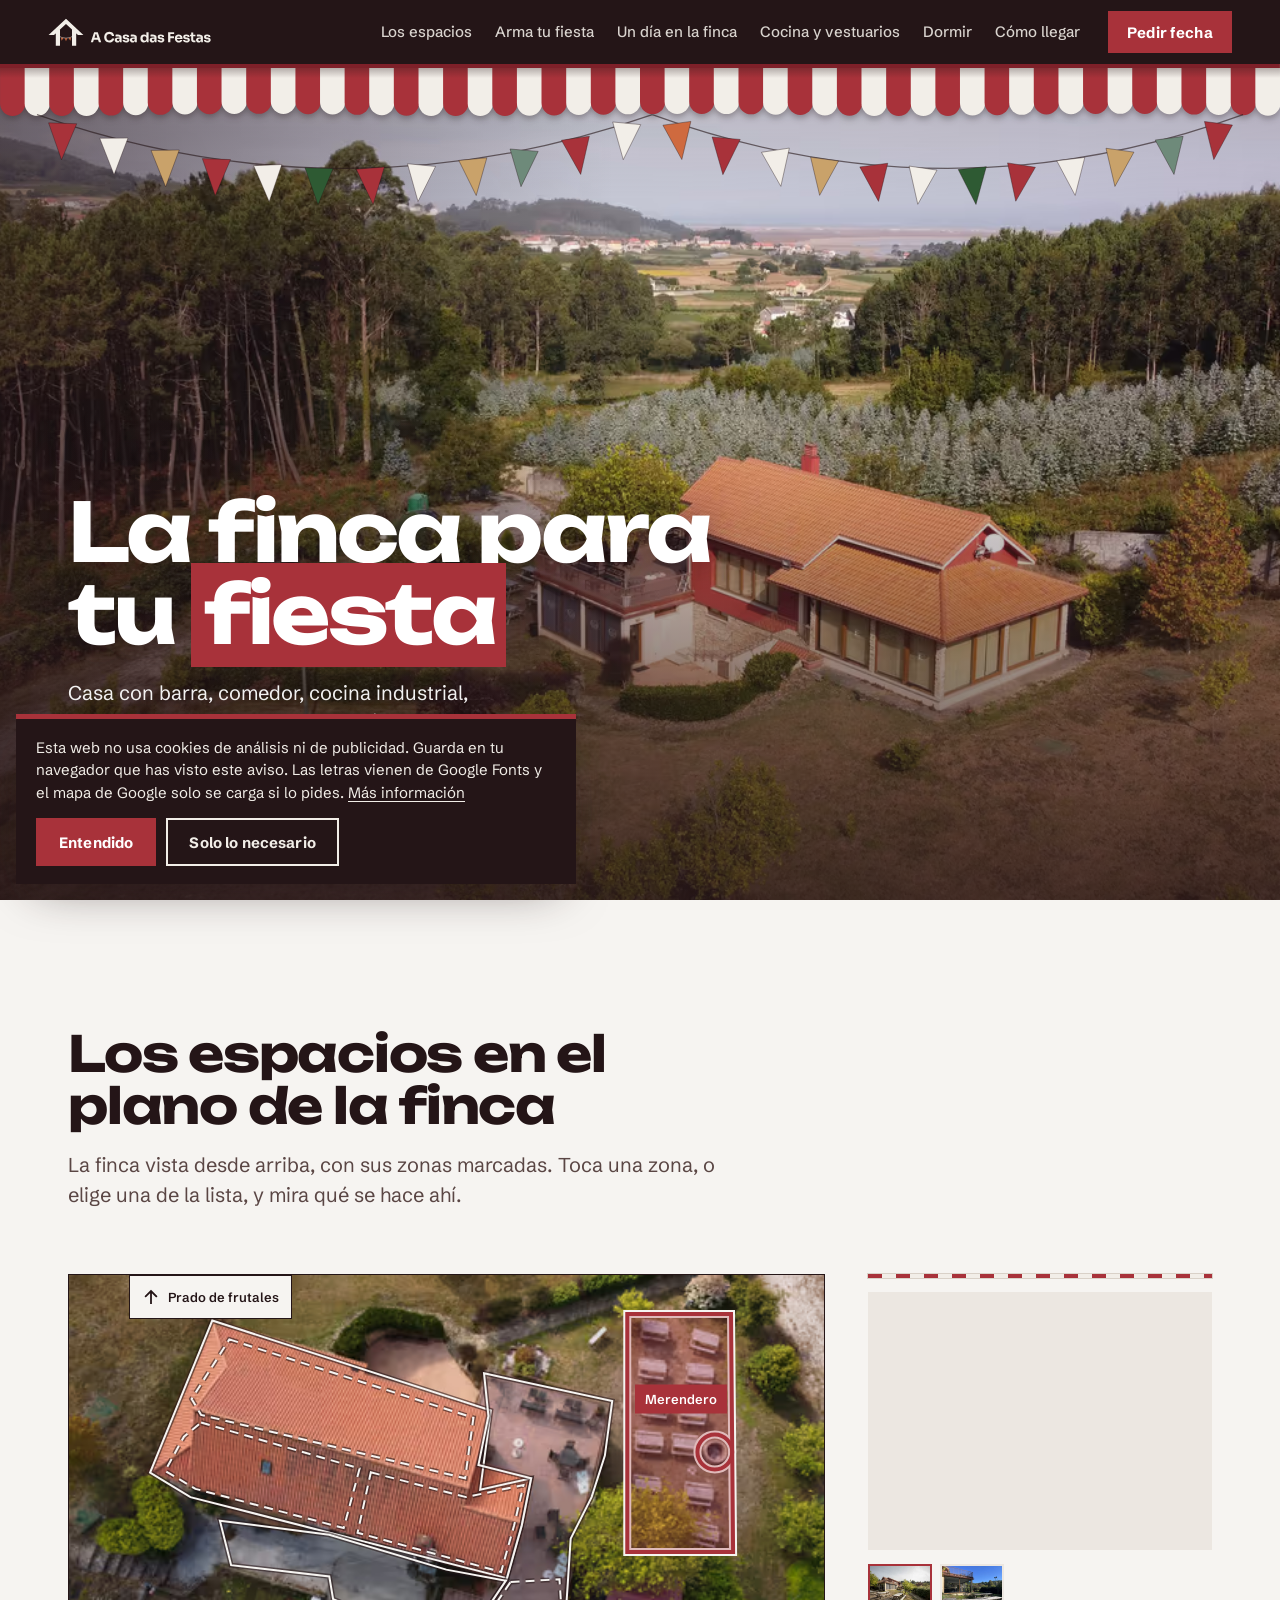
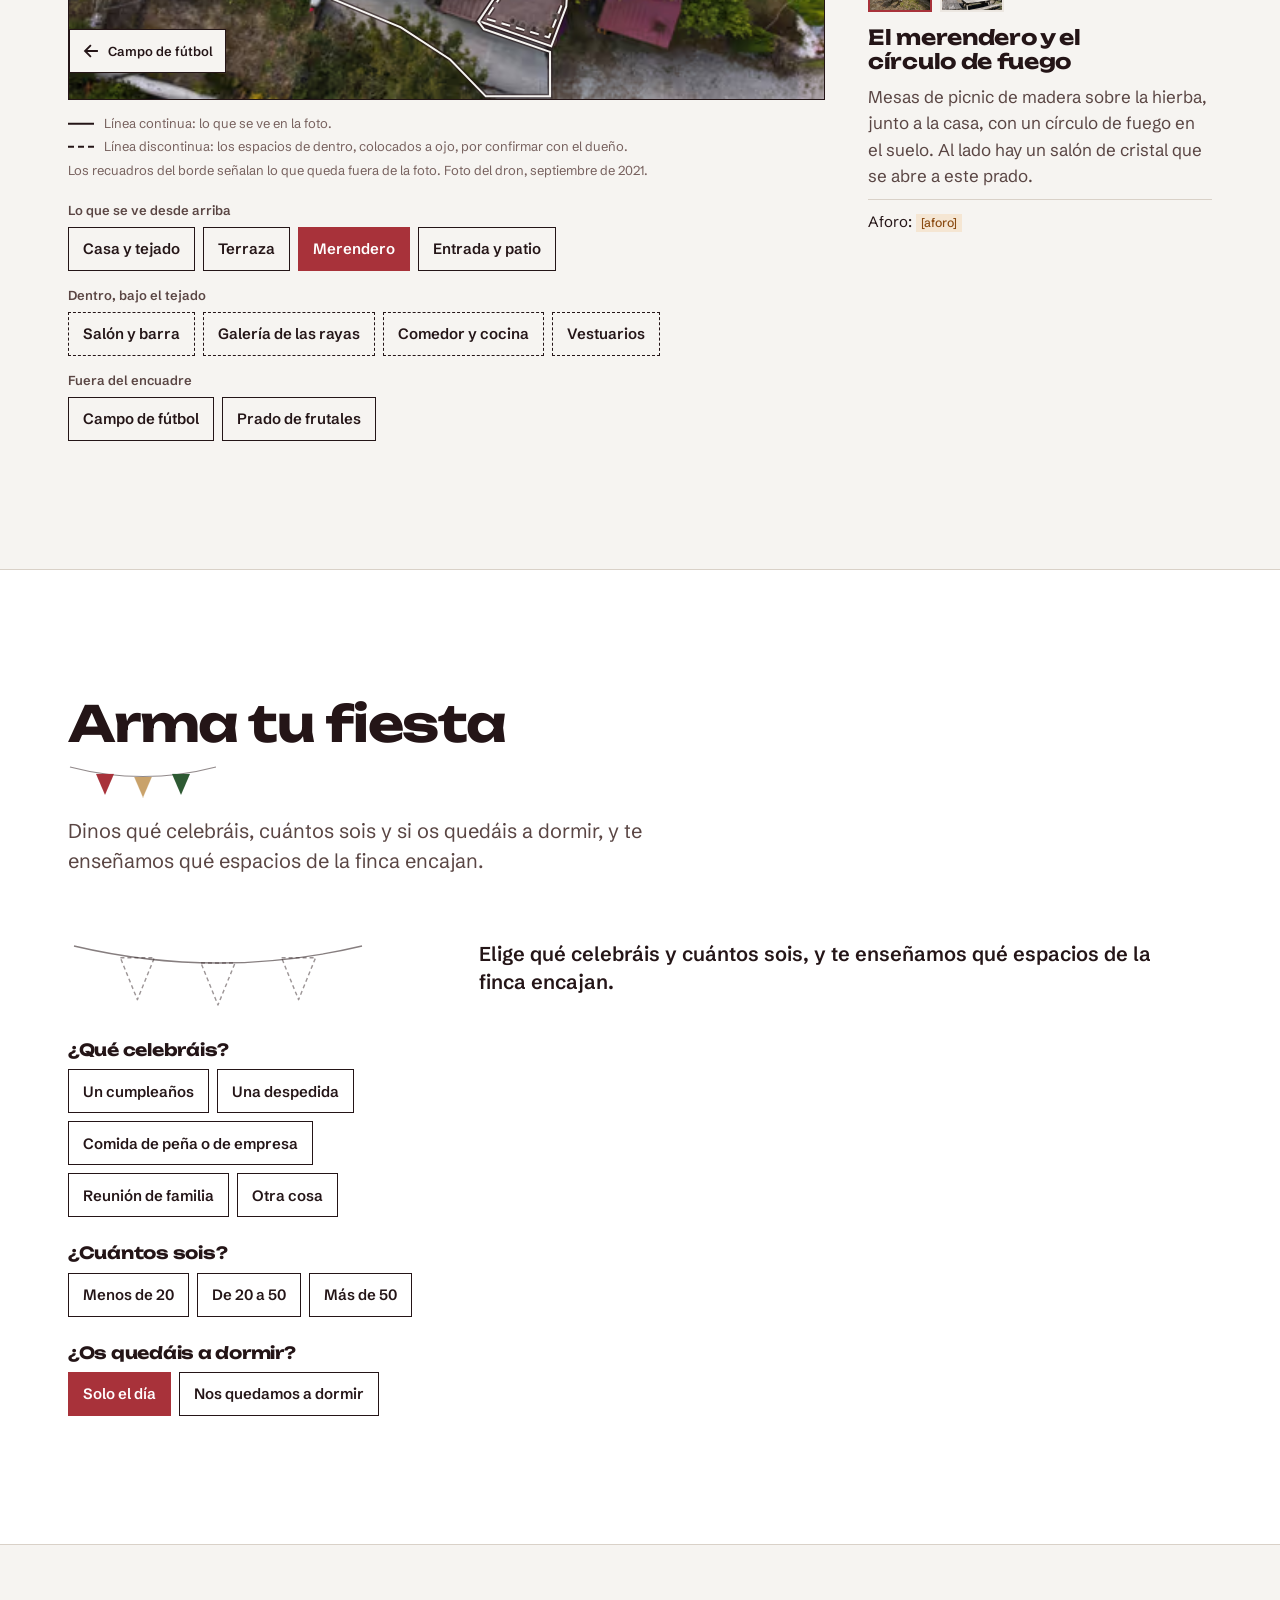
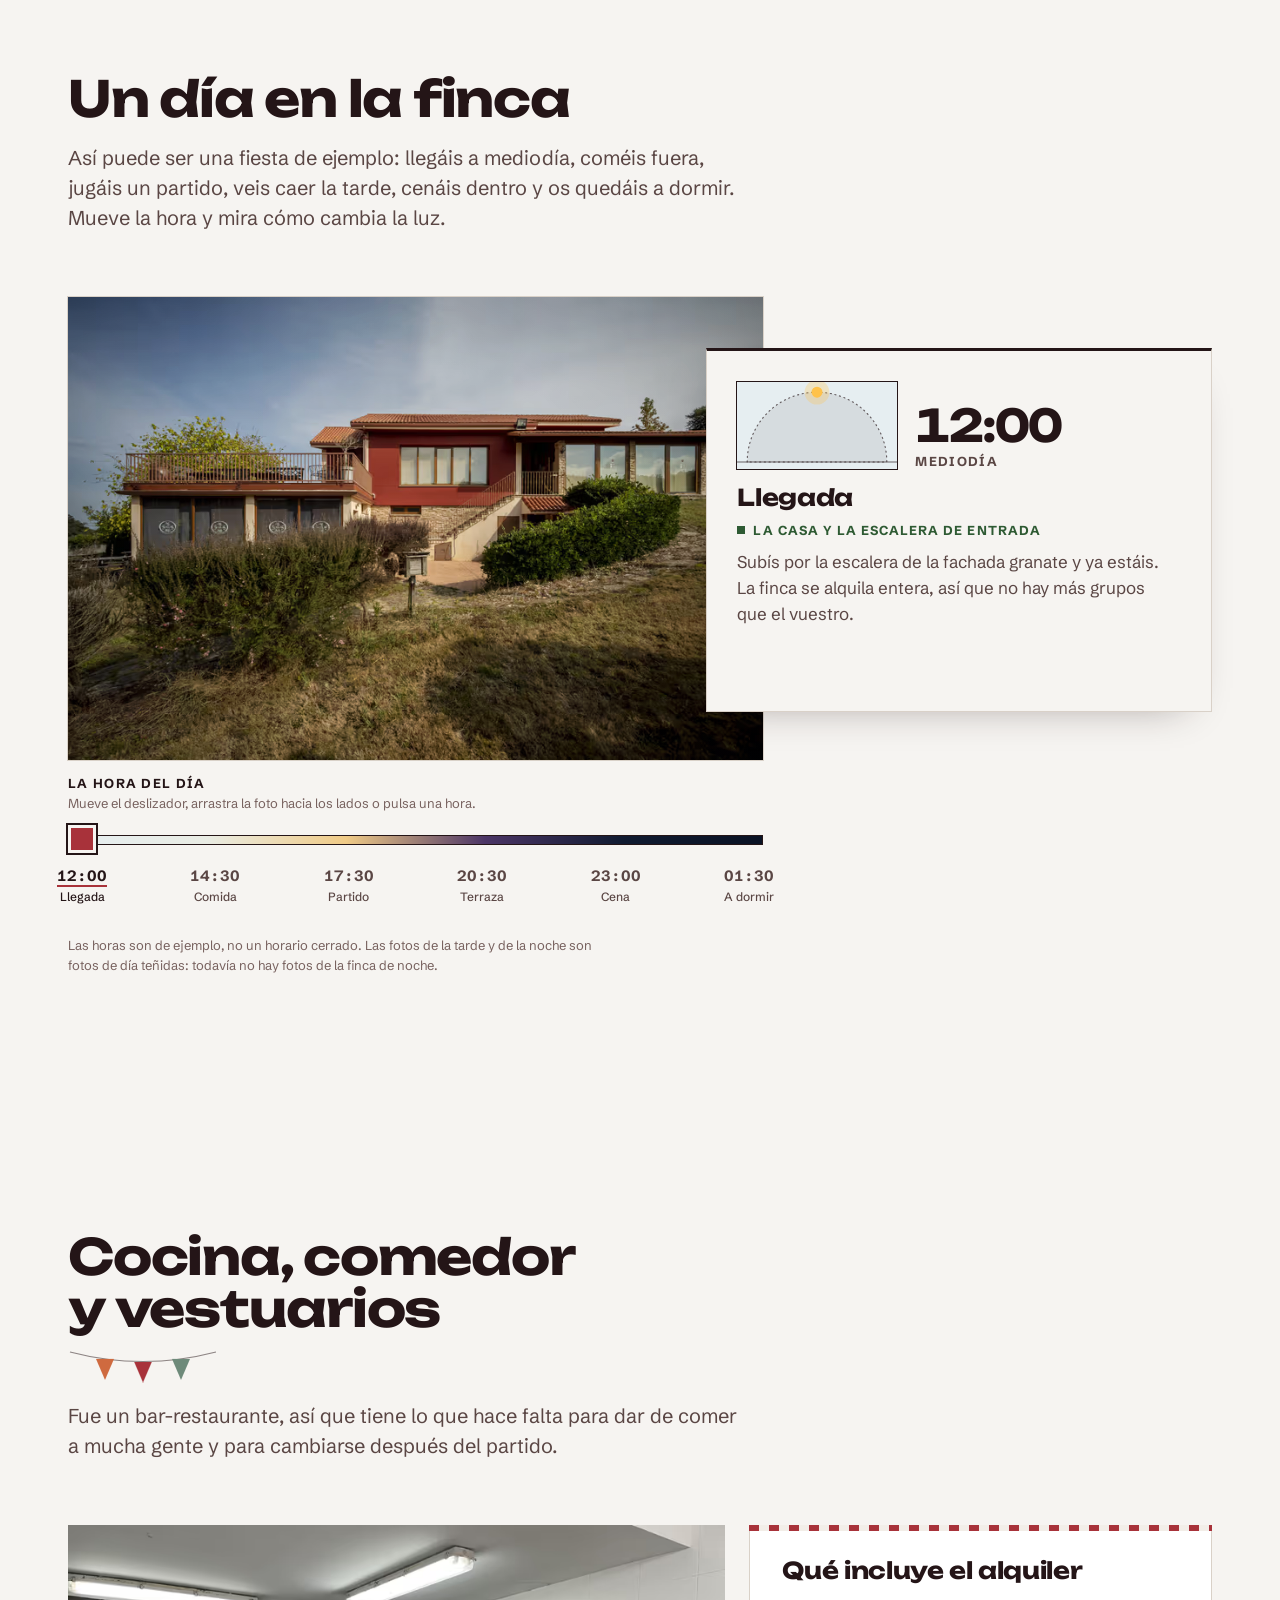
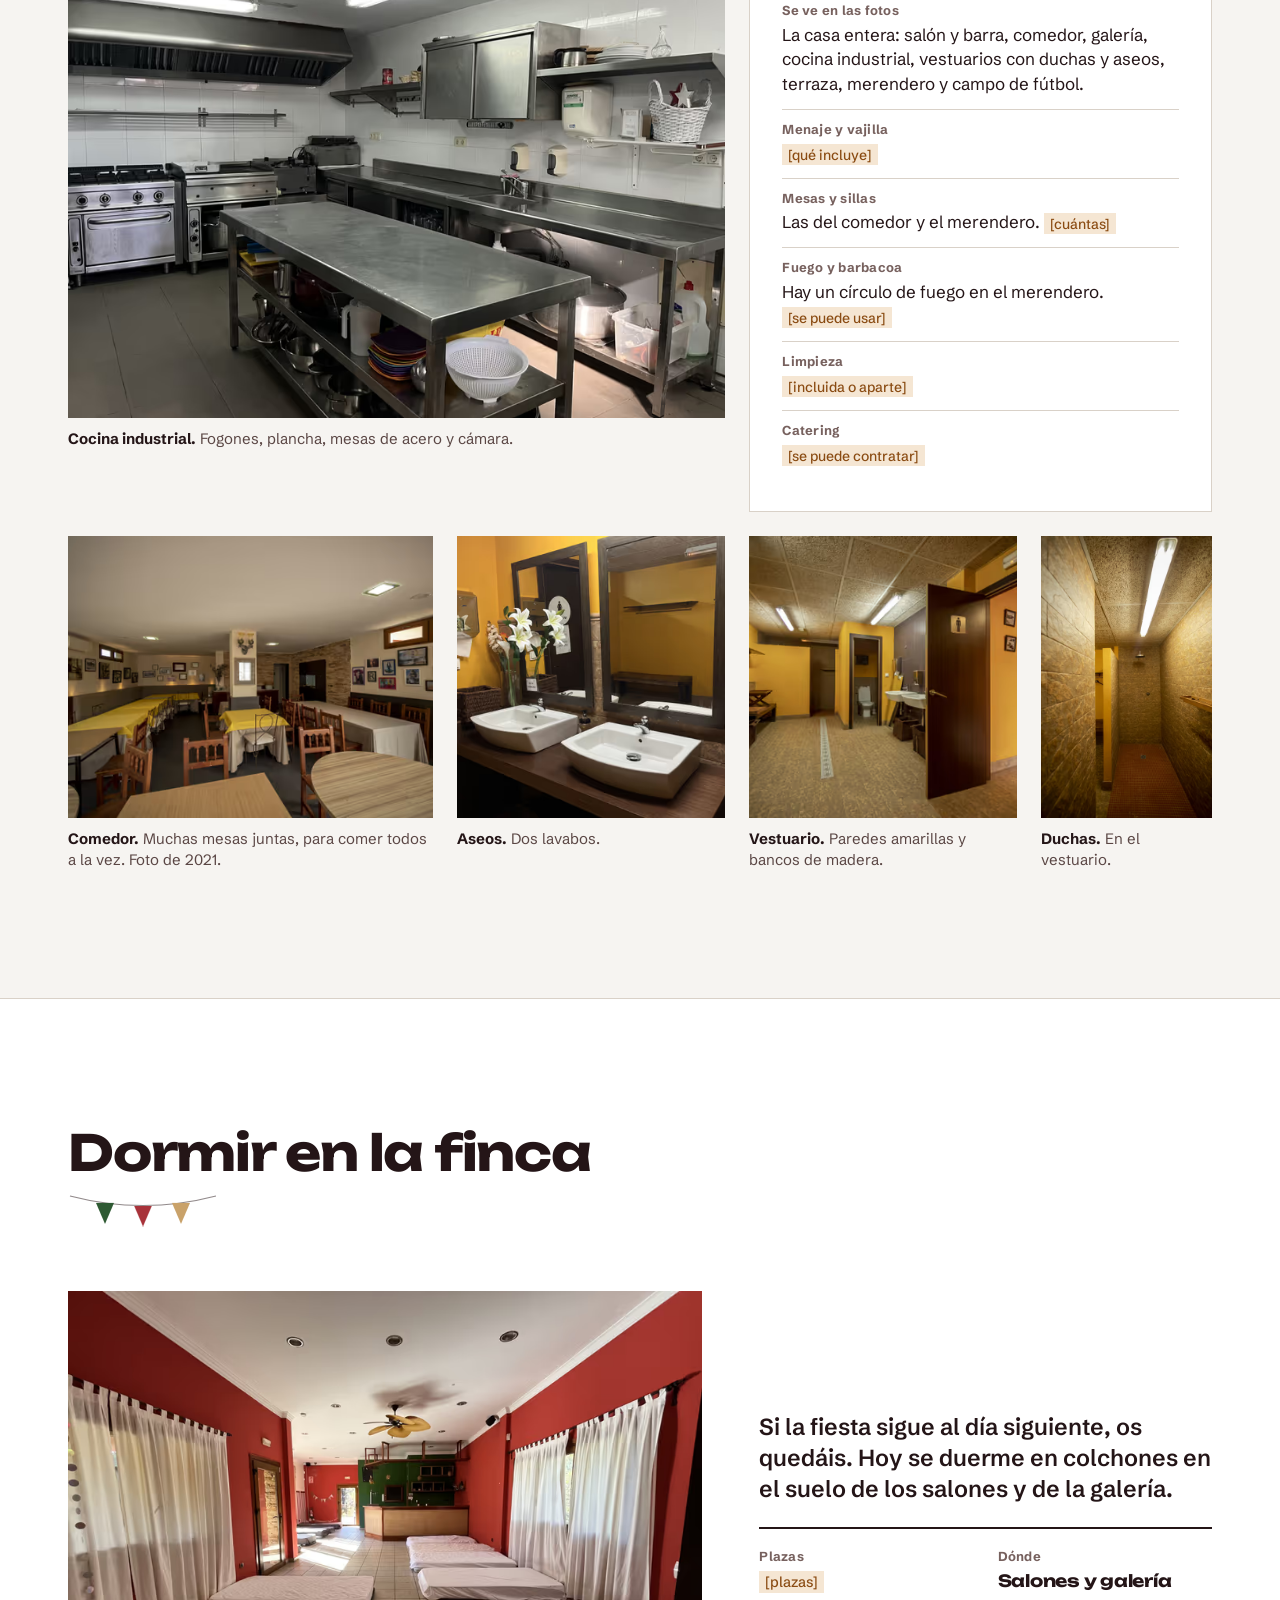
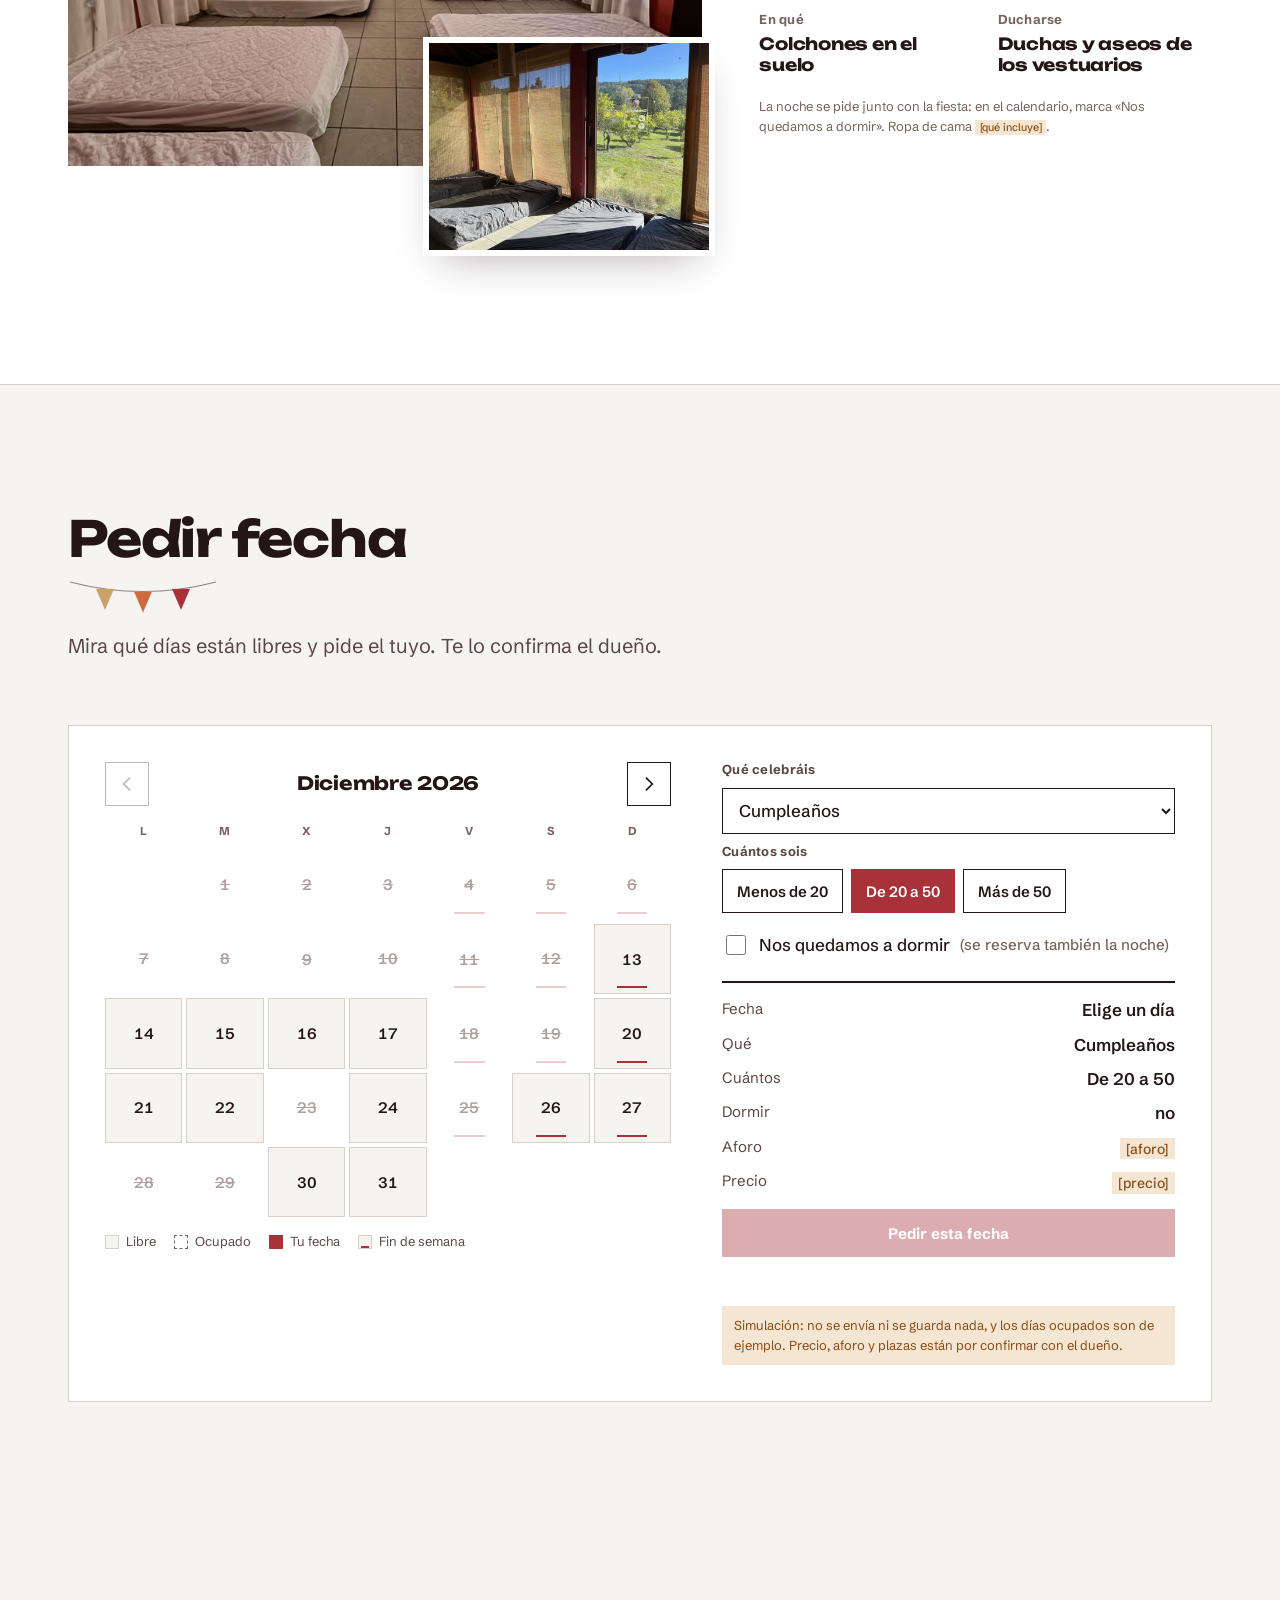
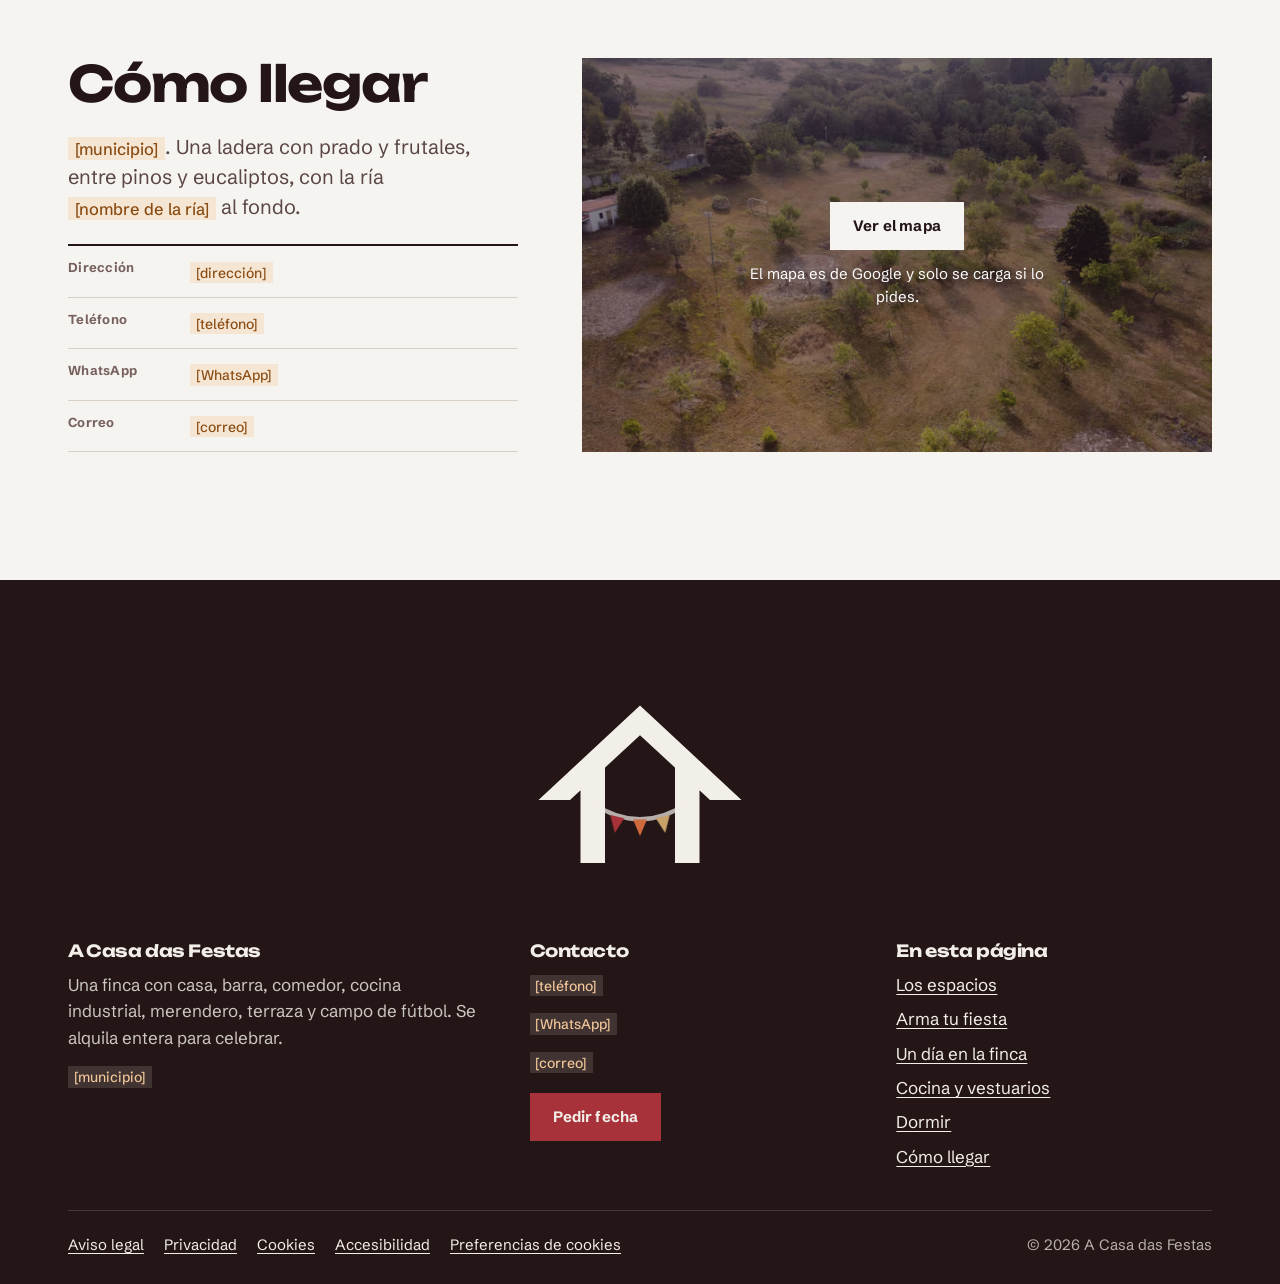
==== index.html @ 5563f31f "A Casa das Festas: web «El toldo» (B) con el plano (A) y el recorrido por horas (C) Portada con el t" ====
<!DOCTYPE html>
<html lang="es">
<head>
<meta charset="utf-8">
<meta name="viewport" content="width=device-width, initial-scale=1, viewport-fit=cover">
<meta name="robots" content="noindex, nofollow">
<title>A Casa das Festas · La finca para tu fiesta</title>
<meta name="description" content="Una finca con casa, barra, comedor, cocina industrial, merendero, terraza y campo de fútbol. Se alquila entera para cumpleaños, despedidas, comidas de peña y reuniones de familia.">
<meta name="theme-color" content="#241517">
<meta property="og:type" content="website">
<meta property="og:locale" content="es_ES">
<meta property="og:title" content="A Casa das Festas · La finca para tu fiesta">
<meta property="og:description" content="La finca entera para tu fiesta: casa con barra, comedor y cocina, merendero, terraza y campo de fútbol.">
<meta property="og:image" content="img/fotos/p01-1280.jpg">
<meta name="twitter:card" content="summary_large_image">
<script>
/* bloqueante: clases antes del primer pintado */
(function (d) {
  var h = d.documentElement;
  h.classList.add('js');
  // MANDO DE MAQUETA (no viaja al cliente): solo con ?revision
  try {
    var q = new URLSearchParams(location.search);
    if (q.has('revision')) {
      h.classList.add('revision');
      if (q.get('densidad') === 'sobria') h.classList.add('densidad-sobria');
    }
  } catch (e) {}
  // fin del MANDO DE MAQUETA
  if ('scrollRestoration' in history && !location.hash) history.scrollRestoration = 'manual';
})(document);
</script>
<link rel="preconnect" href="https://fonts.googleapis.com">
<link rel="preconnect" href="https://fonts.gstatic.com" crossorigin>
<link rel="stylesheet" href="https://fonts.googleapis.com/css2?family=Schibsted+Grotesk:wght@400..700&family=Unbounded:wght@500..800&display=swap">
<link rel="preload" as="image" type="image/avif" imagesrcset="img/fotos/p01-800.avif 800w, img/fotos/p01-1280.avif 1280w, img/fotos/p01-1920.avif 1920w, img/fotos/p01-2560.avif 2560w" imagesizes="100vw" fetchpriority="high">
<link rel="stylesheet" href="css/sistema.css">
<link rel="stylesheet" href="css/web.css">
<link rel="stylesheet" href="css/plano.css">
<link rel="stylesheet" href="css/dia.css">
<link rel="icon" href="assets/favicon.svg" type="image/svg+xml">
<link rel="apple-touch-icon" href="assets/apple-touch-icon.png">
</head>
<body>
<a class="saltar" href="#principal">Saltar al contenido</a>

<!-- SIMBOLOS:inicio (scripts/simbolos.mjs los rellena desde assets/palabra.json) -->
<svg width="0" height="0" style="position:absolute" aria-hidden="true" focusable="false">
  <defs>
    <g id="marca-claro">
      <path fill="#F2EEE8" d="M2 60L60 6L118 60H100L60 23L20 60ZM26 48L40 35.5V96H26ZM80 35.5L94 48V96H80Z"/>
      <path fill="none" stroke="#F2EEE8" stroke-opacity=".7" stroke-width="2.4" stroke-linecap="round" d="M33 62Q60 80 87 62"/>
      <path fill="#CF6A3F" d="M43 68.6L51 70.4L45.6 78.8ZM56 71.2L64 71.2L60 80.5ZM69 70.4L77 68.6L74.4 78.8Z"/>
    </g>
    <path id="palabra-1" fill="currentColor" d="M142.6 84.1 153.7 50.52H165.89L177.35 84.1H169.57L160.26 55.74L162.64 56.71H156.73L159.18 55.74L150.14 84.1ZM150.99 75.76 153.3 69.51H166.48L168.79 75.76ZM204.51 85Q199.95 85 196.69 83.4Q193.43 81.81 191.35 79.22Q189.26 76.62 188.28 73.59Q187.29 70.56 187.29 67.72V66.71Q187.29 63.57 188.3 60.52Q189.31 57.47 191.41 54.98Q193.51 52.5 196.72 51.01Q199.93 49.53 204.27 49.53Q208.85 49.53 212.33 51.22Q215.81 52.9 217.9 55.93Q219.99 58.96 220.37 62.99H212.81Q212.47 60.96 211.31 59.53Q210.15 58.1 208.35 57.33Q206.55 56.57 204.27 56.57Q202.04 56.57 200.29 57.35Q198.53 58.12 197.35 59.54Q196.16 60.95 195.54 62.91Q194.92 64.86 194.92 67.26Q194.92 69.63 195.54 71.59Q196.16 73.54 197.4 74.98Q198.63 76.42 200.41 77.19Q202.19 77.96 204.51 77.96Q208.01 77.96 210.42 76.25Q212.83 74.53 213.33 71.54H220.9Q220.48 75.23 218.42 78.29Q216.37 81.35 212.86 83.17Q209.34 85 204.51 85ZM239.55 84.1V76.67H238.34V68.57Q238.34 66.63 237.4 65.67Q236.47 64.71 234.46 64.71Q233.45 64.71 231.79 64.76Q230.14 64.8 228.38 64.88Q226.62 64.96 225.19 65.06V58.85Q226.27 58.75 227.69 58.67Q229.11 58.58 230.64 58.54Q232.16 58.5 233.47 58.5Q237.35 58.5 240 59.59Q242.65 60.67 244.02 62.91Q245.4 65.14 245.4 68.66V84.1ZM231.5 84.74Q228.81 84.74 226.76 83.78Q224.71 82.82 223.56 81.01Q222.41 79.2 222.41 76.67Q222.41 73.88 223.84 72.11Q225.27 70.35 227.84 69.5Q230.4 68.66 233.78 68.66H239.14V72.73H233.74Q231.79 72.73 230.75 73.69Q229.7 74.65 229.7 76.22Q229.7 77.76 230.75 78.71Q231.79 79.66 233.74 79.66Q234.95 79.66 235.95 79.22Q236.94 78.79 237.59 77.72Q238.24 76.66 238.34 74.78L240.08 76.6Q239.85 79.22 238.82 81.03Q237.78 82.83 235.97 83.79Q234.15 84.74 231.5 84.74ZM260.06 84.91Q254.71 84.91 251.67 82.68Q248.63 80.45 248.43 76.45H254.99Q255.15 77.67 256.42 78.61Q257.69 79.55 260.2 79.55Q262.14 79.55 263.41 78.89Q264.68 78.23 264.68 76.98Q264.68 75.88 263.7 75.2Q262.73 74.52 260.25 74.28L258.28 74.07Q253.75 73.6 251.47 71.55Q249.19 69.49 249.19 66.26Q249.19 63.57 250.53 61.79Q251.86 60.01 254.22 59.09Q256.57 58.18 259.61 58.18Q264.48 58.18 267.47 60.31Q270.45 62.45 270.62 66.49H264.06Q263.91 65.26 262.79 64.4Q261.67 63.54 259.54 63.54Q257.83 63.54 256.82 64.18Q255.82 64.83 255.82 65.92Q255.82 66.99 256.69 67.54Q257.56 68.09 259.52 68.32L261.5 68.53Q266.14 69.01 268.72 71.09Q271.31 73.17 271.31 76.64Q271.31 79.18 269.93 81.04Q268.55 82.89 266.02 83.9Q263.5 84.91 260.06 84.91ZM290.15 84.1V76.67H288.94V68.57Q288.94 66.63 288 65.67Q287.07 64.71 285.06 64.71Q284.05 64.71 282.39 64.76Q280.74 64.8 278.98 64.88Q277.22 64.96 275.79 65.06V58.85Q276.87 58.75 278.29 58.67Q279.71 58.58 281.24 58.54Q282.76 58.5 284.07 58.5Q287.95 58.5 290.6 59.59Q293.25 60.67 294.62 62.91Q296 65.14 296 68.66V84.1ZM282.1 84.74Q279.41 84.74 277.36 83.78Q275.31 82.82 274.16 81.01Q273.01 79.2 273.01 76.67Q273.01 73.88 274.44 72.11Q275.87 70.35 278.44 69.5Q281 68.66 284.38 68.66H289.74V72.73H284.34Q282.39 72.73 281.35 73.69Q280.3 74.65 280.3 76.22Q280.3 77.76 281.35 78.71Q282.39 79.66 284.34 79.66Q285.55 79.66 286.55 79.22Q287.54 78.79 288.19 77.72Q288.84 76.66 288.94 74.78L290.68 76.6Q290.45 79.22 289.42 81.03Q288.38 82.83 286.57 83.79Q284.75 84.74 282.1 84.74ZM320 84.93Q317.34 84.93 315.15 83.96Q312.96 83 311.36 81.27Q309.76 79.53 308.9 77.2Q308.04 74.87 308.04 72.13V71.09Q308.04 68.37 308.86 66.02Q309.68 63.66 311.22 61.9Q312.75 60.13 314.92 59.14Q317.09 58.16 319.76 58.16Q322.77 58.16 324.98 59.47Q327.2 60.78 328.44 63.33Q329.69 65.88 329.81 69.63L327.9 67.83V50.52H335.28V84.1H329.44V73.65H330.45Q330.34 77.25 328.98 79.78Q327.62 82.31 325.32 83.62Q323.02 84.93 320 84.93ZM321.84 78.79Q323.54 78.79 324.95 78.02Q326.36 77.25 327.22 75.77Q328.08 74.29 328.08 72.23V70.53Q328.08 68.52 327.2 67.14Q326.31 65.77 324.9 65.03Q323.48 64.3 321.83 64.3Q319.97 64.3 318.52 65.22Q317.08 66.15 316.25 67.79Q315.42 69.43 315.42 71.61Q315.42 73.8 316.25 75.41Q317.09 77.02 318.54 77.9Q320 78.79 321.84 78.79ZM356.03 84.1V76.67H354.81V68.57Q354.81 66.63 353.88 65.67Q352.94 64.71 350.93 64.71Q349.92 64.71 348.26 64.76Q346.61 64.8 344.85 64.88Q343.09 64.96 341.66 65.06V58.85Q342.74 58.75 344.16 58.67Q345.58 58.58 347.11 58.54Q348.63 58.5 349.94 58.5Q353.82 58.5 356.47 59.59Q359.12 60.67 360.49 62.91Q361.87 65.14 361.87 68.66V84.1ZM347.98 84.74Q345.29 84.74 343.23 83.78Q341.18 82.82 340.03 81.01Q338.88 79.2 338.88 76.67Q338.88 73.88 340.31 72.11Q341.74 70.35 344.31 69.5Q346.87 68.66 350.25 68.66H355.61V72.73H350.21Q348.26 72.73 347.22 73.69Q346.17 74.65 346.17 76.22Q346.17 77.76 347.22 78.71Q348.26 79.66 350.21 79.66Q351.43 79.66 352.42 79.22Q353.42 78.79 354.07 77.72Q354.72 76.66 354.81 74.78L356.56 76.6Q356.33 79.22 355.29 81.03Q354.26 82.83 352.44 83.79Q350.62 84.74 347.98 84.74ZM376.53 84.91Q371.18 84.91 368.14 82.68Q365.1 80.45 364.9 76.45H371.46Q371.62 77.67 372.89 78.61Q374.16 79.55 376.67 79.55Q378.61 79.55 379.88 78.89Q381.15 78.23 381.15 76.98Q381.15 75.88 380.18 75.2Q379.2 74.52 376.73 74.28L374.75 74.07Q370.22 73.6 367.94 71.55Q365.66 69.49 365.66 66.26Q365.66 63.57 367 61.79Q368.33 60.01 370.69 59.09Q373.05 58.18 376.08 58.18Q380.95 58.18 383.94 60.31Q386.93 62.45 387.09 66.49H380.53Q380.38 65.26 379.26 64.4Q378.14 63.54 376.01 63.54Q374.3 63.54 373.29 64.18Q372.29 64.83 372.29 65.92Q372.29 66.99 373.16 67.54Q374.04 68.09 375.99 68.32L377.97 68.53Q382.61 69.01 385.2 71.09Q387.78 73.17 387.78 76.64Q387.78 79.18 386.4 81.04Q385.02 82.89 382.49 83.9Q379.97 84.91 376.53 84.91ZM400.34 84.1V50.52H407.88V84.1ZM406.96 70.6V64.34L419.91 64.33V70.59ZM406.96 56.78V50.52H420.48V56.78ZM436.05 85Q432.83 85 430.39 83.89Q427.94 82.79 426.29 80.92Q424.65 79.05 423.8 76.73Q422.94 74.41 422.94 71.96V71.06Q422.94 68.53 423.8 66.19Q424.65 63.85 426.27 62.01Q427.9 60.18 430.3 59.1Q432.7 58.02 435.78 58.02Q439.85 58.02 442.64 59.83Q445.43 61.64 446.88 64.58Q448.34 67.52 448.34 70.94V73.44H426.05V69.23H443.91L441.48 71.2Q441.48 68.92 440.84 67.32Q440.21 65.72 438.95 64.87Q437.69 64.02 435.78 64.02Q433.88 64.02 432.54 64.89Q431.19 65.76 430.49 67.43Q429.8 69.1 429.8 71.54Q429.8 73.78 430.46 75.46Q431.12 77.14 432.5 78.07Q433.88 78.99 436.05 78.99Q438.09 78.99 439.39 78.22Q440.69 77.45 441.13 76.27H447.89Q447.35 78.83 445.74 80.81Q444.14 82.79 441.68 83.89Q439.23 85 436.05 85ZM461.63 84.91Q456.28 84.91 453.24 82.68Q450.2 80.45 450 76.45H456.56Q456.72 77.67 457.99 78.61Q459.26 79.55 461.77 79.55Q463.71 79.55 464.98 78.89Q466.25 78.23 466.25 76.98Q466.25 75.88 465.28 75.2Q464.3 74.52 461.83 74.28L459.85 74.07Q455.32 73.6 453.04 71.55Q450.76 69.49 450.76 66.26Q450.76 63.57 452.1 61.79Q453.43 60.01 455.79 59.09Q458.15 58.18 461.18 58.18Q466.05 58.18 469.04 60.31Q472.03 62.45 472.19 66.49H465.63Q465.48 65.26 464.36 64.4Q463.24 63.54 461.11 63.54Q459.4 63.54 458.39 64.18Q457.39 64.83 457.39 65.92Q457.39 66.99 458.26 67.54Q459.14 68.09 461.09 68.32L463.07 68.53Q467.71 69.01 470.3 71.09Q472.88 73.17 472.88 76.64Q472.88 79.18 471.5 81.04Q470.12 82.89 467.59 83.9Q465.07 84.91 461.63 84.91ZM487.95 84.44Q484.16 84.44 481.81 83.49Q479.47 82.54 478.37 80.3Q477.27 78.06 477.27 74.24L477.31 52.08H484.16L484.12 74.55Q484.12 76.33 485.07 77.27Q486.01 78.21 487.78 78.21H491.49V84.44ZM473.45 64.3V58.91H491.49V64.3ZM510.54 84.1V76.67H509.32V68.57Q509.32 66.63 508.39 65.67Q507.46 64.71 505.45 64.71Q504.43 64.71 502.78 64.76Q501.12 64.8 499.36 64.88Q497.6 64.96 496.18 65.06V58.85Q497.26 58.75 498.68 58.67Q500.1 58.58 501.62 58.54Q503.15 58.5 504.46 58.5Q508.33 58.5 510.98 59.59Q513.63 60.67 515.01 62.91Q516.38 65.14 516.38 68.66V84.1ZM502.49 84.74Q499.8 84.74 497.75 83.78Q495.69 82.82 494.54 81.01Q493.39 79.2 493.39 76.67Q493.39 73.88 494.83 72.11Q496.26 70.35 498.82 69.5Q501.39 68.66 504.77 68.66H510.13V72.73H504.72Q502.78 72.73 501.73 73.69Q500.69 74.65 500.69 76.22Q500.69 77.76 501.73 78.71Q502.78 79.66 504.72 79.66Q505.94 79.66 506.94 79.22Q507.93 78.79 508.58 77.72Q509.23 76.66 509.32 74.78L511.07 76.6Q510.84 79.22 509.8 81.03Q508.77 82.83 506.95 83.79Q505.14 84.74 502.49 84.74ZM531.05 84.91Q525.7 84.91 522.66 82.68Q519.61 80.45 519.42 76.45H525.97Q526.13 77.67 527.41 78.61Q528.68 79.55 531.18 79.55Q533.13 79.55 534.4 78.89Q535.67 78.23 535.67 76.98Q535.67 75.88 534.69 75.2Q533.71 74.52 531.24 74.28L529.26 74.07Q524.73 73.6 522.45 71.55Q520.18 69.49 520.18 66.26Q520.18 63.57 521.51 61.79Q522.85 60.01 525.2 59.09Q527.56 58.18 530.6 58.18Q535.46 58.18 538.45 60.31Q541.44 62.45 541.6 66.49H535.05Q534.9 65.26 533.78 64.4Q532.66 63.54 530.53 63.54Q528.81 63.54 527.81 64.18Q526.8 64.83 526.8 65.92Q526.8 66.99 527.68 67.54Q528.55 68.09 530.5 68.32L532.48 68.53Q537.13 69.01 539.71 71.09Q542.29 73.17 542.29 76.64Q542.29 79.18 540.91 81.04Q539.53 82.89 537.01 83.9Q534.48 84.91 531.05 84.91Z"/>
  </defs>
</svg>
<!-- SIMBOLOS:fin -->

<header class="cab sobre-oscuro" id="cab">
  <div class="cab__fila">
    <a class="cab__logo" href="#inicio" aria-label="A Casa das Festas, ir al principio">
      <svg class="logo-h" viewBox="0 0 546 100" aria-hidden="true" focusable="false"><use href="#marca-claro"/><use href="#palabra-1"/></svg>
    </a>
    <nav class="cab__menu" id="menu" aria-label="Principal">
      <a href="#espacios">Los espacios</a>
      <a href="#arma">Arma tu fiesta</a>
      <a href="#dia" data-seccion="dia">Un día en la finca</a>
      <a href="#cocina">Cocina y vestuarios</a>
      <a href="#dormir">Dormir</a>
      <a href="#llegar">Cómo llegar</a>
    </nav>
    <a class="btn cab__cta" href="#cita">Pedir fecha</a>
    <button class="cab__abrir" type="button" id="abrir-menu" aria-expanded="false" aria-controls="menu"><span class="sr">Abrir el menú</span><i aria-hidden="true"></i></button>
  </div>
</header>

<main id="principal">

<!-- ============ 1. Portada: el toldo y la guirnalda ============ -->
<section class="portada" id="inicio" aria-labelledby="t-inicio">
  <picture class="portada__foto">
    <source type="image/avif" srcset="img/fotos/p01-800.avif 800w, img/fotos/p01-1280.avif 1280w, img/fotos/p01-1920.avif 1920w, img/fotos/p01-2560.avif 2560w" sizes="100vw">
    <source type="image/webp" srcset="img/fotos/p01-800.webp 800w, img/fotos/p01-1280.webp 1280w, img/fotos/p01-1920.webp 1920w, img/fotos/p01-2560.webp 2560w" sizes="100vw">
    <img src="img/fotos/p01-1280.jpg" srcset="img/fotos/p01-800.jpg 800w, img/fotos/p01-1280.jpg 1280w, img/fotos/p01-1920.jpg 1920w, img/fotos/p01-2560.jpg 2560w" sizes="100vw" width="2560" height="1440" fetchpriority="high" decoding="async" alt="La casa granate de tejado naranja vista desde el dron, con la terraza y las mesas del merendero, entre pinos y eucaliptos, y la ría al fondo">
  </picture>
  <div class="portada__deco" id="toldo" role="img" aria-label="Un toldo de rayas rojas y blancas con el borde festoneado, y una guirnalda de banderines colgada de él">
    <svg class="toldo" id="toldo-svg" aria-hidden="true" focusable="false"></svg>
    <svg class="guirnalda" id="guirnalda-svg" aria-hidden="true" focusable="false"></svg>
  </div>
  <div class="portada__texto env">
    <h1 id="t-inicio">La finca para tu <em>fiesta</em></h1>
    <p class="portada__sub">Casa con barra, comedor, cocina industrial, merendero, terraza y campo de fútbol. Se alquila entera.</p>
    <div class="portada__btns">
      <a class="btn" href="#cita">Pedir fecha</a>
      <a class="btn btn--claro" href="#arma">Arma tu fiesta</a>
    </div>
  </div>
</section>

<!-- ============ 2. Los espacios en el plano de la finca (módulo: js/plano.js, css/plano.css) ============ -->
<section class="sec sec-espacios" id="espacios" aria-labelledby="t-espacios">
<!-- PLANO:inicio (partes/plano.html) -->
<div class="env pl-env">
  <header class="sec-cab pl-cab">
    <h2 id="t-espacios">Los espacios en el plano de la finca</h2>
    <p class="entradilla">La finca vista desde arriba, con sus zonas marcadas. Toca una zona, o elige una de la lista, y mira qué se hace ahí.</p>
  </header>

  <div class="pl-cuerpo">
    <div class="pl-mapa">
      <picture>
        <source type="image/avif" srcset="img/fotos/p03-480.avif 480w, img/fotos/p03-800.avif 800w, img/fotos/p03-1280.avif 1280w, img/fotos/p03-1920.avif 1920w, img/fotos/p03-2560.avif 2560w" sizes="(min-width:1240px) 760px, (min-width:900px) 66vw, calc(100vw - 32px)">
        <source type="image/webp" srcset="img/fotos/p03-480.webp 480w, img/fotos/p03-800.webp 800w, img/fotos/p03-1280.webp 1280w, img/fotos/p03-1920.webp 1920w, img/fotos/p03-2560.webp 2560w" sizes="(min-width:1240px) 760px, (min-width:900px) 66vw, calc(100vw - 32px)">
        <img src="img/fotos/p03-1280.jpg" srcset="img/fotos/p03-480.jpg 480w, img/fotos/p03-800.jpg 800w, img/fotos/p03-1280.jpg 1280w, img/fotos/p03-1920.jpg 1920w, img/fotos/p03-2560.jpg 2560w" sizes="(min-width:1240px) 760px, (min-width:900px) 66vw, calc(100vw - 32px)" width="2560" height="1440" loading="lazy" decoding="async" alt="Foto cenital de la finca hecha con dron: el tejado naranja de la casa, la terraza con barandilla a su derecha y las mesas de picnic de madera del merendero en el prado, con un círculo de fuego">
      </picture>
    </div>

    <div class="pl-lista" id="plLista"></div>

    <div class="pl-clave">
      <p class="nota pl-clave-i"><i class="pl-clave-sol" aria-hidden="true"></i>Línea continua: lo que se ve en la foto.</p>
      <p class="nota pl-clave-i"><i class="pl-clave-disc" aria-hidden="true"></i>Línea discontinua: los espacios de dentro, colocados a ojo, por confirmar con el dueño.</p>
      <p class="nota pl-clave-i">Los recuadros del borde señalan lo que queda fuera de la foto. Foto del dron, septiembre de 2021.</p>
    </div>

    <div class="pl-ficha" id="plFicha"></div>
  </div>

  <!-- Sin JavaScript: la misma información, sin interacción. El script la quita al montar el plano. -->
  <ol class="pl-todas" id="plTodas">
    <li class="pl-todas-i">
      <div class="pl-todas-foto"><img src="img/fotos/p07-800.jpg" srcset="img/fotos/p07-480.jpg 480w, img/fotos/p07-800.jpg 800w, img/fotos/p07-1280.jpg 1280w" sizes="(min-width:900px) 33vw, 100vw" loading="lazy" decoding="async" alt="La casa vista desde el prado, con el tejado de teja, los ventanales y árboles alrededor"></div>
      <div>
        <h3>La casa y el tejado</h3>
        <p>La casa es granate, con tejado de teja naranja y zócalo de piedra, en una ladera de prado y frutales. Desde arriba solo se ve el tejado; lo que hay debajo está en las zonas de dentro.</p>
        <p class="pl-aforo">Aforo: <span class="pend">[aforo]</span></p>
      </div>
    </li>
    <li class="pl-todas-i">
      <div class="pl-todas-foto"><img src="img/fotos/p15-800.jpg" srcset="img/fotos/p15-480.jpg 480w, img/fotos/p15-800.jpg 800w, img/fotos/p15-1280.jpg 1280w" sizes="(min-width:900px) 33vw, 100vw" loading="lazy" decoding="async" alt="La terraza con barandilla, sillas de madera y mesas, frente a un valle verde con eucaliptos bajo un cielo azul"></div>
      <div>
        <h3>La terraza</h3>
        <p>Una terraza elevada, de baldosa, con barandilla por todo el borde y vistas al valle. Hay sillas de madera, bancos y mesas, y da al lado del merendero.</p>
        <p class="pl-aforo">Aforo: <span class="pend">[aforo]</span></p>
      </div>
    </li>
    <li class="pl-todas-i">
      <div class="pl-todas-foto"><img src="img/fotos/p08-800.jpg" srcset="img/fotos/p08-480.jpg 480w, img/fotos/p08-800.jpg 800w, img/fotos/p08-1280.jpg 1280w" sizes="(min-width:900px) 33vw, 100vw" loading="lazy" decoding="async" alt="Mesas de picnic de madera sobre la hierba, con la casa y su salón acristalado detrás"></div>
      <div>
        <h3>El merendero y el círculo de fuego</h3>
        <p>Mesas de picnic de madera sobre la hierba, junto a la casa, con un círculo de fuego en el suelo. Al lado hay un salón de cristal que se abre a este prado.</p>
        <p class="pl-aforo">Aforo: <span class="pend">[aforo]</span></p>
      </div>
    </li>
    <li class="pl-todas-i">
      <div class="pl-todas-foto"><img src="img/fotos/p05-800.jpg" srcset="img/fotos/p05-480.jpg 480w, img/fotos/p05-800.jpg 800w, img/fotos/p05-1280.jpg 1280w" sizes="(min-width:900px) 33vw, 100vw" loading="lazy" decoding="async" alt="La fachada granate de la casa vista desde abajo, con la escalera que sube al porche, un patio de losa al pie y un seto"></div>
      <div>
        <h3>La entrada y el patio</h3>
        <p>Delante de la casa hay un suelo de hormigón y, al pie de la escalera que sube al porche, un patio pequeño de losa con un seto al lado.</p>
        <p class="pl-aforo">Aforo: <span class="pend">[aforo]</span></p>
        <p class="nota">Por dónde se entra y dónde se aparca: <span class="pend">[por confirmar]</span>.</p>
      </div>
    </li>
    <li class="pl-todas-i">
      <div class="pl-todas-foto"><img src="img/fotos/p18-800.jpg" srcset="img/fotos/p18-480.jpg 480w, img/fotos/p18-800.jpg 800w, img/fotos/p18-1280.jpg 1280w" sizes="(min-width:900px) 33vw, 100vw" loading="lazy" decoding="async" alt="El salón de paredes rojas con ventilador de techo, sofá, mesa baja y vitrinas, y las mesas al fondo"></div>
      <div>
        <h3>El salón y la barra</h3>
        <p>El salón principal, de paredes rojas, con ventilador de techo, sofá y vitrinas, y la barra, con pared verde, focos colgantes y botellero. Era la cafetería.</p>
        <p class="pl-aforo">Aforo: <span class="pend">[aforo]</span></p>
        <p class="nota">Las fotos amuebladas son de septiembre de 2021. Hoy el salón está vacío. Esta zona está colocada a ojo en el plano, por confirmar con el dueño.</p>
      </div>
    </li>
    <li class="pl-todas-i">
      <div class="pl-todas-foto"><img src="img/fotos/p22-800.jpg" srcset="img/fotos/p22-480.jpg 480w, img/fotos/p22-800.jpg 800w, img/fotos/p22-1280.jpg 1280w" sizes="(min-width:900px) 33vw, 100vw" loading="lazy" decoding="async" alt="La galería acristalada con techo de madera, estores de bambú, mesas con sillas y la pared de rayas rojas y blancas"></div>
      <div>
        <h3>La galería de las rayas</h3>
        <p>Una galería acristalada con techo de madera, estores de bambú y una pared de rayas rojas y blancas. Tiene mesas con vistas a la finca.</p>
        <p class="pl-aforo">Aforo: <span class="pend">[aforo]</span></p>
        <p class="nota">Las fotos son de septiembre de 2021. Esta zona está colocada a ojo en el plano, por confirmar con el dueño.</p>
      </div>
    </li>
    <li class="pl-todas-i">
      <div class="pl-todas-foto"><img src="img/fotos/p26-800.jpg" srcset="img/fotos/p26-480.jpg 480w, img/fotos/p26-800.jpg 800w, img/fotos/p26-1280.jpg 1280w" sizes="(min-width:900px) 33vw, 100vw" loading="lazy" decoding="async" alt="El comedor grande, con mesas redondas y largas con manteles y sillas de madera"></div>
      <div>
        <h3>El comedor y la cocina</h3>
        <p>Un comedor grande con muchas mesas, para sentarse todos juntos, y una cocina industrial con fogones, plancha, mesas de acero y cámara.</p>
        <p class="pl-aforo">Aforo: <span class="pend">[aforo]</span></p>
        <p class="nota">Qué incluye el alquiler de la cocina y del menaje: <span class="pend">[por confirmar]</span>. Esta zona está colocada a ojo en el plano, por confirmar con el dueño.</p>
      </div>
    </li>
    <li class="pl-todas-i">
      <div class="pl-todas-foto"><img src="img/fotos/p33-800.jpg" srcset="img/fotos/p33-480.jpg 480w, img/fotos/p33-800.jpg 800w, img/fotos/p33-1280.jpg 1280w" sizes="(min-width:900px) 33vw, 100vw" loading="lazy" decoding="async" alt="Un vestuario de paredes amarillas con un banco de madera y una puerta oscura abierta"></div>
      <div>
        <h3>Los vestuarios</h3>
        <p>Vestuarios con duchas y aseos, de paredes amarillas, con bancos de madera y dos lavabos con flores.</p>
        <p class="pl-aforo">Aforo: <span class="pend">[aforo]</span></p>
        <p class="nota">Esta zona está colocada a ojo en el plano, por confirmar con el dueño.</p>
      </div>
    </li>
    <li class="pl-todas-i">
      <div class="pl-todas-foto"><img src="img/fotos/p11-800.jpg" srcset="img/fotos/p11-480.jpg 480w, img/fotos/p11-800.jpg 800w, img/fotos/p11-1280.jpg 1280w" sizes="(min-width:900px) 33vw, 100vw" loading="lazy" decoding="async" alt="Un campo de fútbol de hierba con una portería, rodeado de árboles y monte"></div>
      <div>
        <h3>El campo de fútbol</h3>
        <p>Un campo de fútbol de hierba, con porterías y árboles alrededor, aparte de la casa.</p>
        <p class="pl-aforo">Aforo: <span class="pend">[aforo]</span></p>
        <p class="nota">No sale en la foto del dron: está fuera del encuadre.</p>
      </div>
    </li>
    <li class="pl-todas-i">
      <div class="pl-todas-foto"><img src="img/fotos/p13-800.jpg" srcset="img/fotos/p13-480.jpg 480w, img/fotos/p13-800.jpg 800w, img/fotos/p13-1280.jpg 1280w" sizes="(min-width:900px) 33vw, 100vw" loading="lazy" decoding="async" alt="Un prado verde con frutales bajo un cielo azul"></div>
      <div>
        <h3>El prado de frutales</h3>
        <p>La ladera de prado con frutales en la que está la casa, entre eucaliptos y pinos, con una mesa de picnic de madera bajo un árbol grande.</p>
        <p class="pl-aforo">Aforo: <span class="pend">[aforo]</span></p>
        <p class="nota">Queda fuera del encuadre de esta foto.</p>
      </div>
    </li>
  </ol>
</div>
<!-- PLANO:fin -->
</section>

<!-- ============ 3. Arma tu fiesta ============ -->
<section class="sec arma" id="arma" aria-labelledby="t-arma">
  <div class="env">
    <div class="sec-cab">
      <h2 id="t-arma">Arma tu fiesta</h2>
      <div class="guir-sec" aria-hidden="true"></div>
      <p class="dato-sec">Tres preguntas. No se guarda nada.</p>
      <p class="entradilla">Dinos qué celebráis, cuántos sois y si os quedáis a dormir, y te enseñamos qué espacios de la finca encajan.</p>
    </div>
    <div class="arma__cuerpo">
      <div class="arma__preg">
        <svg class="arma__guir" id="arma-guir" role="img" aria-label="Guirnalda de tres banderines: se cuelga uno por cada respuesta" focusable="false"></svg>
        <div class="arma__grupo" role="group" aria-labelledby="arma-q1">
          <h3 id="arma-q1">¿Qué celebráis?</h3>
          <div class="arma__ops">
            <button type="button" class="op" aria-pressed="false" data-g="oca" data-v="c">Un cumpleaños</button>
            <button type="button" class="op" aria-pressed="false" data-g="oca" data-v="d">Una despedida</button>
            <button type="button" class="op" aria-pressed="false" data-g="oca" data-v="p">Comida de peña o de empresa</button>
            <button type="button" class="op" aria-pressed="false" data-g="oca" data-v="f">Reunión de familia</button>
            <button type="button" class="op" aria-pressed="false" data-g="oca" data-v="o">Otra cosa</button>
          </div>
        </div>
        <div class="arma__grupo" role="group" aria-labelledby="arma-q2">
          <h3 id="arma-q2">¿Cuántos sois?</h3>
          <div class="arma__ops">
            <button type="button" class="op" aria-pressed="false" data-g="tam" data-v="1">Menos de 20</button>
            <button type="button" class="op" aria-pressed="false" data-g="tam" data-v="2">De 20 a 50</button>
            <button type="button" class="op" aria-pressed="false" data-g="tam" data-v="3">Más de 50</button>
          </div>
        </div>
        <div class="arma__grupo" role="group" aria-labelledby="arma-q3">
          <h3 id="arma-q3">¿Os quedáis a dormir?</h3>
          <div class="arma__ops">
            <button type="button" class="op" aria-pressed="true" data-g="dor" data-v="no">Solo el día</button>
            <button type="button" class="op" aria-pressed="false" data-g="dor" data-v="si">Nos quedamos a dormir</button>
          </div>
        </div>
      </div>
      <div class="arma__res">
        <p class="arma__sum" id="arma-sum" role="status">Elige qué celebráis y cuántos sois, y te enseñamos qué espacios de la finca encajan.</p>
        <p class="arma__aviso" id="arma-aviso" hidden></p>
        <ul class="arma__lista" id="arma-lista"></ul>
        <div class="arma__pie" id="arma-pie" hidden>
          <a class="btn" href="#cita" id="arma-cta">Pedir fecha</a>
          <p class="nota">Aforo, plazas y precio todavía no se saben: salen entre corchetes hasta que los confirme el dueño.</p>
        </div>
      </div>
    </div>
  </div>
</section>

<!-- DIA:inicio (partes/dia.html; se quita con CASA_CONFIG.secciones.dia = false) -->
<section class="sec sec-dia" id="dia" data-seccion="dia" aria-labelledby="t-dia">
  <div class="env">
    <header class="sec-cab dia-cab">
      <h2 id="t-dia">Un día en la finca</h2>
      <p class="entradilla">Así puede ser una fiesta de ejemplo: llegáis a mediodía, coméis fuera, jugáis un partido, veis caer la tarde, cenáis dentro y os quedáis a dormir. Mueve la hora y mira cómo cambia la luz.</p>
    </header>

    <div class="dia-pieza" id="diaPieza">
      <div class="dia-escena" id="diaEscena">
        <div class="dia-vista" id="diaVista">
          <div class="dia-capas" id="diaCapas">
            <div class="dia-capa">
          <picture>
            <source type="image/avif" srcset="img/fotos/p05-480.avif 480w, img/fotos/p05-800.avif 800w, img/fotos/p05-1280.avif 1280w, img/fotos/p05-1920.avif 1920w" sizes="(min-width:1240px) 700px, (min-width:900px) 56vw, 100vw">
            <source type="image/webp" srcset="img/fotos/p05-480.webp 480w, img/fotos/p05-800.webp 800w, img/fotos/p05-1280.webp 1280w, img/fotos/p05-1920.webp 1920w" sizes="(min-width:1240px) 700px, (min-width:900px) 56vw, 100vw">
            <img src="img/fotos/p05-800.jpg" srcset="img/fotos/p05-480.jpg 480w, img/fotos/p05-800.jpg 800w, img/fotos/p05-1280.jpg 1280w, img/fotos/p05-1920.jpg 1920w" sizes="(min-width:1240px) 700px, (min-width:900px) 56vw, 100vw" alt="Fachada granate de la casa vista desde abajo, con la escalera de entrada, la terraza a la izquierda y el cielo azul" loading="lazy" decoding="async" draggable="false">
          </picture>
            </div>
          </div>
          <div class="dia-tono"></div>
          <div class="dia-brillo"></div>
          <div class="dia-luces" id="diaLuces"></div>
          <svg class="dia-gl" id="diaGl" aria-hidden="true" focusable="false" preserveAspectRatio="xMidYMin slice"></svg>
          <div class="dia-vig"></div>
        </div>
      </div>

      <ol class="dia-lista" aria-label="Una fiesta de ejemplo, de mediodía a la noche">
      <li class="dia-it">
        <p class="dia-it-h">12:00</p>
        <h3 class="dia-it-t">Llegada</h3>
        <p class="dia-it-e">La casa y la escalera de entrada</p>
        <p class="dia-it-x">Subís por la escalera de la fachada granate y ya estáis. La finca se alquila entera, así que no hay más grupos que el vuestro.</p>
      </li>
      <li class="dia-it">
        <p class="dia-it-h">14:30</p>
        <h3 class="dia-it-t">Comida</h3>
        <p class="dia-it-e">El merendero</p>
        <p class="dia-it-x">Mesas de picnic de madera junto a la casa y, en el suelo, un círculo de fuego. Se come fuera, en el prado.</p>
      </li>
      <li class="dia-it">
        <p class="dia-it-h">17:30</p>
        <h3 class="dia-it-t">Partido</h3>
        <p class="dia-it-e">El campo de fútbol</p>
        <p class="dia-it-x">Un campo con porterías en el prado, rodeado de frutales y árboles grandes. Para el partido de después de comer, el que sea.</p>
      </li>
      <li class="dia-it">
        <p class="dia-it-h">20:30</p>
        <h3 class="dia-it-t">Tarde en la terraza</h3>
        <p class="dia-it-e">La terraza grande</p>
        <p class="dia-it-x">Barandilla, sillas de madera y el valle delante. Aquí se queda la gente cuando baja el sol.</p>
      </li>
      <li class="dia-it">
        <p class="dia-it-h">23:00</p>
        <h3 class="dia-it-t">Cena</h3>
        <p class="dia-it-e">La barra y el salón</p>
        <p class="dia-it-x">La barra con la pared verde y los focos colgando. Se cena dentro, en el salón o en el comedor grande. Hasta qué hora hay música: <span class="pend">[normas de ruido]</span>.</p>
      </li>
      <li class="dia-it">
        <p class="dia-it-h">01:30</p>
        <h3 class="dia-it-t">A dormir</h3>
        <p class="dia-it-e">El salón rojo</p>
        <p class="dia-it-x">Se duerme en colchones en el suelo, no hay dormitorios con camas. Cuántos caben: <span class="pend">[plazas]</span>.</p>
      </li>
      </ol>
    </div>

    <p class="nota dia-aviso">Las horas son de ejemplo, no un horario cerrado. Las fotos de la tarde y de la noche son fotos de día teñidas: todavía no hay fotos de la finca de noche.</p>
  </div>
</section>
<!-- DIA:fin -->

<!-- ============ 5. Cocina, vestuarios y qué incluye ============ -->
<section class="sec cocina" id="cocina" aria-labelledby="t-cocina">
  <div class="env">
    <div class="sec-cab">
      <h2 id="t-cocina">Cocina, comedor y vestuarios</h2>
      <div class="guir-sec" aria-hidden="true"></div>
      <p class="dato-sec">Cocina industrial con fogones, plancha y cámara.</p>
      <p class="entradilla">Fue un bar-restaurante, así que tiene lo que hace falta para dar de comer a mucha gente y para cambiarse después del partido.</p>
    </div>
    <div class="cocina__rejilla">
      <figure class="cocina__f cocina__f--grande">
        <picture class="foto">
          <source type="image/avif" srcset="img/fotos/p28-800.avif 800w, img/fotos/p28-1280.avif 1280w, img/fotos/p28-1920.avif 1920w" sizes="(max-width: 899px) 100vw, 700px">
          <source type="image/webp" srcset="img/fotos/p28-800.webp 800w, img/fotos/p28-1280.webp 1280w, img/fotos/p28-1920.webp 1920w" sizes="(max-width: 899px) 100vw, 700px">
          <img src="img/fotos/p28-800.jpg" srcset="img/fotos/p28-800.jpg 800w, img/fotos/p28-1280.jpg 1280w, img/fotos/p28-1920.jpg 1920w" sizes="(max-width: 899px) 100vw, 700px" width="2560" height="1920" loading="lazy" decoding="async" alt="La cocina industrial: fogones, plancha, mesas de acero inoxidable y la puerta de la cámara">
        </picture>
        <figcaption><b>Cocina industrial.</b> Fogones, plancha, mesas de acero y cámara.</figcaption>
      </figure>
      <div class="cocina__incluye">
        <h3>Qué incluye el alquiler</h3>
        <dl class="incluye">
          <div><dt>Se ve en las fotos</dt><dd>La casa entera: salón y barra, comedor, galería, cocina industrial, vestuarios con duchas y aseos, terraza, merendero y campo de fútbol.</dd></div>
          <div><dt>Menaje y vajilla</dt><dd><span class="pend">[qué incluye]</span></dd></div>
          <div><dt>Mesas y sillas</dt><dd>Las del comedor y el merendero. <span class="pend">[cuántas]</span></dd></div>
          <div><dt>Fuego y barbacoa</dt><dd>Hay un círculo de fuego en el merendero. <span class="pend">[se puede usar]</span></dd></div>
          <div><dt>Limpieza</dt><dd><span class="pend">[incluida o aparte]</span></dd></div>
          <div><dt>Catering</dt><dd><span class="pend">[se puede contratar]</span></dd></div>
        </dl>
      </div>
      <figure class="cocina__f cocina__f--comedor">
        <picture class="foto">
          <source type="image/avif" srcset="img/fotos/p27-480.avif 480w, img/fotos/p27-800.avif 800w, img/fotos/p27-1280.avif 1280w" sizes="(max-width: 899px) 100vw, 480px">
          <source type="image/webp" srcset="img/fotos/p27-480.webp 480w, img/fotos/p27-800.webp 800w, img/fotos/p27-1280.webp 1280w" sizes="(max-width: 899px) 100vw, 480px">
          <img src="img/fotos/p27-800.jpg" srcset="img/fotos/p27-480.jpg 480w, img/fotos/p27-800.jpg 800w, img/fotos/p27-1280.jpg 1280w" sizes="(max-width: 899px) 100vw, 480px" width="2560" height="1707" loading="lazy" decoding="async" alt="El comedor grande, con muchas mesas de madera y sillas en filas">
        </picture>
        <figcaption><b>Comedor.</b> Muchas mesas juntas, para comer todos a la vez. Foto de 2021.</figcaption>
      </figure>
      <figure class="cocina__f cocina__f--aseos">
        <picture class="foto">
          <source type="image/avif" srcset="img/fotos/p32-480.avif 480w, img/fotos/p32-800.avif 800w" sizes="(max-width: 599px) 50vw, 300px">
          <source type="image/webp" srcset="img/fotos/p32-480.webp 480w, img/fotos/p32-800.webp 800w" sizes="(max-width: 599px) 50vw, 300px">
          <img src="img/fotos/p32-480.jpg" srcset="img/fotos/p32-480.jpg 480w, img/fotos/p32-800.jpg 800w" sizes="(max-width: 599px) 50vw, 300px" width="2560" height="1920" loading="lazy" decoding="async" alt="Los aseos: dos lavabos con flores sobre la encimera">
        </picture>
        <figcaption><b>Aseos.</b> Dos lavabos.</figcaption>
      </figure>
      <figure class="cocina__f cocina__f--vestuario">
        <picture class="foto">
          <source type="image/avif" srcset="img/fotos/p33-480.avif 480w, img/fotos/p33-800.avif 800w" sizes="(max-width: 599px) 50vw, 300px">
          <source type="image/webp" srcset="img/fotos/p33-480.webp 480w, img/fotos/p33-800.webp 800w" sizes="(max-width: 599px) 50vw, 300px">
          <img src="img/fotos/p33-480.jpg" srcset="img/fotos/p33-480.jpg 480w, img/fotos/p33-800.jpg 800w" sizes="(max-width: 599px) 50vw, 300px" width="2560" height="1707" loading="lazy" decoding="async" alt="El vestuario, con paredes amarillas y bancos de madera">
        </picture>
        <figcaption><b>Vestuario.</b> Paredes amarillas y bancos de madera.</figcaption>
      </figure>
      <figure class="cocina__f cocina__f--ducha">
        <picture class="foto">
          <source type="image/avif" srcset="img/fotos/p34-480.avif 480w, img/fotos/p34-800.avif 800w" sizes="(max-width: 599px) 50vw, 220px">
          <source type="image/webp" srcset="img/fotos/p34-480.webp 480w, img/fotos/p34-800.webp 800w" sizes="(max-width: 599px) 50vw, 220px">
          <img src="img/fotos/p34-480.jpg" srcset="img/fotos/p34-480.jpg 480w, img/fotos/p34-800.jpg 800w" sizes="(max-width: 599px) 50vw, 220px" width="1707" height="2560" loading="lazy" decoding="async" alt="Una de las duchas del vestuario">
        </picture>
        <figcaption><b>Duchas.</b> En el vestuario.</figcaption>
      </figure>
    </div>
  </div>
</section>

<!-- ============ 6. Dormir ============ -->
<section class="sec dormir" id="dormir" aria-labelledby="t-dormir">
  <div class="env">
    <div class="sec-cab">
      <h2 id="t-dormir">Dormir en la finca</h2>
      <div class="guir-sec" aria-hidden="true"></div>
      <p class="dato-sec">Hoy no hay dormitorios con camas.</p>
    </div>
    <div class="dormir__pestanas" role="tablist" aria-label="Dormir" hidden id="dormir-tabs">
      <button type="button" role="tab" class="op" id="tab-noche" aria-selected="true" aria-controls="panel-noche">La noche de la fiesta</button>
      <button type="button" role="tab" class="op" id="tab-verano" aria-selected="false" aria-controls="panel-verano" tabindex="-1">Verano</button>
    </div>
    <div class="dormir__panel" role="tabpanel" id="panel-noche" aria-labelledby="tab-noche">
      <div class="dormir__fotos">
        <figure class="foto dormir__f1">
          <picture>
            <source type="image/avif" srcset="img/fotos/p30-800.avif 800w, img/fotos/p30-1280.avif 1280w, img/fotos/p30-1920.avif 1920w" sizes="(max-width: 899px) 100vw, 720px">
            <source type="image/webp" srcset="img/fotos/p30-800.webp 800w, img/fotos/p30-1280.webp 1280w, img/fotos/p30-1920.webp 1920w" sizes="(max-width: 899px) 100vw, 720px">
            <img src="img/fotos/p30-800.jpg" srcset="img/fotos/p30-800.jpg 800w, img/fotos/p30-1280.jpg 1280w, img/fotos/p30-1920.jpg 1920w" sizes="(max-width: 899px) 100vw, 720px" width="2560" height="1920" loading="lazy" decoding="async" alt="Colchones en el suelo del salón de paredes rojas, preparados para dormir">
          </picture>
        </figure>
        <figure class="foto dormir__f2">
          <picture>
            <source type="image/avif" srcset="img/fotos/p31-480.avif 480w, img/fotos/p31-800.avif 800w, img/fotos/p31-1280.avif 1280w" sizes="(max-width: 899px) 60vw, 420px">
            <source type="image/webp" srcset="img/fotos/p31-480.webp 480w, img/fotos/p31-800.webp 800w, img/fotos/p31-1280.webp 1280w" sizes="(max-width: 899px) 60vw, 420px">
            <img src="img/fotos/p31-800.jpg" srcset="img/fotos/p31-480.jpg 480w, img/fotos/p31-800.jpg 800w, img/fotos/p31-1280.jpg 1280w" sizes="(max-width: 899px) 60vw, 420px" width="2560" height="1920" loading="lazy" decoding="async" alt="Colchones en el suelo de la galería, con el ventanal y la finca detrás">
          </picture>
        </figure>
      </div>
      <div class="dormir__texto">
        <p class="dormir__lead">Si la fiesta sigue al día siguiente, os quedáis. Hoy se duerme en colchones en el suelo de los salones y de la galería.</p>
        <dl class="dormir__ficha">
          <div><dt>Plazas</dt><dd><span class="pend">[plazas]</span></dd></div>
          <div><dt>Dónde</dt><dd>Salones y galería</dd></div>
          <div><dt>En qué</dt><dd>Colchones en el suelo</dd></div>
          <div><dt>Ducharse</dt><dd>Duchas y aseos de los vestuarios</dd></div>
        </dl>
        <p class="nota">La noche se pide junto con la fiesta: en el calendario, marca «Nos quedamos a dormir». Ropa de cama <span class="pend">[qué incluye]</span>.</p>
      </div>
    </div>
    <!-- Verano: preparado, oculto hasta que CASA_CONFIG.verano = true (camas y registro turístico) -->
    <div class="dormir__panel dormir__panel--verano" role="tabpanel" id="panel-verano" aria-labelledby="tab-verano" hidden>
      <div class="dormir__fotos">
        <figure class="foto dormir__f1">
          <picture>
            <source type="image/avif" srcset="img/fotos/p15-800.avif 800w, img/fotos/p15-1280.avif 1280w, img/fotos/p15-1920.avif 1920w" sizes="(max-width: 899px) 100vw, 720px">
            <source type="image/webp" srcset="img/fotos/p15-800.webp 800w, img/fotos/p15-1280.webp 1280w, img/fotos/p15-1920.webp 1920w" sizes="(max-width: 899px) 100vw, 720px">
            <img src="img/fotos/p15-800.jpg" srcset="img/fotos/p15-800.jpg 800w, img/fotos/p15-1280.jpg 1280w, img/fotos/p15-1920.jpg 1920w" sizes="(max-width: 899px) 100vw, 720px" width="2560" height="1920" loading="lazy" decoding="async" alt="La terraza grande con sillas de madera y vistas al valle bajo el cielo azul">
          </picture>
        </figure>
        <figure class="foto dormir__f2">
          <picture>
            <source type="image/avif" srcset="img/fotos/p13-480.avif 480w, img/fotos/p13-800.avif 800w, img/fotos/p13-1280.avif 1280w" sizes="(max-width: 899px) 60vw, 420px">
            <source type="image/webp" srcset="img/fotos/p13-480.webp 480w, img/fotos/p13-800.webp 800w, img/fotos/p13-1280.webp 1280w" sizes="(max-width: 899px) 60vw, 420px">
            <img src="img/fotos/p13-800.jpg" srcset="img/fotos/p13-480.jpg 480w, img/fotos/p13-800.jpg 800w, img/fotos/p13-1280.jpg 1280w" sizes="(max-width: 899px) 60vw, 420px" width="2560" height="1920" loading="lazy" decoding="async" alt="La finca verde con frutales bajo el cielo azul">
          </picture>
        </figure>
      </div>
      <div class="dormir__texto">
        <p class="dormir__lead">En verano, la casa se alquila por noches para descansar: terraza, finca y la ría al fondo.</p>
        <dl class="dormir__ficha">
          <div><dt>Plazas</dt><dd><span class="pend">[plazas]</span></dd></div>
          <div><dt>Dormitorios</dt><dd><span class="pend">[dormitorios y camas]</span></dd></div>
          <div><dt>Temporada</dt><dd><span class="pend">[fechas de verano]</span></dd></div>
          <div><dt>Registro</dt><dd data-registro><span class="pend">[registro turístico]</span></dd></div>
        </dl>
        <button type="button" class="btn" id="ver-noches">Ver noches libres</button>
      </div>
    </div>
  </div>
</section>

<!-- ============ 7. Pedir fecha (calendario simulado) ============ -->
<section class="sec cita" id="cita" aria-labelledby="t-cita">
  <div class="env">
    <div class="sec-cab">
      <h2 id="t-cita">Pedir fecha</h2>
      <div class="guir-sec" aria-hidden="true"></div>
      <p class="dato-sec">Libres y ocupados de un vistazo, sin escribir a nadie.</p>
      <p class="entradilla">Mira qué días están libres y pide el tuyo. Te lo confirma el dueño.</p>
    </div>
    <div class="cita__caja">
      <div class="cita__cal">
        <div class="cita__modo" role="group" aria-label="Qué buscas" id="ct-modos" hidden>
          <button type="button" class="op" id="ct-fiesta" aria-pressed="true">Una fiesta</button>
          <button type="button" class="op" id="ct-verano" aria-pressed="false">Verano, por noches</button>
        </div>
        <div class="cita__nav">
          <button type="button" id="ct-ant" aria-label="Mes anterior"><svg viewBox="0 0 24 24" aria-hidden="true"><path d="M15 5l-7 7 7 7"/></svg></button>
          <b id="ct-mes" aria-live="polite"></b>
          <button type="button" id="ct-sig" aria-label="Mes siguiente"><svg viewBox="0 0 24 24" aria-hidden="true"><path d="M9 5l7 7-7 7"/></svg></button>
        </div>
        <div class="cita__dias" id="ct-cal"></div>
        <div class="cita__ley"><span><i></i>Libre</span><span><i class="l2"></i>Ocupado</span><span><i class="l3"></i>Tu fecha</span><span><i class="l4"></i>Fin de semana</span></div>
      </div>
      <div class="cita__res">
        <div id="ct-fiesta-op" class="cita__op">
          <label for="ct-tipo">Qué celebráis</label>
          <select id="ct-tipo">
            <option value="c">Cumpleaños</option>
            <option value="d">Despedida</option>
            <option value="p">Comida de peña o de empresa</option>
            <option value="f">Reunión de familia</option>
            <option value="o">Otra cosa</option>
          </select>
          <p class="cita__etq" id="ct-gente-t">Cuántos sois</p>
          <div class="cita__fila" role="group" aria-labelledby="ct-gente-t" id="ct-gente">
            <button type="button" class="op" data-v="1" aria-pressed="false">Menos de 20</button>
            <button type="button" class="op" data-v="2" aria-pressed="true">De 20 a 50</button>
            <button type="button" class="op" data-v="3" aria-pressed="false">Más de 50</button>
          </div>
          <label class="cita__check"><input type="checkbox" id="ct-dormir"> Nos quedamos a dormir <span>(se reserva también la noche)</span></label>
        </div>
        <div id="ct-verano-op" class="cita__op" hidden>
          <p class="cita__etq">Elige el día de llegada y el de salida. Mínimo dos noches.</p>
        </div>
        <dl class="cita__dl" id="ct-dl"></dl>
        <button type="button" class="btn" id="ct-btn" disabled>Pedir esta fecha</button>
        <p class="cita__msg" id="ct-msg" aria-live="polite"></p>
        <p class="cita__sim">Simulación: no se envía ni se guarda nada, y los días ocupados son de ejemplo. Precio, aforo y plazas están por confirmar con el dueño.</p>
      </div>
    </div>
  </div>
</section>

<!-- ============ 8. Cómo llegar ============ -->
<section class="sec llegar" id="llegar" aria-labelledby="t-llegar">
  <div class="env llegar__fila">
    <div class="llegar__texto">
      <h2 id="t-llegar">Cómo llegar</h2>
      <p class="llegar__donde"><span data-lugar="municipio"><span class="pend">[municipio]</span></span>. Una ladera con prado y frutales, entre pinos y eucaliptos, con la ría <span data-lugar="ria"><span class="pend">[nombre de la ría]</span></span> al fondo.</p>
      <dl class="llegar__dl">
        <div><dt>Dirección</dt><dd><span class="pend">[dirección]</span></dd></div>
        <div><dt>Teléfono</dt><dd data-contacto="telefono"><span class="pend">[teléfono]</span></dd></div>
        <div><dt>WhatsApp</dt><dd data-contacto="whatsapp"><span class="pend">[WhatsApp]</span></dd></div>
        <div><dt>Correo</dt><dd data-contacto="correo"><span class="pend">[correo]</span></dd></div>
      </dl>
    </div>
    <div class="llegar__mapa" id="mapa">
      <picture class="foto llegar__foto">
        <source type="image/avif" srcset="img/fotos/p04-800.avif 800w, img/fotos/p04-1280.avif 1280w" sizes="(max-width: 899px) 100vw, 700px">
        <source type="image/webp" srcset="img/fotos/p04-800.webp 800w, img/fotos/p04-1280.webp 1280w" sizes="(max-width: 899px) 100vw, 700px">
        <img src="img/fotos/p04-800.jpg" srcset="img/fotos/p04-800.jpg 800w, img/fotos/p04-1280.jpg 1280w" sizes="(max-width: 899px) 100vw, 700px" width="2560" height="1440" loading="lazy" decoding="async" alt="La finca de frutales vista desde el dron">
      </picture>
      <div class="llegar__capa">
        <button type="button" class="btn btn--claro" id="ver-mapa">Ver el mapa</button>
        <p class="llegar__aviso" id="mapa-aviso">El mapa es de Google y solo se carga si lo pides.</p>
      </div>
    </div>
  </div>
</section>

</main>

<!-- ============ Pie: la A se completa con su guirnalda ============ -->
<footer class="pie sobre-oscuro" id="pie">
  <div class="env">
    <div class="pie__marca" id="pie-marca">
      <svg viewBox="0 0 120 100" class="pie__a" role="img" aria-label="La A de A Casa das Festas: el tejado de la casa, con la guirnalda de banderines como travesaño">
        <path class="pie__tejado" d="M2 60L60 6L118 60H100L60 23L20 60ZM26 48L40 35.5V96H26ZM80 35.5L94 48V96H80Z"/>
        <path class="pie__cuerda" d="M33 62Q60 80 87 62"/>
        <g class="pie__bands">
          <path d="M43 68.6L51 70.4L45.6 78.8Z"/><path d="M56 71.2L64 71.2L60 80.5Z"/><path d="M69 70.4L77 68.6L74.4 78.8Z"/>
        </g>
      </svg>
    </div>
    <div class="pie__cols">
      <div>
        <h2 class="pie__tit">A Casa das Festas</h2>
        <p>Una finca con casa, barra, comedor, cocina industrial, merendero, terraza y campo de fútbol. Se alquila entera para celebrar.</p>
        <p><span data-lugar="municipio"><span class="pend">[municipio]</span></span></p>
      </div>
      <div>
        <h2 class="pie__tit">Contacto</h2>
        <p data-contacto="telefono"><span class="pend">[teléfono]</span></p>
        <p data-contacto="whatsapp"><span class="pend">[WhatsApp]</span></p>
        <p data-contacto="correo"><span class="pend">[correo]</span></p>
        <a class="btn" href="#cita">Pedir fecha</a>
      </div>
      <div>
        <h2 class="pie__tit">En esta página</h2>
        <p class="pie__links"><a href="#espacios">Los espacios</a><a href="#arma">Arma tu fiesta</a><a href="#dia" data-seccion="dia">Un día en la finca</a><a href="#cocina">Cocina y vestuarios</a><a href="#dormir">Dormir</a><a href="#llegar">Cómo llegar</a></p>
      </div>
    </div>
    <div class="pie__legal">
      <nav aria-label="Legal"><a href="aviso-legal.html">Aviso legal</a><a href="privacidad.html">Privacidad</a><a href="cookies.html">Cookies</a><a href="accesibilidad.html">Accesibilidad</a><button type="button" id="abrir-cookies">Preferencias de cookies</button></nav>
      <p>© <span id="anno">2026</span> A Casa das Festas<span data-registro-pie hidden> · Registro turístico <span></span></span></p>
    </div>
  </div>
</footer>

<div class="cookies" id="cookies" role="region" aria-label="Aviso de cookies" hidden>
  <p>Esta web no usa cookies de análisis ni de publicidad. Guarda en tu navegador que has visto este aviso. Las letras vienen de Google Fonts y el mapa de Google solo se carga si lo pides. <a href="cookies.html">Más información</a></p>
  <div class="cookies__acc">
    <button class="btn" type="button" id="ck-si">Entendido</button>
    <button class="btn btn--hueco" type="button" id="ck-no">Solo lo necesario</button>
  </div>
</div>

<!-- MANDO DE MAQUETA (no viaja al cliente): solo con ?revision -->
<div class="mando" id="mando" role="group" aria-label="Dos versiones de la misma web" hidden>
  <span class="mando__eti">Versión</span>
  <button type="button" data-densidad="verbena" aria-pressed="true">Verbena</button>
  <button type="button" data-densidad="sobria" aria-pressed="false">Sobria</button>
</div>
<!-- fin del MANDO DE MAQUETA -->

<script src="js/config.js"></script>
<script src="js/base.js"></script>
<script src="js/main.js"></script>
<script src="js/cita.js"></script>
<script src="js/plano.js" defer></script>
<script src="js/dia.js" defer></script>
</body>
</html>
---- css/sistema.css ----
/* =====================================================================
   A Casa das Festas · sistema común («El toldo», boceto B)
   Variables, base, letra, botones, secciones y foco. Lo leen TODOS los
   módulos (plano.css, dia.css, web.css). Nadie lo redefine: si un módulo
   necesita un color, usa estas variables.
   Forma: todo en ángulo recto (radio 0). Un solo tema, claro.
   ===================================================================== */

:root{
  /* rayas del toldo (la pared de la galería) */
  --rojo:#A8323A;          /* raya roja, botones principales */
  --rojo-hover:#B83B44;
  --rojo-os:#7E2029;       /* riel del toldo, rojo para texto pequeño sobre claro */
  --blanco:#F2EEE8;        /* raya blanca */
  /* fondos */
  --papel:#F6F4F1;         /* fondo general: blanco roto, frío, sin crema */
  --papel-2:#ECE7E1;       /* superficies hundidas, hover */
  --linea:#D9D1C8;         /* filetes y bordes */
  /* tinta */
  --tinta:#241517;         /* tinta granate: texto, cabecera, pie */
  --tinta-2:#5A4644;       /* texto secundario (7:1 sobre --papel) */
  --tinta-3:#77615E;       /* notas pequeñas (4.9:1 sobre --papel) */
  /* detalles: SOLO banderines, chips y algún acento pequeño */
  --verde:#2E5A33;         /* verde de la barra */
  --eucalipto:#6E8A7A;
  --bambu:#C9A26A;
  --teja:#CF6A3F;
  --granate:#8F2D25;       /* fachada (logo) */
  /* lo que falta del dueño: [aforo], [precio]… */
  --pendiente:#8A4B12;
  --pendiente-fondo:#F5E6D3;

  /* letra */
  --f-tit:"Unbounded",system-ui,sans-serif;
  --f-txt:"Schibsted Grotesk",system-ui,-apple-system,"Segoe UI",sans-serif;
  --t-xs:.8125rem;  /* 13 */
  --t-s:.9375rem;   /* 15 */
  --t-m:1.0625rem;  /* 17, texto */
  --t-l:1.25rem;
  --t-h3:clamp(1.15rem,1rem + .6vw,1.45rem);
  --t-h2:clamp(1.75rem,1.2rem + 2.4vw,3.1rem);
  --t-h1:clamp(2.35rem,1.4rem + 4.6vw,5.4rem);

  /* espacio y medidas */
  --ancho:1240px;
  --margen:clamp(16px,4vw,48px);
  --sec:clamp(72px,10vw,140px);   /* aire vertical entre secciones */
  --cab:64px;                     /* alto de la cabecera */
  --ease:cubic-bezier(.16,1,.3,1);
  --rebote:cubic-bezier(.22,1.28,.36,1);

  /* capas (no se inventan otras) */
  --z-toldo:5; --z-cab:20; --z-menu:30; --z-cookies:40; --z-mando:45; --z-foco:50;

  color-scheme:light;
}

*,*::before,*::after{box-sizing:border-box}
html{-webkit-text-size-adjust:100%;text-size-adjust:100%;scroll-padding-top:calc(var(--cab) + 12px)}
@media (prefers-reduced-motion:no-preference){ html{scroll-behavior:smooth} }
body{margin:0;background:var(--papel);color:var(--tinta);font:400 var(--t-m)/1.55 var(--f-txt);-webkit-font-smoothing:antialiased;overflow-x:clip}
img,svg,picture,video{display:block;max-width:100%}
img{height:auto}
h1,h2,h3,h4,h5,p,ul,ol,dl,dd,figure,blockquote{margin:0}
ul[class],ol[class]{list-style:none;padding:0}
a{color:inherit;text-underline-offset:.18em;text-decoration-thickness:1px}
a:hover{text-decoration-thickness:2px}
button,input,select,textarea{font:inherit;color:inherit}
button{cursor:pointer}
button:disabled{cursor:default}
[hidden]{display:none!important}
::selection{background:var(--rojo);color:#fff}

/* ---------- letra ---------- */
.tit-1,.tit-2,.tit-3,h1,h2,h3{font-family:var(--f-tit);font-weight:700;letter-spacing:-.025em;line-height:1.05;text-wrap:balance}
h1,.tit-1{font-size:var(--t-h1);line-height:1;letter-spacing:-.035em}
h2,.tit-2{font-size:var(--t-h2)}
h3,.tit-3{font-size:var(--t-h3);letter-spacing:-.015em;line-height:1.15}
.entradilla{font-size:var(--t-l);line-height:1.5;color:var(--tinta-2);max-width:58ch}
.nota{font-size:var(--t-xs);line-height:1.5;color:var(--tinta-3)}
.sr{position:absolute!important;width:1px;height:1px;margin:-1px;padding:0;overflow:hidden;clip:rect(0 0 0 0);white-space:nowrap;border:0}

/* lo que no se sabe todavía: siempre así, nunca inventado */
.pend{font:500 .82em/1.3 var(--f-txt);color:var(--pendiente);background:var(--pendiente-fondo);padding:.12em .42em;white-space:nowrap;letter-spacing:0}

/* ---------- maqueta ---------- */
.env{width:100%;max-width:var(--ancho);margin-inline:auto;padding-inline:var(--margen)}
.sec{padding-block:var(--sec);position:relative}
.sec-cab{display:grid;gap:18px;margin-bottom:clamp(32px,5vw,64px);max-width:68ch}

/* ---------- botones (rectos, sin radio) ---------- */
.btn{display:inline-flex;align-items:center;justify-content:center;gap:.6em;min-height:48px;padding:.85em 1.4em;border:2px solid var(--rojo);background:var(--rojo);color:#fff;font:700 var(--t-s)/1 var(--f-txt);letter-spacing:.01em;text-decoration:none;white-space:nowrap;border-radius:0;transition:background-color .18s,border-color .18s,color .18s,transform .12s var(--ease)}
.btn:hover{background:var(--rojo-hover);border-color:var(--rojo-hover);text-decoration:none}
.btn:active{transform:translateY(1px)}
.btn--hueco{background:transparent;color:var(--tinta);border-color:var(--tinta)}
.btn--hueco:hover{background:var(--tinta);border-color:var(--tinta);color:var(--papel)}
.btn--claro{background:var(--papel);border-color:var(--papel);color:var(--tinta)}
.btn--claro:hover{background:#fff;border-color:#fff}
.btn:disabled{opacity:.4;pointer-events:none}

/* botones de opción (Arma tu fiesta, calendario, plano…) */
.op{border:1.5px solid var(--tinta);background:transparent;color:var(--tinta);font:600 var(--t-s)/1.15 var(--f-txt);padding:10px 14px;min-height:44px;border-radius:0;text-align:left;transition:background-color .18s,color .18s,border-color .18s,transform .12s}
.op:hover{background:var(--papel-2)}
.op:active{transform:translateY(1px)}
.op[aria-pressed="true"],.op[aria-selected="true"]{background:var(--rojo);border-color:var(--rojo);color:#fff}

/* ---------- foco ----------
   Contorno de 2 px en tinta + un banderín que cuelga bajo el elemento
   (lo pone js/base.js: #foco-banderin). Sobre fondos oscuros, .sobre-oscuro. */
:focus{outline:none}
:focus-visible{outline:2px solid var(--tinta);outline-offset:3px}
.sobre-oscuro :focus-visible,.sobre-oscuro:focus-visible{outline-color:var(--blanco)}
#foco-banderin{position:absolute;left:0;top:0;width:16px;height:20px;pointer-events:none;z-index:var(--z-foco);opacity:0;transform-origin:50% 0;transition:opacity .15s}
#foco-banderin.visto{opacity:1}

/* ---------- fotos ---------- */
.foto{position:relative;overflow:hidden;background:var(--papel-2)}
.foto img{width:100%;height:100%;object-fit:cover}

@media (prefers-reduced-motion:reduce){
  *,*::before,*::after{animation-duration:.01ms!important;animation-iteration-count:1!important;transition-duration:.01ms!important}
}
---- css/web.css ----
/* =====================================================================
   A Casa das Festas · la página (todo menos los módulos plano y dia)
   Depende de css/sistema.css.
   ===================================================================== */

.saltar{position:absolute;left:12px;top:-60px;z-index:calc(var(--z-foco) + 1);background:var(--tinta);color:var(--blanco);padding:10px 14px;font-weight:600}
.saltar:focus{top:12px}

/* ---------- cabecera ---------- */
.cab{position:fixed;inset:0 0 auto 0;height:var(--cab);z-index:var(--z-cab);background:var(--tinta);color:var(--blanco)}
.cab__fila{height:100%;display:flex;align-items:center;gap:clamp(14px,2.2vw,32px);padding-inline:var(--margen);max-width:1480px;margin-inline:auto}
.cab__logo{display:block;flex:none;color:var(--blanco)}
.logo-h{height:30px;width:auto}
.cab__menu{display:flex;gap:clamp(14px,1.8vw,28px);margin-left:auto}
.cab__menu a{font:500 var(--t-s)/1 var(--f-txt);color:var(--blanco);text-decoration:none;padding:10px 0;border-bottom:2px solid transparent;opacity:.88;white-space:nowrap}
.cab__menu a:hover{opacity:1;border-bottom-color:var(--rojo)}
.cab__cta{min-height:42px;padding:.7em 1.15em;flex:none}
.cab__abrir{display:none;width:44px;height:44px;border:0;background:transparent;color:var(--blanco);position:relative;flex:none}
.cab__abrir i,.cab__abrir i::before,.cab__abrir i::after{position:absolute;left:11px;width:22px;height:2px;background:currentColor;transition:transform .25s var(--ease),opacity .2s}
.cab__abrir i{top:21px}
.cab__abrir i::before,.cab__abrir i::after{content:"";left:0}
.cab__abrir i::before{top:-7px}
.cab__abrir i::after{top:7px}
.cab__abrir[aria-expanded="true"] i{background:transparent}
.cab__abrir[aria-expanded="true"] i::before{transform:translateY(7px) rotate(45deg);background:var(--blanco)}
.cab__abrir[aria-expanded="true"] i::after{transform:translateY(-7px) rotate(-45deg);background:var(--blanco)}

@media (max-width:1180px){
  .cab__abrir{display:block}
  .cab__cta{margin-left:auto}
  .cab__menu{position:fixed;left:0;right:0;top:var(--cab);height:calc(100dvh - var(--cab));z-index:var(--z-menu);background:var(--tinta);
    flex-direction:column;gap:0;margin:0;padding:12px var(--margen) 40px;overflow-y:auto;visibility:hidden;opacity:0;transform:translateY(-8px);transition:opacity .22s,transform .3s var(--ease),visibility 0s .3s}
  .cab__menu.abierto{visibility:visible;opacity:1;transform:none;transition:opacity .22s,transform .3s var(--ease)}
  .cab__menu a{font:600 clamp(1.3rem,5vw,1.7rem)/1.1 var(--f-tit);letter-spacing:-.02em;padding:18px 0;border-bottom:1px solid rgb(242 238 232 / .14);opacity:1}
}
@media (max-width:520px){
  .logo-h{height:24px}
  .cab__cta{padding:.6em .9em;min-height:40px;font-size:.875rem}
  .cab__fila{gap:10px}
}
@media (max-width:370px){ .logo-h{height:20px} }

/* ---------- 1. portada ---------- */
.portada{position:relative;min-height:100svh;display:grid;align-content:end;padding-top:calc(var(--cab) + 150px);background:var(--tinta);color:#fff;isolation:isolate;touch-action:pan-y}
.portada__foto{position:absolute;inset:0;z-index:-2}
.portada__foto img{width:100%;height:100%;object-fit:cover;object-position:50% 58%}
.portada::after{content:"";position:absolute;inset:0;z-index:-1;pointer-events:none;
  background:
    linear-gradient(0deg,rgb(36 21 23 / .78) 0%,rgb(36 21 23 / .42) 30%,transparent 55%),
    linear-gradient(90deg,rgb(36 21 23 / .5) 0%,transparent 48%),
    linear-gradient(180deg,rgb(36 21 23 / .3),transparent 22%)}
.portada__deco{position:absolute;left:0;right:0;top:var(--cab);z-index:var(--z-toldo)}
.toldo{width:100%;height:auto;overflow:visible;filter:drop-shadow(0 3px 3px rgb(36 21 23 / .32))}
.guirnalda{position:absolute;left:0;top:0;width:100%;height:auto;overflow:visible}
.portada__texto{position:relative;padding-bottom:clamp(36px,7vh,84px);display:grid;gap:clamp(16px,2.2vw,24px);justify-items:start}
.portada h1{color:#fff;max-width:11.5ch;text-shadow:0 2px 24px rgb(36 21 23 / .35)}
.portada h1 em{font-style:normal;background:var(--rojo);padding:0 .14em .04em;-webkit-box-decoration-break:clone;box-decoration-break:clone;text-shadow:none}
.portada__sub{font-size:var(--t-l);line-height:1.45;max-width:40ch;color:rgb(255 255 255 / .94);text-shadow:0 1px 14px rgb(36 21 23 / .5)}
.portada__btns{display:flex;flex-wrap:wrap;gap:12px}
.portada .btn:focus-visible{outline-color:#fff}

@media (max-width:760px){
  /* en vertical, la foto arriba y el texto sobre la tinta: la casa no queda debajo del titular */
  .portada{padding-top:0;align-content:start}
  .portada__foto{position:relative;inset:auto;height:clamp(380px,62svh,560px);z-index:0}
  .portada__foto img{object-position:63% 50%}
  .portada::after{inset:0 0 auto 0;height:clamp(380px,62svh,560px);z-index:1;
    background:linear-gradient(0deg,var(--tinta) 0%,rgb(36 21 23 / .55) 16%,transparent 38%),linear-gradient(180deg,rgb(36 21 23 / .3),transparent 26%)}
  .portada__texto{z-index:2;margin-top:-64px;padding-bottom:40px}
  .portada__btns .btn{flex:1 1 auto}
}

/* ---------- títulos de sección: guirnalda pequeña (Verbena) o dato (Sobria) ---------- */
.guir-sec{height:34px;width:150px;margin-top:-4px}
.guir-sec svg{width:100%;height:100%;overflow:visible}
.dato-sec{display:none;font:600 var(--t-s)/1.4 var(--f-txt);color:var(--rojo-os);border-left:3px solid var(--rojo);padding-left:12px}
.densidad-sobria .guir-sec{display:none}
.densidad-sobria .dato-sec{display:block}

/* ---------- 3. Arma tu fiesta ---------- */
.arma{background:#fff;border-block:1px solid var(--linea)}
.arma__cuerpo{display:grid;grid-template-columns:minmax(260px,360px) minmax(0,1fr);gap:clamp(28px,4vw,64px)}
.arma__preg{display:grid;gap:26px;align-content:start;min-width:0}
.arma__guir{width:100%;max-width:300px;height:auto;overflow:visible}
.arma__grupo{display:grid;gap:10px}
.arma__grupo h3{font-size:1.05rem}
.arma__ops{display:flex;flex-wrap:wrap;gap:8px}
.arma__res{display:grid;gap:16px;align-content:start;min-width:0}
.arma__sum{font:600 clamp(1.05rem,1rem + .4vw,1.25rem)/1.4 var(--f-txt);max-width:60ch}
.arma__aviso{font:500 var(--t-s)/1.45 var(--f-txt);color:var(--rojo-os);background:#F6E6E3;padding:10px 14px;border-left:4px solid var(--rojo);max-width:70ch}
.arma__lista{display:grid;grid-template-columns:repeat(6,minmax(0,1fr));gap:14px}
.arma__lista:empty{display:none}
.arma__esp{grid-column:span 2;display:grid;grid-template-rows:auto 1fr;background:var(--papel);border:1px solid var(--linea);min-width:0}
.arma__esp.s3{grid-column:span 3}
.arma__esp .foto{aspect-ratio:4/3}
.arma__esp.s3 .foto{aspect-ratio:16/10}
.arma__et{padding:12px 14px 16px;display:grid;gap:6px;align-content:start}
.arma__et h4{font:700 1.02rem/1.15 var(--f-tit);letter-spacing:-.015em}
.arma__et p{font-size:var(--t-s);line-height:1.45;color:var(--tinta-2)}
.arma__et .pend{justify-self:start;margin-top:2px}
.arma__esp.dor{border-color:var(--verde)}
.arma__esp.dor h4{color:var(--verde)}
.arma__pie{display:flex;flex-wrap:wrap;align-items:center;gap:12px 22px;margin-top:4px}
.arma__pie .nota{max-width:46ch}
@media (max-width:900px){ .arma__cuerpo{grid-template-columns:minmax(0,1fr)} }
@media (max-width:640px){
  .arma__lista{grid-template-columns:minmax(0,1fr)}
  .arma__esp,.arma__esp.s3{grid-column:auto}
  .arma__esp .foto,.arma__esp.s3 .foto{aspect-ratio:16/10}
}
@media (max-width:420px){ .arma__ops .op{flex:1 1 100%} }

/* ---------- 5. cocina, comedor y vestuarios ---------- */
.cocina__rejilla{display:grid;grid-template-columns:repeat(12,minmax(0,1fr));gap:clamp(14px,2vw,24px)}
.cocina__f{display:grid;gap:10px;align-content:start;min-width:0}
.cocina__f figcaption{font-size:var(--t-s);line-height:1.4;color:var(--tinta-2)}
.cocina__f figcaption b{color:var(--tinta);font-weight:700}
.cocina__f--grande{grid-column:span 7}
.cocina__f--grande .foto{aspect-ratio:4/3}
.cocina__incluye{grid-column:span 5;background:#fff;border:1px solid var(--linea);padding:clamp(20px,2.6vw,32px);display:grid;gap:18px;align-content:start;position:relative}
.cocina__incluye::before{content:"";position:absolute;left:-1px;right:-1px;top:-1px;height:6px;background:repeating-linear-gradient(90deg,var(--rojo) 0 10px,var(--blanco) 10px 20px)}
.incluye{display:grid;gap:0}
.incluye div{display:grid;gap:4px;padding:12px 0;border-top:1px solid var(--linea)}
.incluye div:first-child{border-top:0;padding-top:0}
.incluye dt{font:700 var(--t-xs)/1.2 var(--f-txt);letter-spacing:.02em;color:var(--tinta-3)}
.incluye dd{margin:0;font-size:var(--t-m);line-height:1.45}
.cocina__f--comedor{grid-column:span 4}
.cocina__f--aseos{grid-column:span 3}
.cocina__f--vestuario{grid-column:span 3}
.cocina__f--ducha{grid-column:span 2}
.cocina__f--comedor .foto,.cocina__f--aseos .foto,.cocina__f--vestuario .foto,.cocina__f--ducha .foto{height:clamp(220px,22vw,300px)}
@media (max-width:899px){
  .cocina__rejilla{grid-template-columns:repeat(6,minmax(0,1fr))}
  .cocina__f--grande,.cocina__incluye,.cocina__f--comedor{grid-column:1/-1}
  .cocina__f--aseos,.cocina__f--vestuario,.cocina__f--ducha{grid-column:span 2}
}
@media (max-width:599px){
  .cocina__rejilla{grid-template-columns:repeat(2,minmax(0,1fr))}
  .cocina__f--aseos,.cocina__f--vestuario{grid-column:span 1}
  .cocina__f--ducha{grid-column:1/-1}
  .cocina__f--ducha .foto img{object-position:50% 40%}
  .cocina__f--comedor .foto{height:auto;aspect-ratio:16/10}
  .cocina__f--aseos .foto,.cocina__f--vestuario .foto{height:180px}
  .cocina__f--ducha .foto{height:220px}
}

/* ---------- 6. dormir ---------- */
.dormir{background:#fff;border-block:1px solid var(--linea)}
.dormir__pestanas{display:flex;gap:8px;margin-bottom:28px}
.dormir__panel{display:grid;grid-template-columns:minmax(0,7fr) minmax(0,5fr);gap:clamp(28px,4.5vw,72px);align-items:center}
.dormir__fotos{position:relative;padding-bottom:clamp(40px,7vw,96px)}
.dormir__f1{aspect-ratio:4/3}
.dormir__f2{position:absolute;right:clamp(-16px,-1vw,0px);bottom:0;width:46%;aspect-ratio:4/3;border:6px solid #fff;box-shadow:0 18px 40px -18px rgb(36 21 23 / .35)}
.dormir__f1 img,.dormir__f2 img{width:100%;height:100%;object-fit:cover}
.dormir__texto{display:grid;gap:22px;align-content:start}
.dormir__lead{font:600 clamp(1.15rem,1rem + .6vw,1.45rem)/1.35 var(--f-txt);max-width:34ch}
.dormir__ficha{display:grid;grid-template-columns:repeat(2,minmax(0,1fr));gap:20px 24px;border-top:2px solid var(--tinta);padding-top:20px}
.dormir__ficha div{display:grid;gap:6px;align-content:start}
.dormir__ficha dt{font:700 var(--t-xs)/1.2 var(--f-txt);color:var(--tinta-3);letter-spacing:.02em}
.dormir__ficha dd{margin:0;font:700 1.05rem/1.25 var(--f-tit);letter-spacing:-.015em}
.dormir__ficha dd .pend{font-family:var(--f-txt);font-size:.9rem}
@media (max-width:899px){
  .dormir__panel{grid-template-columns:minmax(0,1fr)}
  .dormir__f2{width:58%;right:0}
}

/* ---------- 7. pedir fecha ---------- */
.cita__caja{display:grid;grid-template-columns:minmax(0,1.25fr) minmax(0,1fr);gap:clamp(24px,4vw,56px);background:#fff;border:1px solid var(--linea);padding:clamp(18px,3vw,36px)}
.cita__modo{display:flex;gap:8px;margin-bottom:18px;flex-wrap:wrap}
.cita__nav{display:flex;align-items:center;justify-content:space-between;margin-bottom:12px}
.cita__nav b{font:700 1.15rem/1 var(--f-tit);letter-spacing:-.015em;text-transform:capitalize}
.cita__nav button{width:44px;height:44px;border:1.5px solid var(--tinta);background:transparent;display:grid;place-items:center;border-radius:0}
.cita__nav button:hover{background:var(--papel-2)}
.cita__nav button:disabled{opacity:.3}
.cita__nav svg{width:20px;height:20px;fill:none;stroke:currentColor;stroke-width:2;stroke-linecap:square}
.cita__dias{display:grid;grid-template-columns:repeat(7,minmax(0,1fr));gap:4px}
.cita__dias .dia-sem{font:700 .72rem/1 var(--f-txt);color:var(--tinta-3);text-align:center;padding:8px 0;letter-spacing:.06em}
.cita__dias button{aspect-ratio:1.1;min-height:40px;border:1px solid var(--linea);border-radius:0;background:var(--papel);color:var(--tinta);font:600 .95rem/1 var(--f-txt);font-variant-numeric:tabular-nums;position:relative;padding:0}
.cita__dias button:hover:not(:disabled){border-color:var(--tinta)}
.cita__dias button:disabled{background:transparent;border-color:transparent;color:var(--tinta-3);opacity:.6;text-decoration:line-through}
.cita__dias button.vacio{visibility:hidden}
.cita__dias button.finde::after{content:"";position:absolute;left:30%;right:30%;bottom:5px;height:2px;background:var(--rojo)}
.cita__dias button:disabled.finde::after{opacity:.4}
.cita__dias button.en-rango{background:#F3DCDA;border-color:#E4B9B6}
.cita__dias button.extremo{background:var(--rojo);border-color:var(--rojo);color:#fff}
.cita__dias button.extremo::after{background:#fff}
.cita__ley{display:flex;flex-wrap:wrap;gap:8px 18px;margin-top:14px;font-size:var(--t-xs);color:var(--tinta-2)}
.cita__ley span{display:flex;align-items:center;gap:7px}
.cita__ley i{width:14px;height:14px;background:var(--papel);border:1px solid var(--linea)}
.cita__ley i.l2{background:transparent;border:1px dashed var(--tinta-3)}
.cita__ley i.l3{background:var(--rojo);border-color:var(--rojo)}
.cita__ley i.l4{background:linear-gradient(var(--rojo),var(--rojo)) 50% 100%/8px 2px no-repeat,var(--papel)}
.cita__res{display:grid;gap:14px;align-content:start;min-width:0}
.cita__op{display:grid;gap:10px}
.cita__op label,.cita__etq{font:700 var(--t-xs)/1.2 var(--f-txt);color:var(--tinta-2);letter-spacing:.02em}
.cita__op select{width:100%;min-height:46px;padding:8px 12px;border:1.5px solid var(--tinta);border-radius:0;background:#fff;color:var(--tinta);font:500 var(--t-m)/1.2 var(--f-txt)}
.cita__fila{display:flex;flex-wrap:wrap;gap:8px}
.cita__check{display:flex!important;align-items:center;gap:10px;font:500 var(--t-m)/1.3 var(--f-txt)!important;color:var(--tinta)!important;letter-spacing:0!important;min-height:44px}
.cita__check span{color:var(--tinta-3);font-size:var(--t-s)}
.cita__check input{accent-color:var(--rojo);width:20px;height:20px;flex:none}
.cita__dl{display:grid;grid-template-columns:auto 1fr;gap:8px 16px;border-top:2px solid var(--tinta);padding-top:14px}
.cita__dl dt{color:var(--tinta-2);font-size:var(--t-s)}
.cita__dl dd{margin:0;text-align:right;font-weight:600;font-variant-numeric:tabular-nums}
.cita__msg{font-size:var(--t-s);color:var(--tinta-2);min-height:1.4em}
.cita__msg.ok{color:var(--verde);font-weight:600}
.cita__sim{font-size:var(--t-xs);line-height:1.5;color:var(--pendiente);background:var(--pendiente-fondo);padding:10px 12px}
@media (max-width:899px){ .cita__caja{grid-template-columns:minmax(0,1fr)} }
@media (max-width:400px){ .cita__dias{gap:2px} .cita__dias button{min-height:38px;font-size:.88rem} }

/* ---------- 8. cómo llegar ---------- */
.llegar__fila{display:grid;grid-template-columns:minmax(0,5fr) minmax(0,7fr);gap:clamp(28px,5vw,80px);align-items:center}
.llegar__texto{display:grid;gap:22px;align-content:start}
.llegar__donde{font-size:var(--t-l);line-height:1.5;color:var(--tinta-2);max-width:40ch}
.llegar__dl{display:grid;gap:0;border-top:2px solid var(--tinta)}
.llegar__dl div{display:grid;grid-template-columns:110px 1fr;gap:12px;padding:12px 0;border-bottom:1px solid var(--linea)}
.llegar__dl dt{font:700 var(--t-xs)/1.5 var(--f-txt);color:var(--tinta-3);letter-spacing:.02em}
.llegar__dl dd{margin:0}
.llegar__mapa{position:relative;aspect-ratio:16/10;background:var(--tinta);overflow:hidden}
.llegar__foto{position:absolute;inset:0}
.llegar__capa{position:absolute;inset:0;display:grid;place-content:center;justify-items:center;gap:12px;padding:20px;text-align:center;background:rgb(36 21 23 / .45);color:#fff}
.llegar__aviso{font-size:var(--t-s);max-width:36ch;text-shadow:0 1px 10px rgb(36 21 23 / .6)}
.llegar__mapa iframe{position:absolute;inset:0;width:100%;height:100%;border:0}
@media (max-width:899px){ .llegar__fila{grid-template-columns:minmax(0,1fr)} }
@media (max-width:520px){ .llegar__mapa{aspect-ratio:4/5} }

/* ---------- pie: la A completa ---------- */
.pie{background:var(--tinta);color:var(--blanco);padding-block:clamp(64px,9vw,120px) 28px}
.pie a{color:var(--blanco)}
.pie__marca{display:flex;justify-content:center;margin-bottom:clamp(40px,6vw,72px)}
.pie__a{width:clamp(130px,17vw,210px);height:auto;overflow:visible}
.pie__tejado{fill:var(--blanco)}
.pie__cuerda{fill:none;stroke:var(--blanco);stroke-opacity:.7;stroke-width:2.4;stroke-linecap:round}
.pie__bands path{transform-box:fill-box;transform-origin:50% 0}
.pie__bands path:nth-child(1){fill:var(--rojo)}
.pie__bands path:nth-child(2){fill:var(--teja)}
.pie__bands path:nth-child(3){fill:var(--bambu)}
.pie__cols{display:grid;grid-template-columns:minmax(0,1.3fr) minmax(0,1fr) minmax(0,1fr);gap:clamp(28px,4vw,56px);padding-bottom:40px;border-bottom:1px solid rgb(242 238 232 / .16)}
.pie__cols > div{display:grid;gap:12px;align-content:start}
.pie__cols p{color:rgb(242 238 232 / .82);max-width:42ch}
.pie__tit{font-size:1.05rem;color:var(--blanco)}
.pie__links{display:grid;gap:8px}
.pie__cols .btn{justify-self:start;margin-top:6px}
.pie .pend{background:rgb(245 230 211 / .14);color:#F1C79A}
.pie__legal{display:flex;flex-wrap:wrap;justify-content:space-between;gap:14px;padding-top:22px;font-size:var(--t-s);color:rgb(242 238 232 / .72)}
.pie__legal nav{display:flex;flex-wrap:wrap;gap:6px 20px}
.pie__legal button{background:none;border:0;padding:0;color:var(--blanco);text-decoration:underline;text-underline-offset:.18em;font-size:var(--t-s)}
@media (max-width:899px){ .pie__cols{grid-template-columns:minmax(0,1fr)} }

/* ---------- cookies ---------- */
.cookies{position:fixed;left:16px;bottom:16px;z-index:var(--z-cookies);max-width:min(560px,calc(100vw - 32px));background:var(--tinta);color:var(--blanco);padding:18px 20px;gap:14px;flex-direction:column;box-shadow:0 20px 50px -20px rgb(36 21 23 / .6);border-top:5px solid var(--rojo)}
.cookies:not([hidden]){display:flex}
.cookies p{font-size:var(--t-s);line-height:1.5}
.cookies a{color:var(--blanco)}
.cookies__acc{display:flex;flex-wrap:wrap;gap:10px}
.cookies .btn--hueco{color:var(--blanco);border-color:var(--blanco)}
.cookies .btn--hueco:hover{background:var(--blanco);color:var(--tinta)}
.cookies :focus-visible{outline-color:var(--blanco)}

/* ---------- MANDO DE MAQUETA (no viaja al cliente): solo con ?revision ---------- */
.mando{position:fixed;right:16px;bottom:16px;z-index:var(--z-mando);display:flex;align-items:center;gap:6px;background:#fff;border:1.5px solid var(--tinta);padding:6px;box-shadow:0 10px 30px -12px rgb(36 21 23 / .4)}
.revision .mando:not([hidden]){display:flex}
html:not(.revision) .mando{display:none!important}
.mando__eti{font:700 var(--t-xs)/1 var(--f-txt);padding:0 6px;color:var(--tinta-2)}
.mando button{border:1.5px solid var(--tinta);background:transparent;padding:8px 12px;font:600 var(--t-xs)/1 var(--f-txt);min-height:36px}
.mando button[aria-pressed="true"]{background:var(--tinta);color:var(--blanco)}
/* fin del MANDO DE MAQUETA */
---- css/plano.css ----
/* =====================================================================
   A Casa das Festas · «Los espacios en el plano de la finca»
   Todo cuelga de #espacios o de .pl-… Usa las variables de sistema.css.
   ===================================================================== */

/* ---------- composición: foto grande a la izquierda, ficha en el lateral ---------- */
#espacios .pl-cuerpo{
  display:grid;
  grid-template-columns:minmax(0,2.2fr) minmax(0,1fr);
  grid-template-areas:"mapa ficha" "clave ficha" "lista ficha";
  grid-template-rows:auto auto 1fr;
  column-gap:clamp(24px,3.4vw,56px);
  row-gap:14px;
  align-items:start;
}
#espacios .pl-mapa{grid-area:mapa}
#espacios .pl-clave{grid-area:clave}
#espacios .pl-lista{grid-area:lista}
#espacios .pl-ficha{grid-area:ficha}

/* ---------- el plano ---------- */
#espacios .pl-mapa{
  position:relative;
  aspect-ratio:16/9;
  overflow:hidden;
  background:var(--papel-2);
  border:1px solid var(--tinta);
  min-width:0;
}
#espacios .pl-mapa picture,
#espacios .pl-mapa > picture img{position:absolute;inset:0;width:100%;height:100%}
#espacios .pl-mapa > picture img{object-fit:cover}
#espacios .pl-zonas{position:absolute;inset:0;width:100%;height:100%;touch-action:manipulation}

#espacios .pl-z{cursor:pointer;transform-box:fill-box;transform-origin:center}
#espacios .pl-z :is(.pl-hit,.pl-halo,.pl-fig){vector-effect:non-scaling-stroke}
#espacios .pl-z .pl-hit{fill:transparent;stroke:transparent;stroke-width:0}
#espacios .pl-z .pl-halo{
  fill:none;
  stroke:rgb(36 21 23 / .55);
  stroke-width:5px;
  stroke-linejoin:miter;
  transition:stroke .25s var(--ease),stroke-width .25s var(--ease);
}
#espacios .pl-z .pl-fig{
  fill:rgb(246 244 241 / 0);
  stroke:var(--papel);
  stroke-width:2px;
  stroke-linejoin:miter;
  transition:fill .25s var(--ease),stroke .25s var(--ease),stroke-width .25s var(--ease);
}
/* los de dentro: contorno discontinuo (colocados a ojo) */
#espacios .pl-z--dentro .pl-halo,
#espacios .pl-z--dentro .pl-fig{stroke-dasharray:9 6}
/* el círculo de fuego no se rellena */
#espacios .pl-z .pl-fuego.pl-fig{fill:none}

@media (hover:hover){
  #espacios .pl-z:hover .pl-fig{fill:rgb(246 244 241 / .24)}
}
/* lo elegido: el rojo de las rayas, con un halo blanco para que se lea sobre la teja */
#espacios .pl-z.on .pl-halo{stroke:var(--papel);stroke-width:8px}
#espacios .pl-z.on .pl-fig{fill:rgb(168 50 58 / .3);stroke:var(--rojo);stroke-width:4px}
#espacios .pl-z.on .pl-fuego.pl-fig{fill:none}
@media (pointer:coarse){
  #espacios .pl-z .pl-hit{stroke-width:18px}
}

/* nombre de la zona elegida sobre el plano */
#espacios .pl-rotulo{
  position:absolute;
  z-index:2;
  transform:translate(-50%,-50%);
  background:var(--rojo);
  color:#fff;
  font:600 var(--t-xs)/1 var(--f-txt);
  padding:8px 10px;
  white-space:nowrap;
  pointer-events:none;
}

/* zonas que quedan fuera de la foto: recuadro con flecha en el borde */
#espacios .pl-borde{
  position:absolute;
  z-index:2;
  display:inline-flex;
  align-items:center;
  gap:8px;
  min-height:44px;
  padding:0 12px;
  background:var(--papel);
  color:var(--tinta);
  border:1.5px solid var(--tinta);
  font:600 var(--t-xs)/1.1 var(--f-txt);
  cursor:pointer;
  transition:background-color .2s,color .2s,border-color .2s;
}
@media (hover:hover){
  #espacios .pl-borde:hover{background:var(--papel-2)}
  #espacios .pl-borde.on:hover{background:var(--rojo)}
}
#espacios .pl-borde.on{background:var(--rojo);border-color:var(--rojo);color:#fff}
#espacios .pl-borde svg{width:18px;height:18px;flex:none}
#espacios .pl-borde--campo{left:0;bottom:6%}
#espacios .pl-borde--prado{left:8%;top:0}
#espacios .pl-borde--prado svg{transform:rotate(90deg)}

/* ---------- clave del dibujo ---------- */
#espacios .pl-clave{display:grid;gap:4px;max-width:70ch}
#espacios .pl-clave-i{display:flex;align-items:baseline;gap:10px}
#espacios .pl-clave-i i{flex:none;display:inline-block;width:26px;height:0;border-top:2px solid var(--tinta);transform:translateY(-.25em)}
#espacios .pl-clave-i i.pl-clave-disc{border-top-style:dashed}

/* ---------- lista de zonas ---------- */
#espacios .pl-lista{position:relative;display:grid;gap:16px;margin-top:8px;min-width:0}
#espacios .pl-grupo{display:flex;flex-wrap:wrap;gap:8px}
#espacios .pl-grupo-t{flex:0 0 100%;font:600 var(--t-xs)/1.3 var(--f-txt);color:var(--tinta-2)}
#espacios .pl-bt--dentro{border-style:dashed}

/* ---------- la ficha ---------- */
#espacios .pl-ficha{
  position:sticky;
  top:calc(var(--cab) + 20px);
  display:grid;
  grid-template-areas:"raya" "foto" "minis" "txt";
  gap:14px;
  min-width:0;
}
#espacios .pl-ficha::before{
  content:"";
  grid-area:raya;
  height:4px;
  background:repeating-linear-gradient(90deg,var(--rojo) 0 14px,var(--blanco) 14px 28px);
  box-shadow:0 0 0 1px var(--linea);
}
#espacios .pl-foto{grid-area:foto;position:relative;aspect-ratio:4/3;overflow:hidden;background:var(--papel-2)}
#espacios .pl-foto picture,
#espacios .pl-foto img{position:absolute;inset:0;width:100%;height:100%}
#espacios .pl-foto img{object-fit:cover}
#espacios .pl-minis{grid-area:minis;display:flex;flex-wrap:wrap;gap:8px}
#espacios .pl-minis:empty{display:none}
#espacios .pl-mini{
  width:64px;height:48px;padding:0;overflow:hidden;
  border:2px solid transparent;background:var(--papel-2);border-radius:0;
  transition:border-color .2s;
}
#espacios .pl-mini img{width:100%;height:100%;object-fit:cover}
#espacios .pl-mini[aria-pressed="true"]{border-color:var(--rojo)}
@media (hover:hover){
  #espacios .pl-mini:hover{border-color:var(--tinta)}
  #espacios .pl-mini[aria-pressed="true"]:hover{border-color:var(--rojo)}
}
#espacios .pl-fi-txt{grid-area:txt;display:grid;gap:10px;align-content:start}
#espacios .pl-nom{font-size:clamp(1.05rem,.95rem + .5vw,1.3rem)}
#espacios .pl-hace{color:var(--tinta-2)}
#espacios .pl-aforo{font-size:var(--t-s);padding-top:10px;border-top:1px solid var(--linea)}
#espacios .pl-aviso{color:var(--tinta-2)}

/* ---------- tablet y móvil: una columna, la ficha va debajo ---------- */
@media (max-width:899px){
  #espacios .pl-cuerpo{
    grid-template-columns:minmax(0,1fr);
    grid-template-areas:"mapa" "lista" "ficha" "clave";
    grid-template-rows:none;
    row-gap:16px;
  }
  /* la lista pasa a una fila con desplazamiento horizontal */
  #espacios .pl-lista{
    display:flex;
    gap:8px;
    margin:0 calc(var(--margen) * -1);
    padding:2px var(--margen) 10px;
    overflow-x:auto;
    scroll-snap-type:x proximity;
    scrollbar-width:thin;
    -webkit-overflow-scrolling:touch;
  }
  #espacios .pl-grupo{flex:none;flex-wrap:nowrap}
  #espacios .pl-grupo + .pl-grupo{padding-left:8px;border-left:1px solid var(--linea)}
  #espacios .pl-grupo-t{position:absolute;width:1px;height:1px;margin:-1px;overflow:hidden;clip:rect(0 0 0 0);white-space:nowrap}
  #espacios .pl-bt{flex:none;white-space:nowrap;scroll-snap-align:center}
  #espacios .pl-ficha{position:static}
}
@media (min-width:600px) and (max-width:899px){
  #espacios .pl-ficha{
    grid-template-columns:minmax(0,1fr) minmax(0,1fr);
    grid-template-areas:"raya raya" "foto txt" "minis txt";
    column-gap:24px;
    align-items:start;
  }
}

/* ---------- sin JavaScript: la lista estática con sus textos ---------- */
#espacios .pl-todas{
  display:grid;
  grid-template-columns:repeat(auto-fit,minmax(min(100%,300px),1fr));
  gap:32px;
  margin-top:clamp(28px,4vw,48px);
}
#espacios .pl-todas-i{display:grid;gap:14px;align-content:start}
#espacios .pl-todas-i > div:last-child{display:grid;gap:8px}
#espacios .pl-todas-foto{aspect-ratio:4/3;overflow:hidden;background:var(--papel-2)}
#espacios .pl-todas-foto img{width:100%;height:100%;object-fit:cover}
#espacios .pl-todas .pl-aforo{padding-top:8px}
#espacios.pl-js .pl-todas{display:none}
#espacios:not(.pl-js) .pl-cuerpo{display:block}
#espacios:not(.pl-js) .pl-lista,
#espacios:not(.pl-js) .pl-ficha,
#espacios:not(.pl-js) .pl-clave{display:none}

@media (prefers-reduced-motion:reduce){
  #espacios .pl-z .pl-halo,
  #espacios .pl-z .pl-fig,
  #espacios .pl-borde,
  #espacios .pl-mini{transition:none}
}
---- css/dia.css ----
/* =====================================================================
   A Casa das Festas · «Un día en la finca» (js/dia.js, partes/dia.html)
   Todo cuelga de #dia. Usa las variables de sistema.css y no redefine ninguna.
   JS pone en #diaPieza las variables de la hora: --br --sa --se (filtro de la
   foto), --tono/--ta (capa multiplicada), --glow/--ga/--gx/--gy (brillo del sol
   o la luna), --vig (viñeta), --cielo (ventana del reloj) y --ti (tinta del reloj).
   ===================================================================== */

#dia .dia-pieza{
  --br:1;--sa:1;--se:0;--tono:255 255 255;--ta:0;--glow:255 248 230;--ga:.15;--gx:50%;--gy:10%;--vig:.1;--cielo:230 238 241;--ti:36 21 23;
  position:relative;display:grid;grid-template-columns:minmax(0,1fr);min-width:0;
}
#dia .dia-escena{min-width:0}
#dia .dia-aviso{margin-top:20px;max-width:68ch}

/* ---------- Foto y capas de luz ---------- */
#dia .dia-vista{position:relative;aspect-ratio:3/2;overflow:hidden;isolation:isolate;background:#16100f;box-shadow:0 0 0 1px var(--linea)}
#dia.dia-js .dia-vista{cursor:grab;touch-action:pan-y;-webkit-user-select:none;user-select:none}
#dia.dia-js .dia-vista.dia-arrastra{cursor:grabbing}
#dia .dia-capas{position:absolute;inset:0;filter:brightness(var(--br)) saturate(var(--sa)) sepia(var(--se))}
#dia .dia-capa{position:absolute;inset:0}
#dia .dia-capa:not(:first-child){opacity:0}
#dia .dia-capa picture{position:absolute;inset:0;display:block;max-width:none}
#dia .dia-capa img{position:absolute;inset:0;width:100%;height:100%;max-width:none;object-fit:cover;object-position:var(--pos,50% 50%);display:block;-webkit-user-drag:none}
#dia .dia-tono{position:absolute;inset:0;background:rgb(var(--tono));opacity:var(--ta);mix-blend-mode:multiply;pointer-events:none}
#dia .dia-brillo{position:absolute;inset:0;background:radial-gradient(120% 100% at var(--gx) var(--gy),rgb(var(--glow) / var(--ga)),transparent 72%);mix-blend-mode:overlay;pointer-events:none}
#dia .dia-vig{position:absolute;inset:0;background:radial-gradient(ellipse at 50% 45%,transparent 38%,rgb(4 7 18 / var(--vig)) 100%);pointer-events:none}
#dia .dia-luces{position:absolute;inset:0;pointer-events:none}
#dia .dia-luz{position:absolute;inset:0;mix-blend-mode:screen;opacity:0;pointer-events:none}
#dia .dia-spot{position:absolute;aspect-ratio:1;transform:translate(-50%,-50%);
  background:radial-gradient(circle closest-side,rgb(255 214 140 / .95),rgb(255 170 80 / .45) 42%,transparent)}
/* luces de verbena: dibujadas, solo de noche */
#dia .dia-gl{position:absolute;inset:0;width:100%;height:100%;max-width:none;pointer-events:none;mix-blend-mode:screen;opacity:0}
#dia .dia-hilo{fill:none;stroke:rgb(10 8 6 / .7);stroke-width:.7}
#dia .dia-nucleo{fill:#FFEBC0}
#dia .dia-tapa{stroke:rgb(10 8 6 / .8);stroke-width:1.4;stroke-linecap:round}
@keyframes dia-titila{0%,100%{opacity:1}50%{opacity:.72}}
#dia .dia-titila .dia-brillob{animation:dia-titila 2.6s ease-in-out infinite;animation-delay:var(--d,0s)}

/* ---------- Mando: deslizador y horas ---------- */
#dia .dia-mando{display:grid;gap:2px;padding-top:16px}
#dia .dia-lab{font:700 var(--t-xs)/1.2 var(--f-txt);letter-spacing:.1em;text-transform:uppercase;color:var(--tinta)}
#dia .dia-ayuda{font-size:var(--t-xs);line-height:1.4;color:var(--tinta-3)}
#dia .dia-rango{-webkit-appearance:none;appearance:none;display:block;width:100%;height:44px;margin:4px 0 0;padding:0;background:transparent;border-radius:0;cursor:pointer;touch-action:pan-y}
#dia .dia-rango:focus-visible{outline:2px solid var(--tinta);outline-offset:2px}
#dia .dia-rango::-webkit-slider-runnable-track{height:10px;border-radius:0;background:linear-gradient(90deg,#E6EEF1 0%,#E9ECE4 20%,#F0CB87 40%,#4B3566 60%,#101B31 80%,#0A1224 100%);box-shadow:inset 0 0 0 1px var(--tinta)}
#dia .dia-rango::-moz-range-track{height:10px;border-radius:0;background:linear-gradient(90deg,#E6EEF1 0%,#E9ECE4 20%,#F0CB87 40%,#4B3566 60%,#101B31 80%,#0A1224 100%);box-shadow:inset 0 0 0 1px var(--tinta)}
#dia .dia-rango::-webkit-slider-thumb{-webkit-appearance:none;width:28px;height:28px;margin-top:-10px;border-radius:0;background:var(--rojo);border:3px solid var(--papel);box-shadow:0 0 0 2px var(--tinta)}
#dia .dia-rango::-moz-range-thumb{width:22px;height:22px;border-radius:0;background:var(--rojo);border:3px solid var(--papel);box-shadow:0 0 0 2px var(--tinta)}
#dia .dia-hitos{position:relative;height:52px}
#dia .dia-hito{position:absolute;top:0;left:calc(14px + (100% - 28px) * var(--k) / 5);transform:translateX(-50%);display:grid;justify-items:center;align-content:start;gap:3px;min-width:44px;min-height:44px;padding:4px 2px;background:transparent;border:0;border-radius:0;color:var(--tinta-2);transition:background-color .18s}
#dia .dia-hito:hover{background:var(--papel-2)}
#dia .dia-hito b{font:700 var(--t-s)/1 var(--f-txt);font-variant-numeric:tabular-nums;padding-bottom:2px;border-bottom:2px solid transparent}
#dia .dia-hito span{font:500 .75rem/1.1 var(--f-txt);white-space:nowrap}
#dia .dia-hito[aria-current="true"]{color:var(--tinta)}
#dia .dia-hito[aria-current="true"] b{border-bottom-color:var(--rojo)}

/* ---------- Panel: reloj, hora y parada ---------- */
#dia .dia-panel{position:relative;z-index:2;min-width:0;display:grid;grid-template-columns:auto minmax(0,1fr);align-items:end;gap:16px 18px;margin-top:12px;padding-top:20px;border-top:3px solid var(--tinta);background:var(--papel)}
#dia .dia-dial{width:clamp(132px,38vw,160px);background:rgb(var(--cielo));overflow:hidden;box-shadow:0 0 0 1px var(--tinta)}
#dia .dia-dial svg{display:block;width:100%;height:auto;max-width:none}
#dia .dia-arco{fill:rgb(var(--ti) / .08);stroke:rgb(var(--ti) / .65);stroke-width:1.6;stroke-dasharray:1.5 5;stroke-linecap:round}
#dia .dia-hor{stroke:rgb(var(--ti) / .65);stroke-width:1.6}
#dia .dia-hora{display:grid;gap:6px;min-width:0}
#dia .dia-hora b{font:700 clamp(1.9rem,1.2rem + 2.6vw,2.8rem)/1 var(--f-tit);letter-spacing:-.04em;font-variant-numeric:tabular-nums}
#dia .dia-hora span{font:700 var(--t-xs)/1.2 var(--f-txt);letter-spacing:.1em;text-transform:uppercase;color:var(--tinta-2)}
#dia .dia-info{grid-column:1 / -1;display:grid;gap:10px;align-content:start}
#dia .dia-nombre{margin:0}
#dia .dia-esp{display:flex;align-items:center;gap:8px;font:700 var(--t-xs)/1.3 var(--f-txt);letter-spacing:.08em;text-transform:uppercase;color:var(--verde)}
#dia .dia-esp::before{content:"";flex:none;width:8px;height:8px;background:var(--verde)}
#dia .dia-txt{max-width:44ch;color:var(--tinta-2);min-height:calc(5 * 1.55em)}

/* ---------- Sin JS: la lista de paradas con sus textos ---------- */
#dia .dia-lista{list-style:none;margin:24px 0 0;padding:0;display:grid;gap:0;align-content:start;min-width:0}
#dia .dia-it{display:grid;gap:4px;padding:16px 0;border-top:1px solid var(--linea)}
#dia .dia-it:first-child{border-top:3px solid var(--tinta)}
#dia .dia-it-h{font:700 var(--t-s)/1 var(--f-txt);font-variant-numeric:tabular-nums}
#dia .dia-it-t{margin:0}
#dia .dia-it-e{font:700 var(--t-xs)/1.3 var(--f-txt);letter-spacing:.08em;text-transform:uppercase;color:var(--verde)}
#dia .dia-it-x{max-width:52ch;color:var(--tinta-2)}
#dia.dia-js .dia-lista{display:none}

/* ---------- Escritorio: foto grande y panel que se le monta encima ---------- */
@media (min-width:900px){
  #dia .dia-pieza{grid-template-columns:minmax(0,1.55fr) minmax(0,1fr);align-items:start}
  #dia .dia-panel{
    margin:clamp(24px,4vw,56px) 0 0 calc(-1 * clamp(32px,4.5vw,64px));
    padding:clamp(20px,2.4vw,32px);
    border:1px solid var(--linea);border-top:3px solid var(--tinta);
    box-shadow:0 18px 40px -28px rgb(36 21 23 / .45);
  }
  #dia .dia-dial{width:clamp(130px,13vw,160px)}
  #dia .dia-lista{margin:0 0 0 clamp(24px,3vw,48px)}
}

@media (prefers-reduced-motion:reduce){
  #dia .dia-hito{transition:none}
  #dia .dia-brillob{animation:none!important}
}
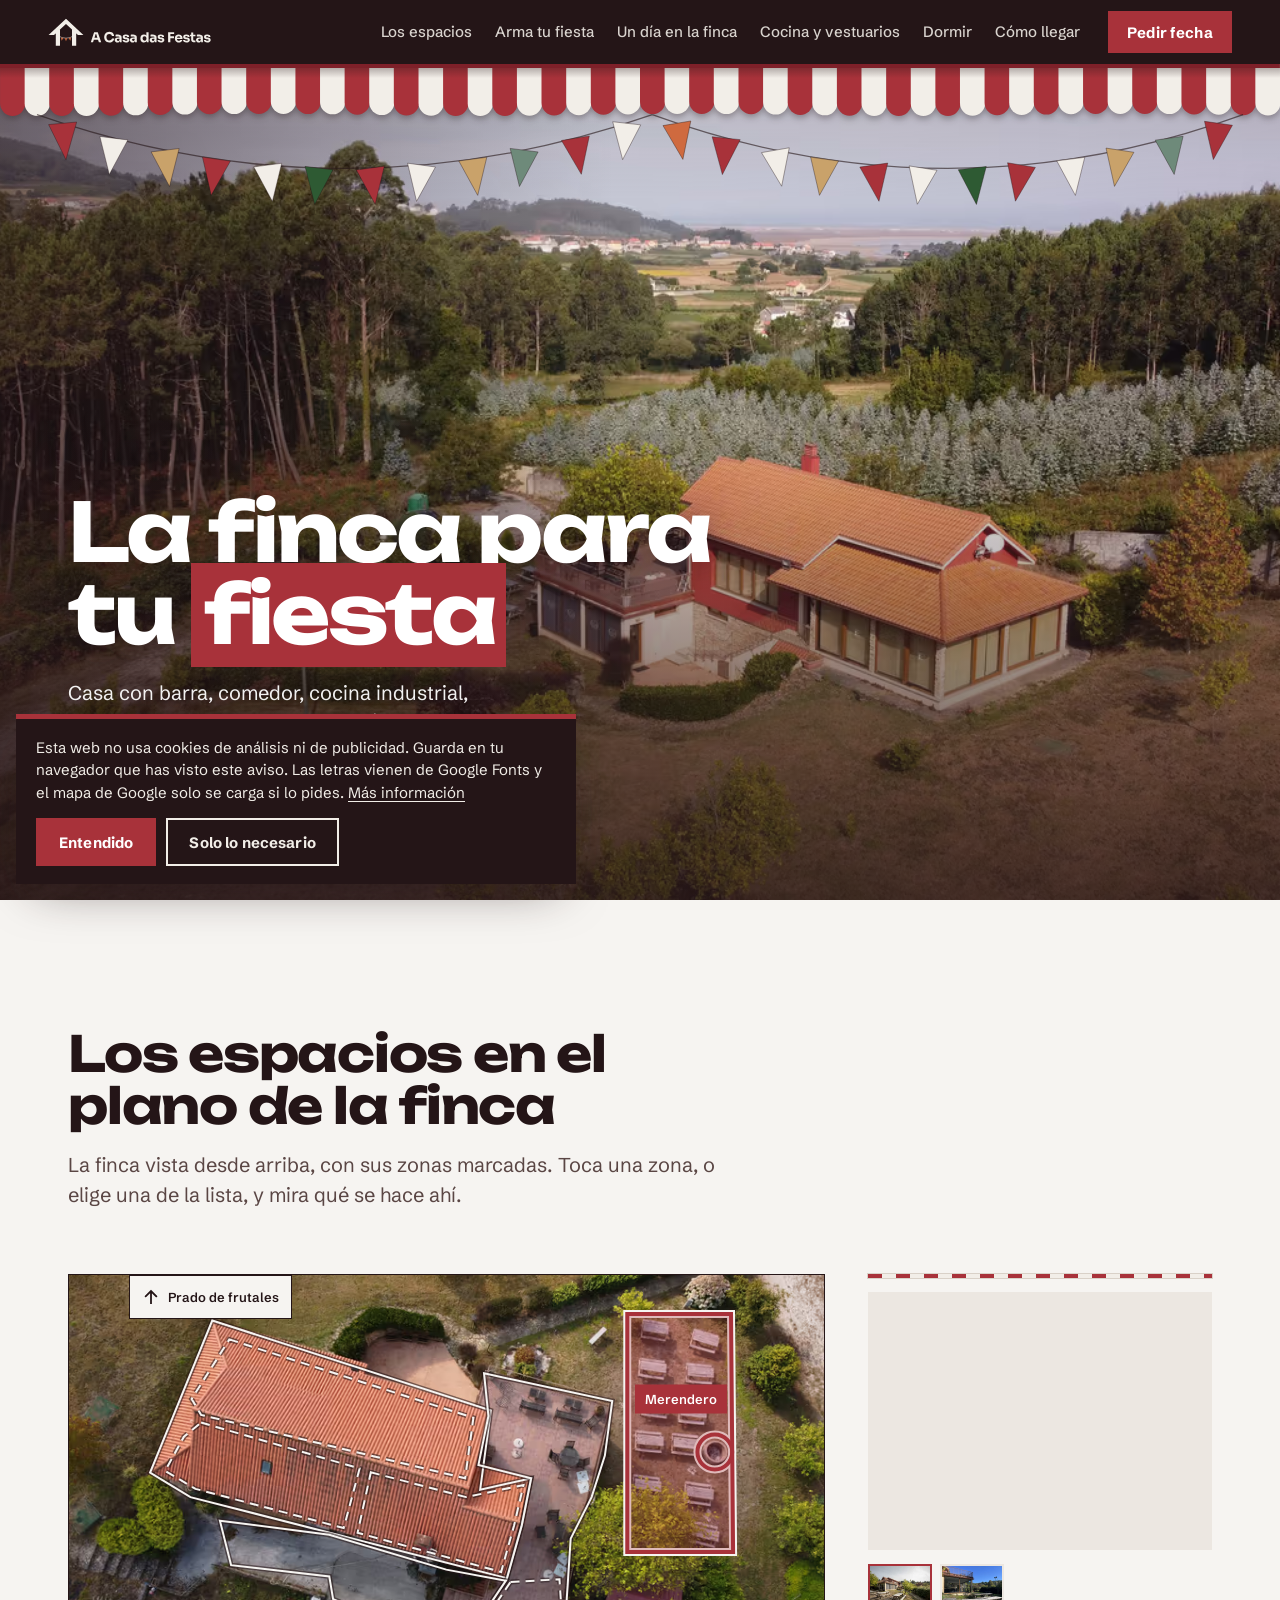
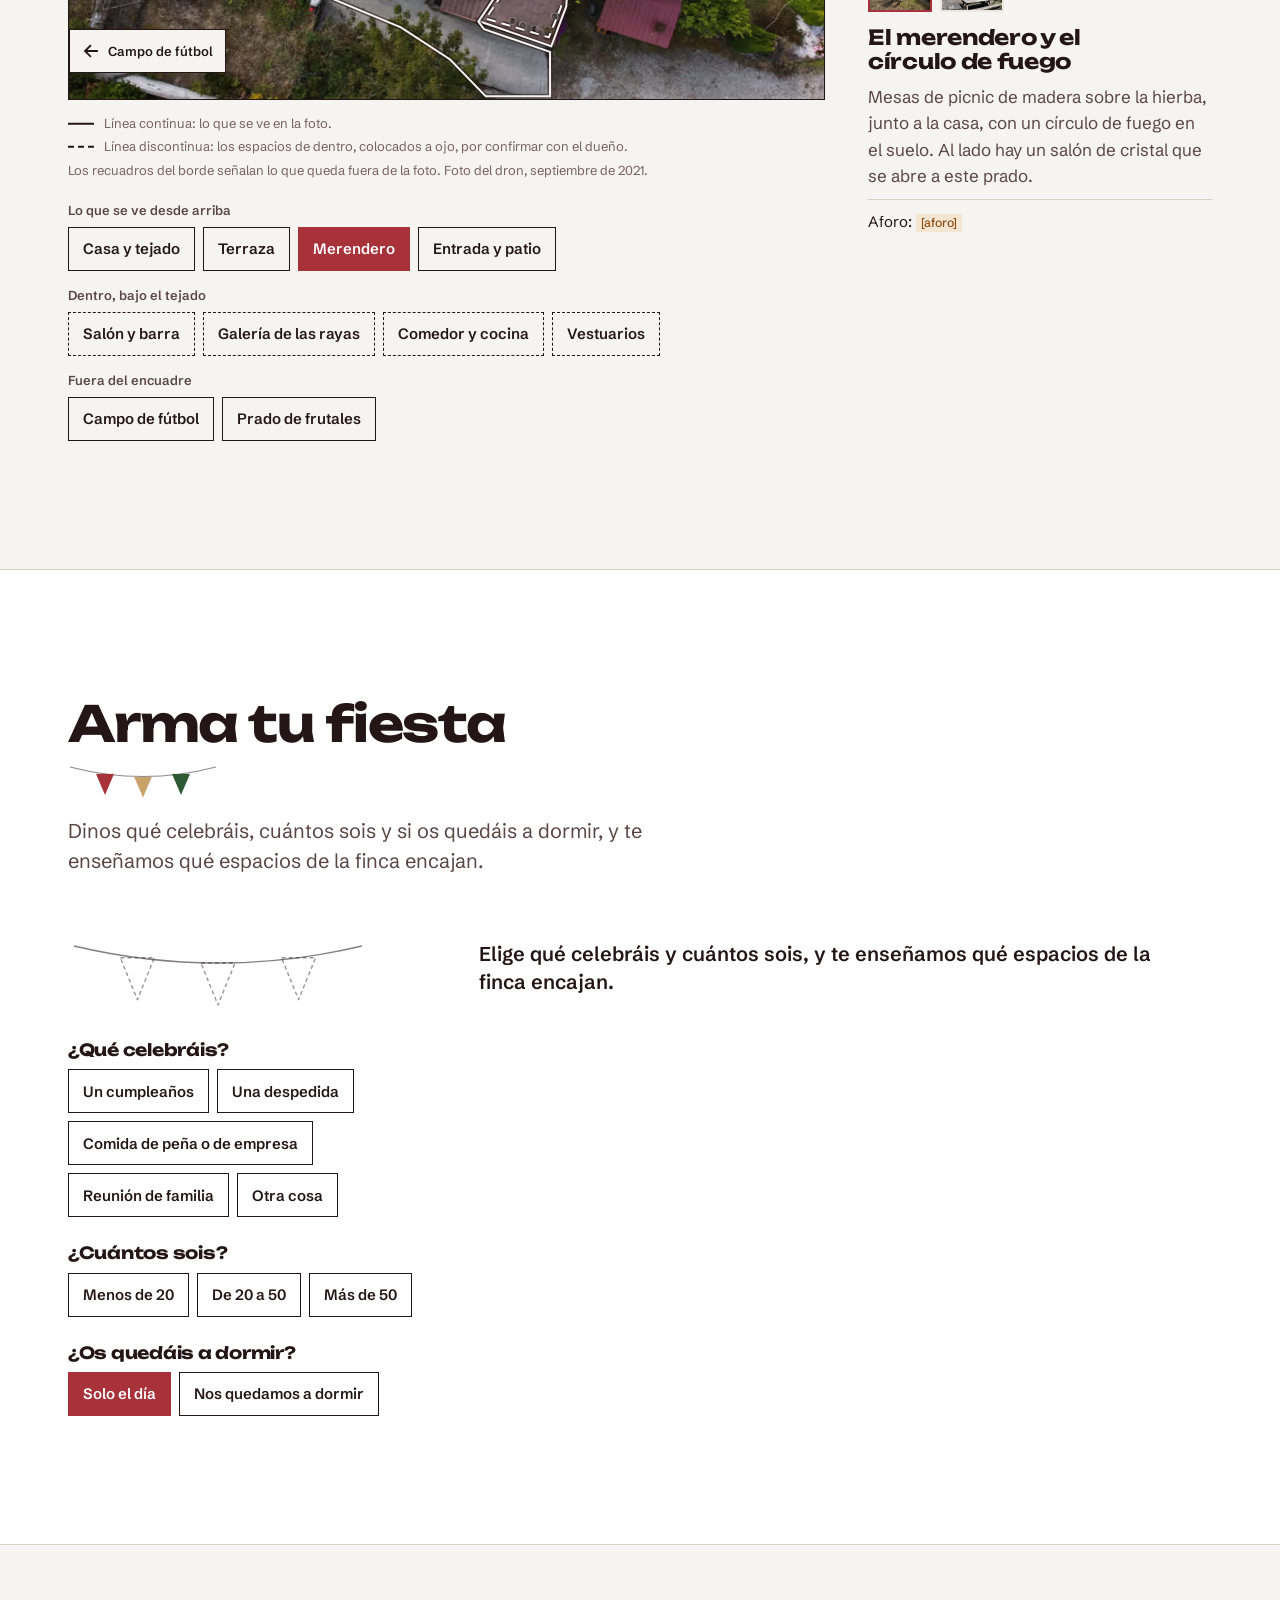
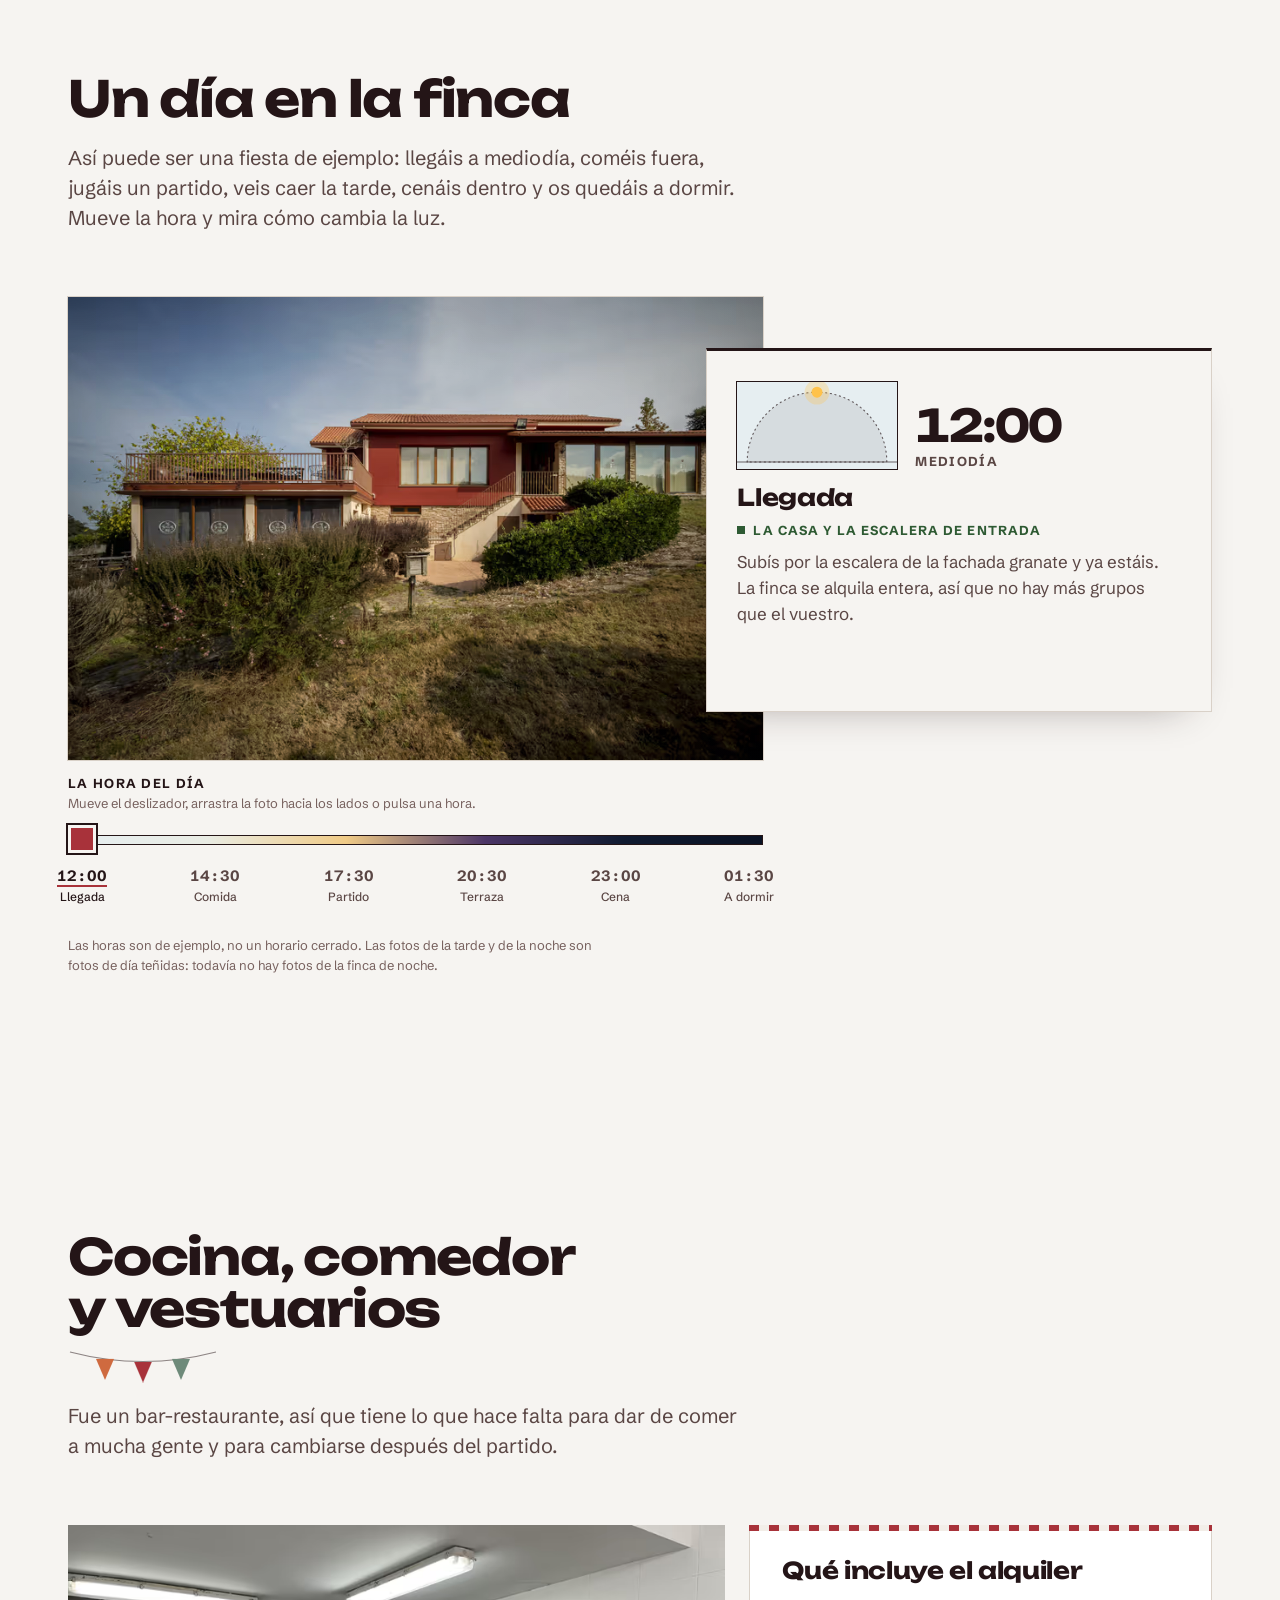
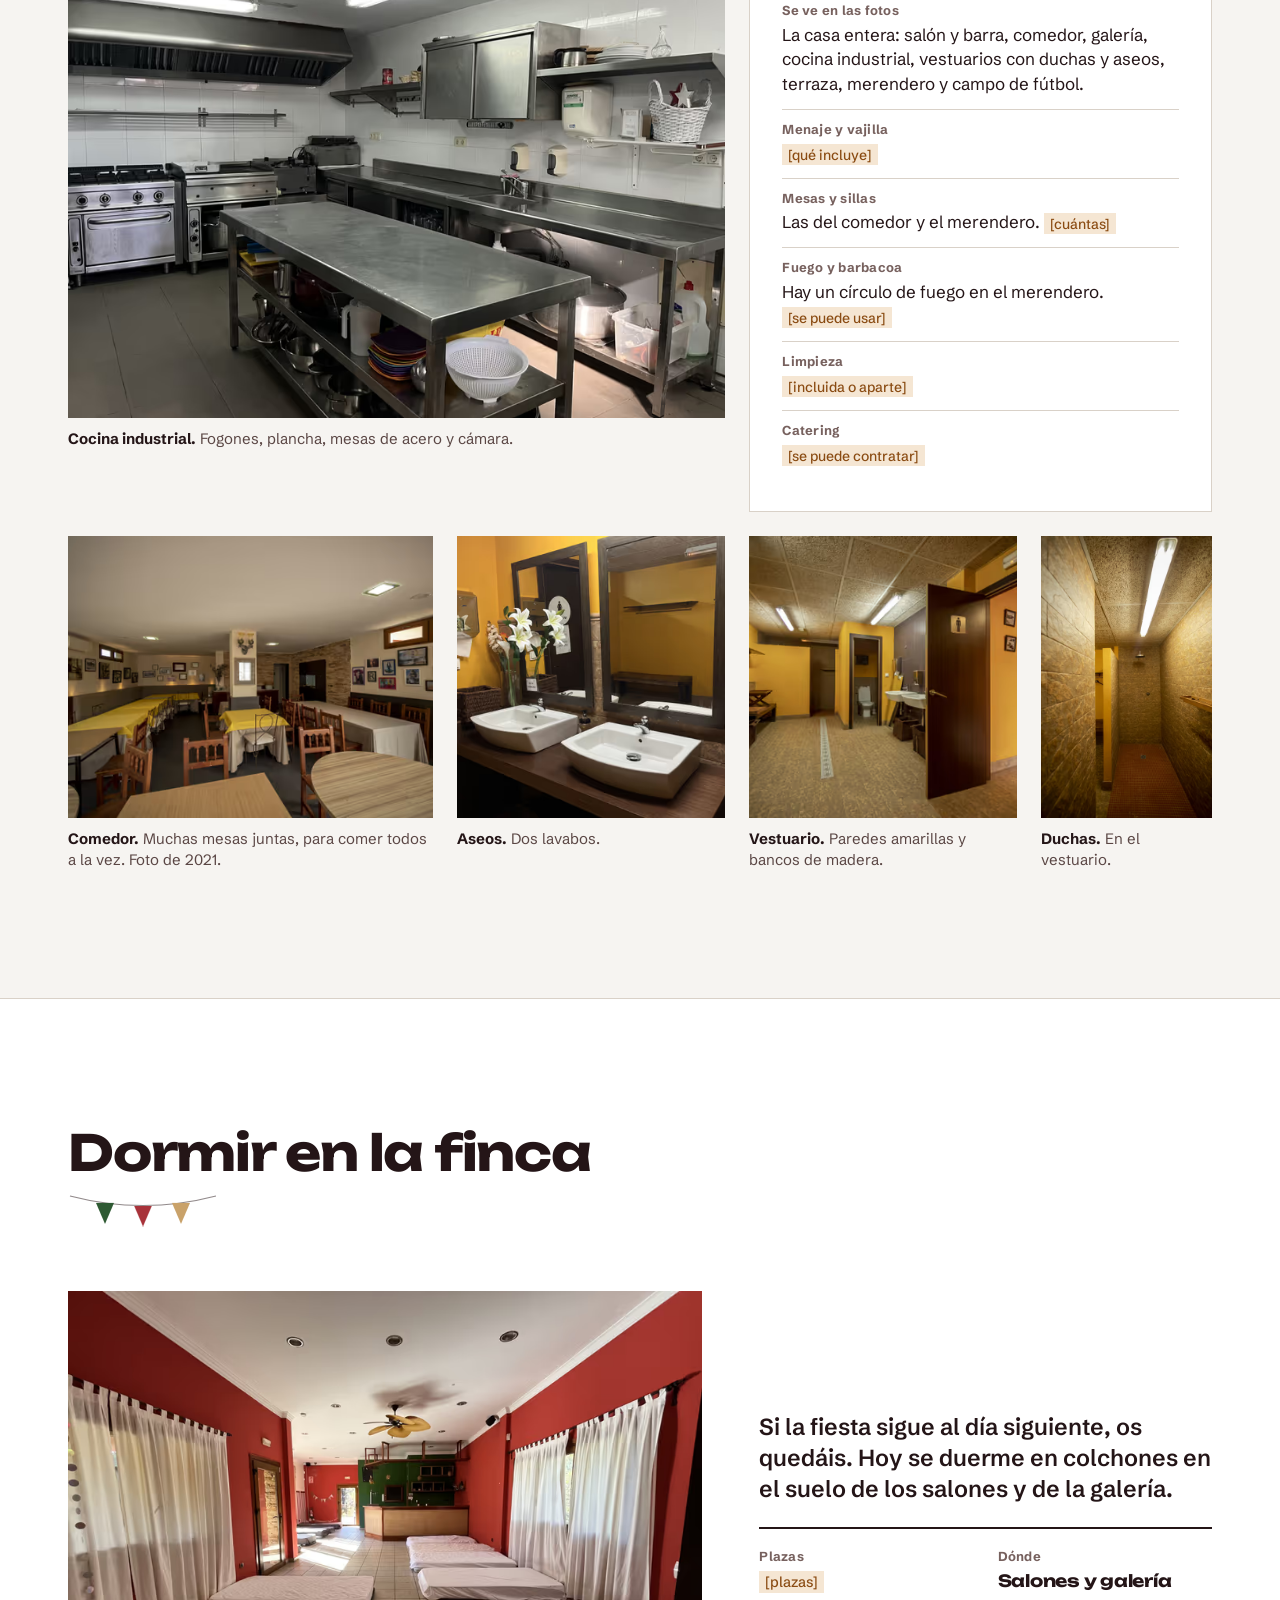
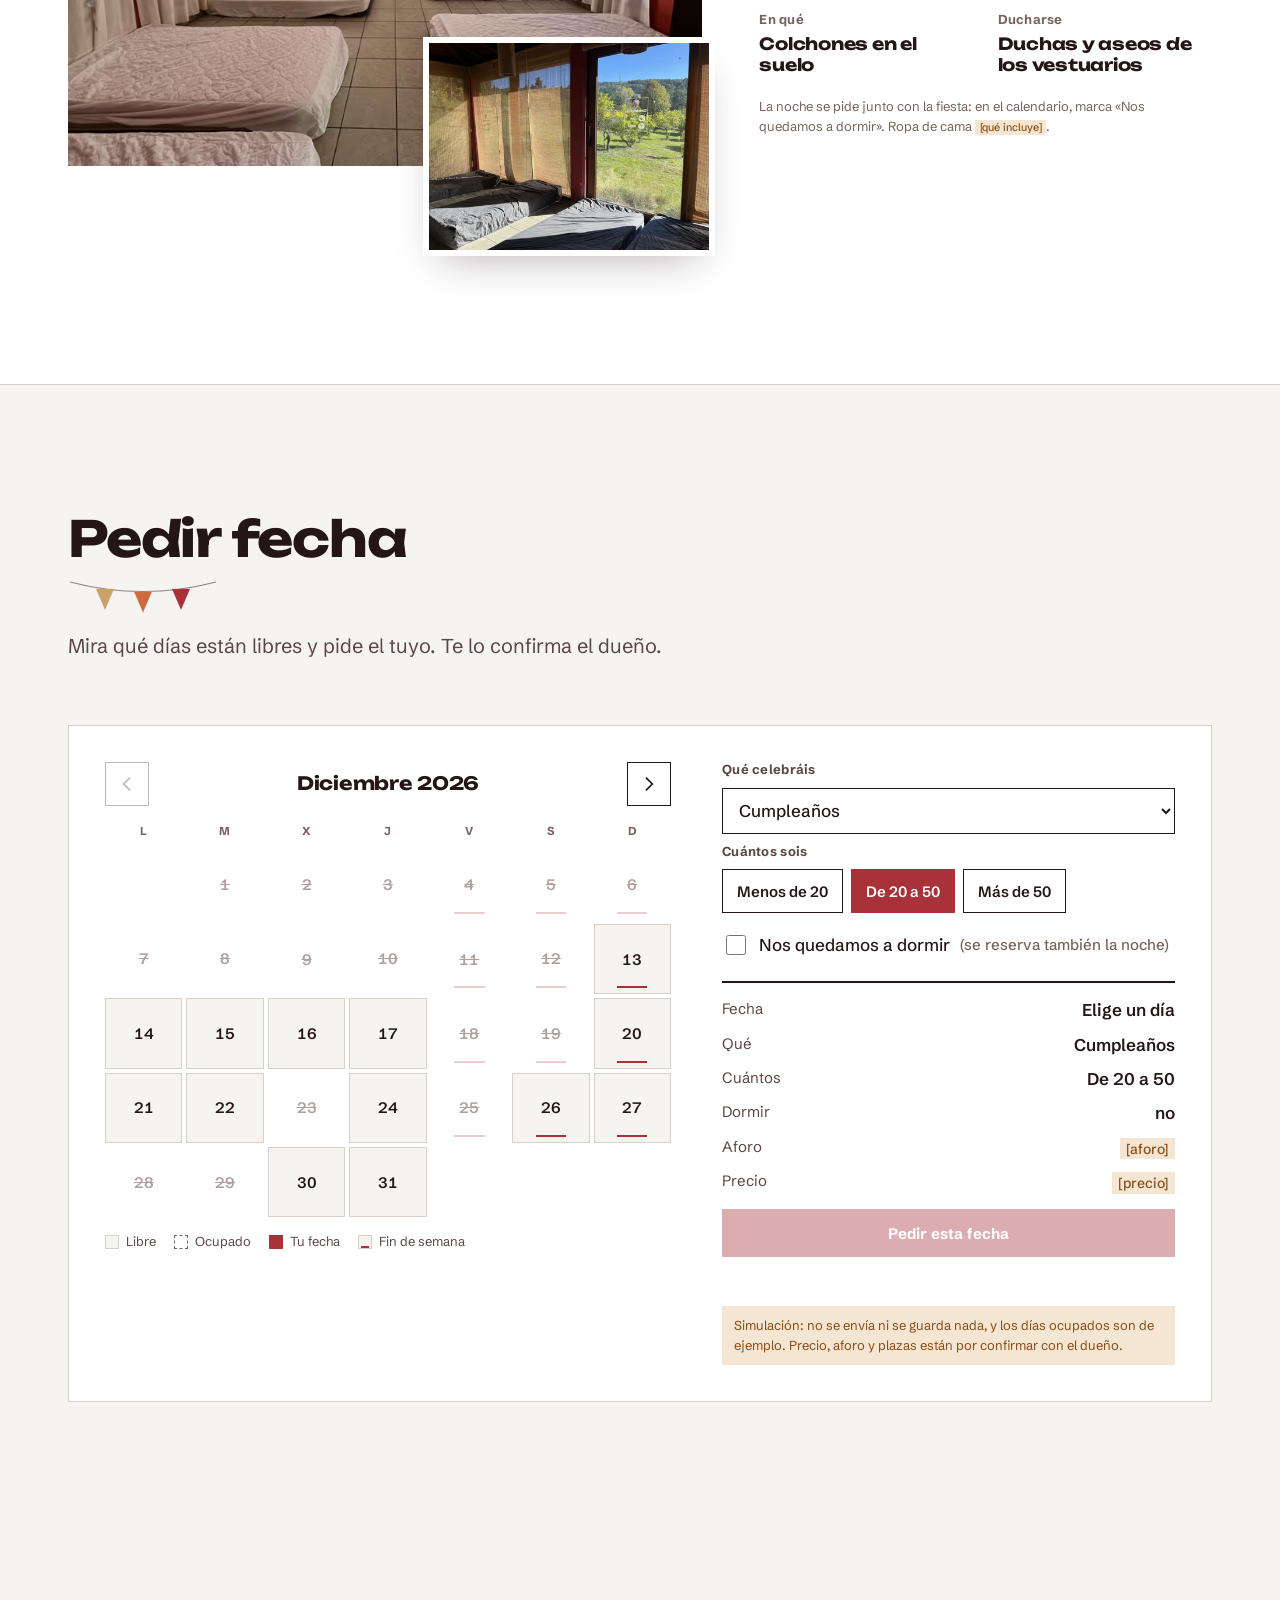
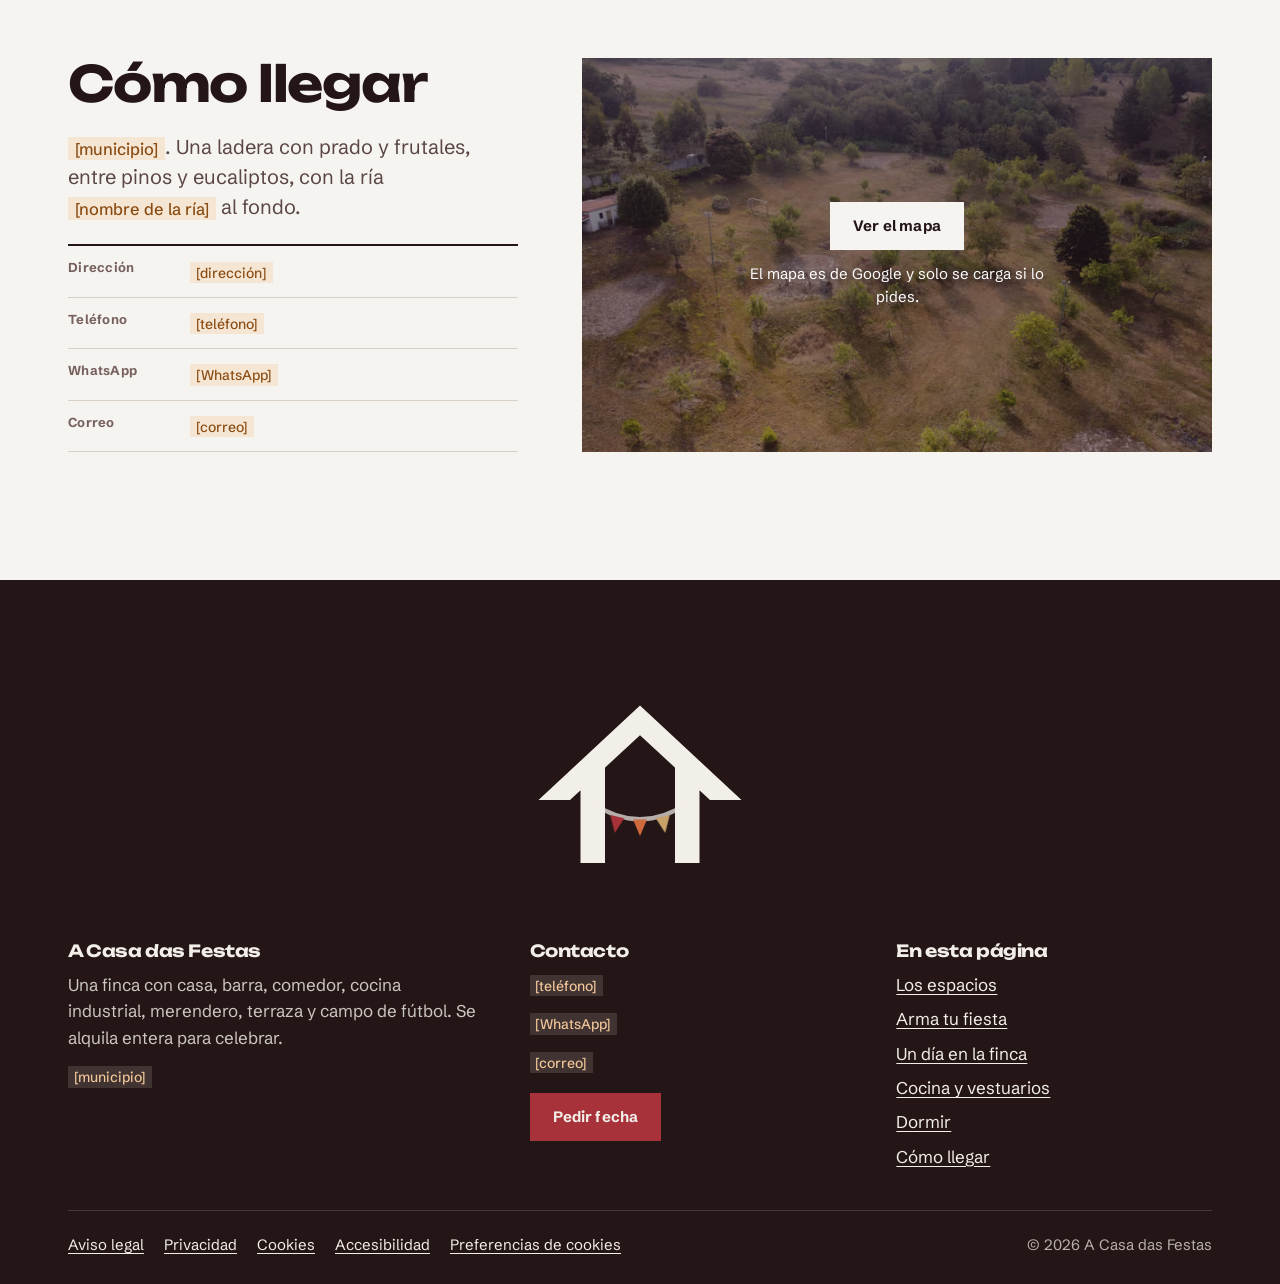
==== commit 010e0d92: "Versionar CSS/JS con huella para GitHub Pages Co-Authored-By: Claude Sonnet 5.5 <noreply@anthropic.c" ====
--- a/index.html
+++ b/index.html
@@ -34,10 +34,10 @@
 <link rel="preconnect" href="https://fonts.gstatic.com" crossorigin>
 <link rel="stylesheet" href="https://fonts.googleapis.com/css2?family=Schibsted+Grotesk:wght@400..700&family=Unbounded:wght@500..800&display=swap">
 <link rel="preload" as="image" type="image/avif" imagesrcset="img/fotos/p01-800.avif 800w, img/fotos/p01-1280.avif 1280w, img/fotos/p01-1920.avif 1920w, img/fotos/p01-2560.avif 2560w" imagesizes="100vw" fetchpriority="high">
-<link rel="stylesheet" href="css/sistema.css">
-<link rel="stylesheet" href="css/web.css">
-<link rel="stylesheet" href="css/plano.css">
-<link rel="stylesheet" href="css/dia.css">
+<link rel="stylesheet" href="css/sistema.css?v=338ae664">
+<link rel="stylesheet" href="css/web.css?v=be70ef71">
+<link rel="stylesheet" href="css/plano.css?v=550c6eeb">
+<link rel="stylesheet" href="css/dia.css?v=e5c12f35">
 <link rel="icon" href="assets/favicon.svg" type="image/svg+xml">
 <link rel="apple-touch-icon" href="assets/apple-touch-icon.png">
 </head>
@@ -617,11 +617,11 @@
 </div>
 <!-- fin del MANDO DE MAQUETA -->
 
-<script src="js/config.js"></script>
-<script src="js/base.js"></script>
-<script src="js/main.js"></script>
-<script src="js/cita.js"></script>
-<script src="js/plano.js" defer></script>
-<script src="js/dia.js" defer></script>
+<script src="js/config.js?v=3b9be9ac"></script>
+<script src="js/base.js?v=9772faca"></script>
+<script src="js/main.js?v=be4a9be0"></script>
+<script src="js/cita.js?v=1970d1d2"></script>
+<script src="js/plano.js?v=e4dc3bb6" defer></script>
+<script src="js/dia.js?v=0e246617" defer></script>
 </body>
 </html>
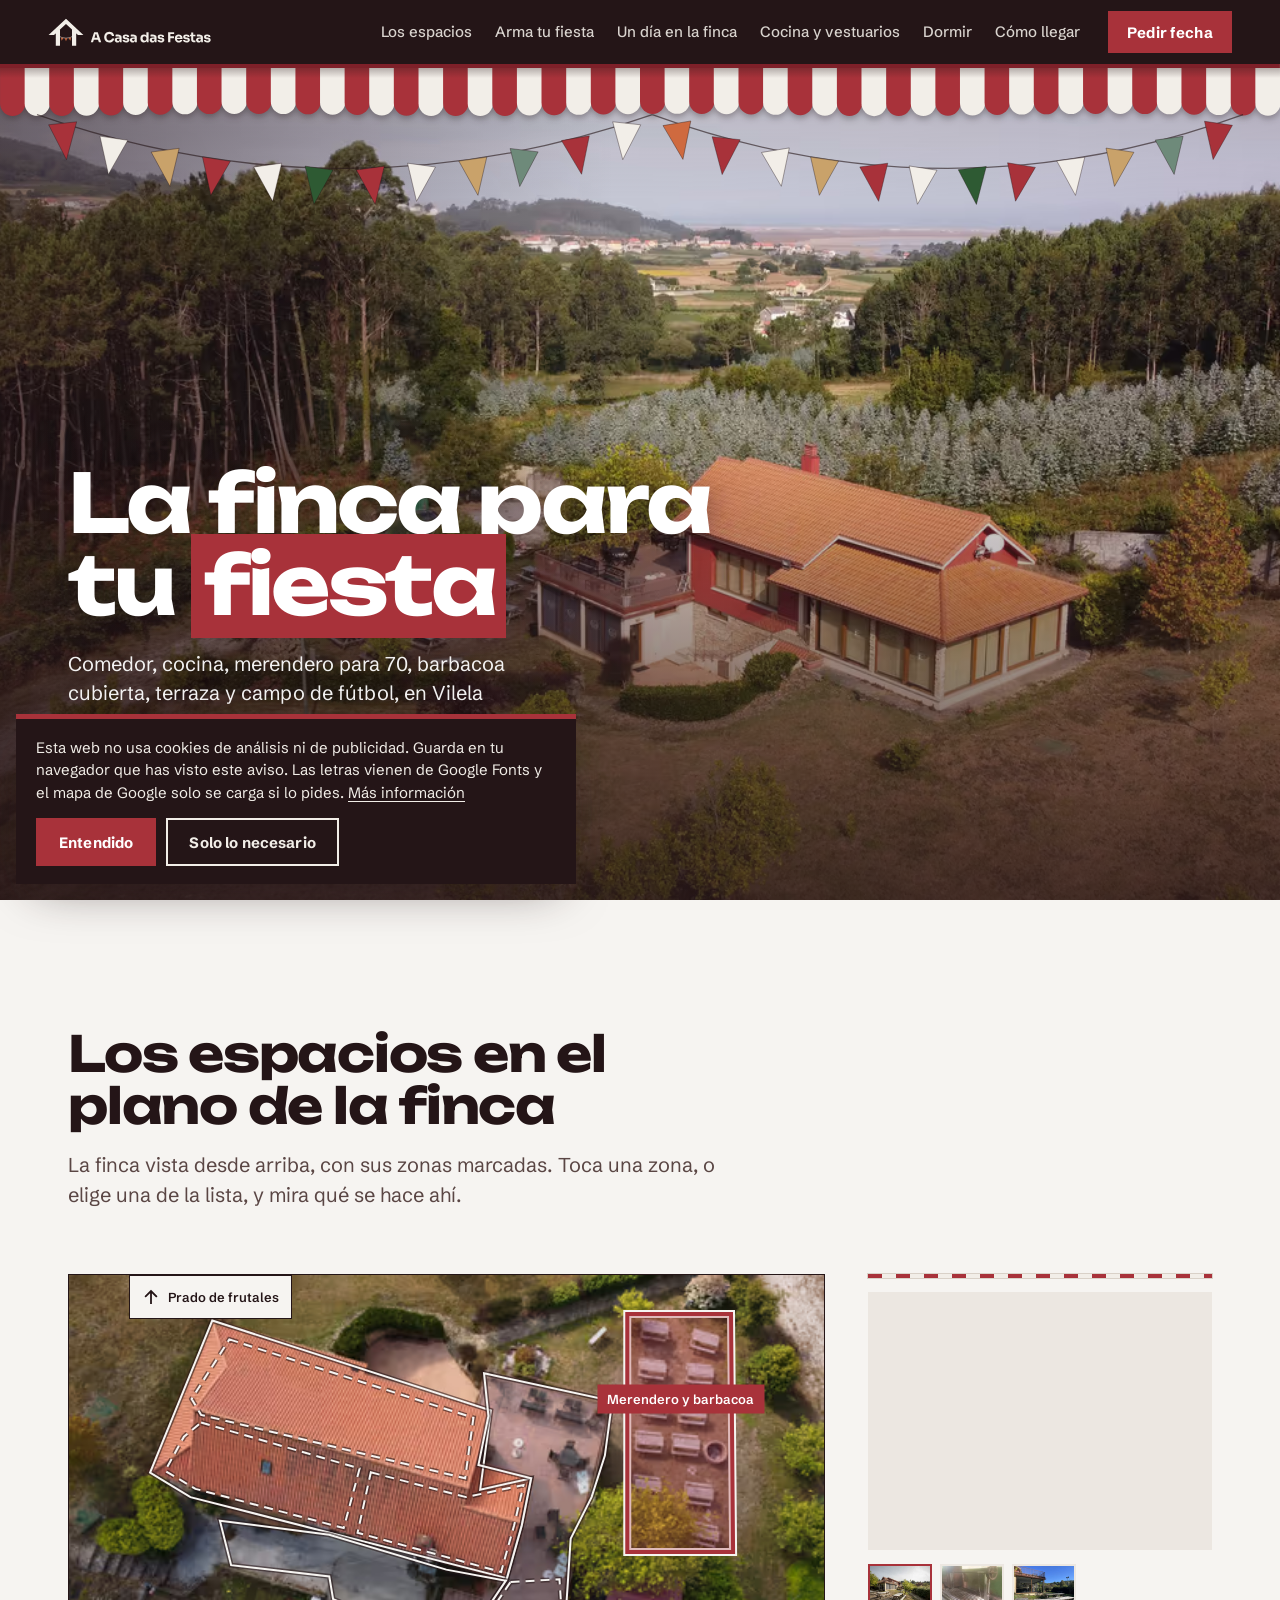
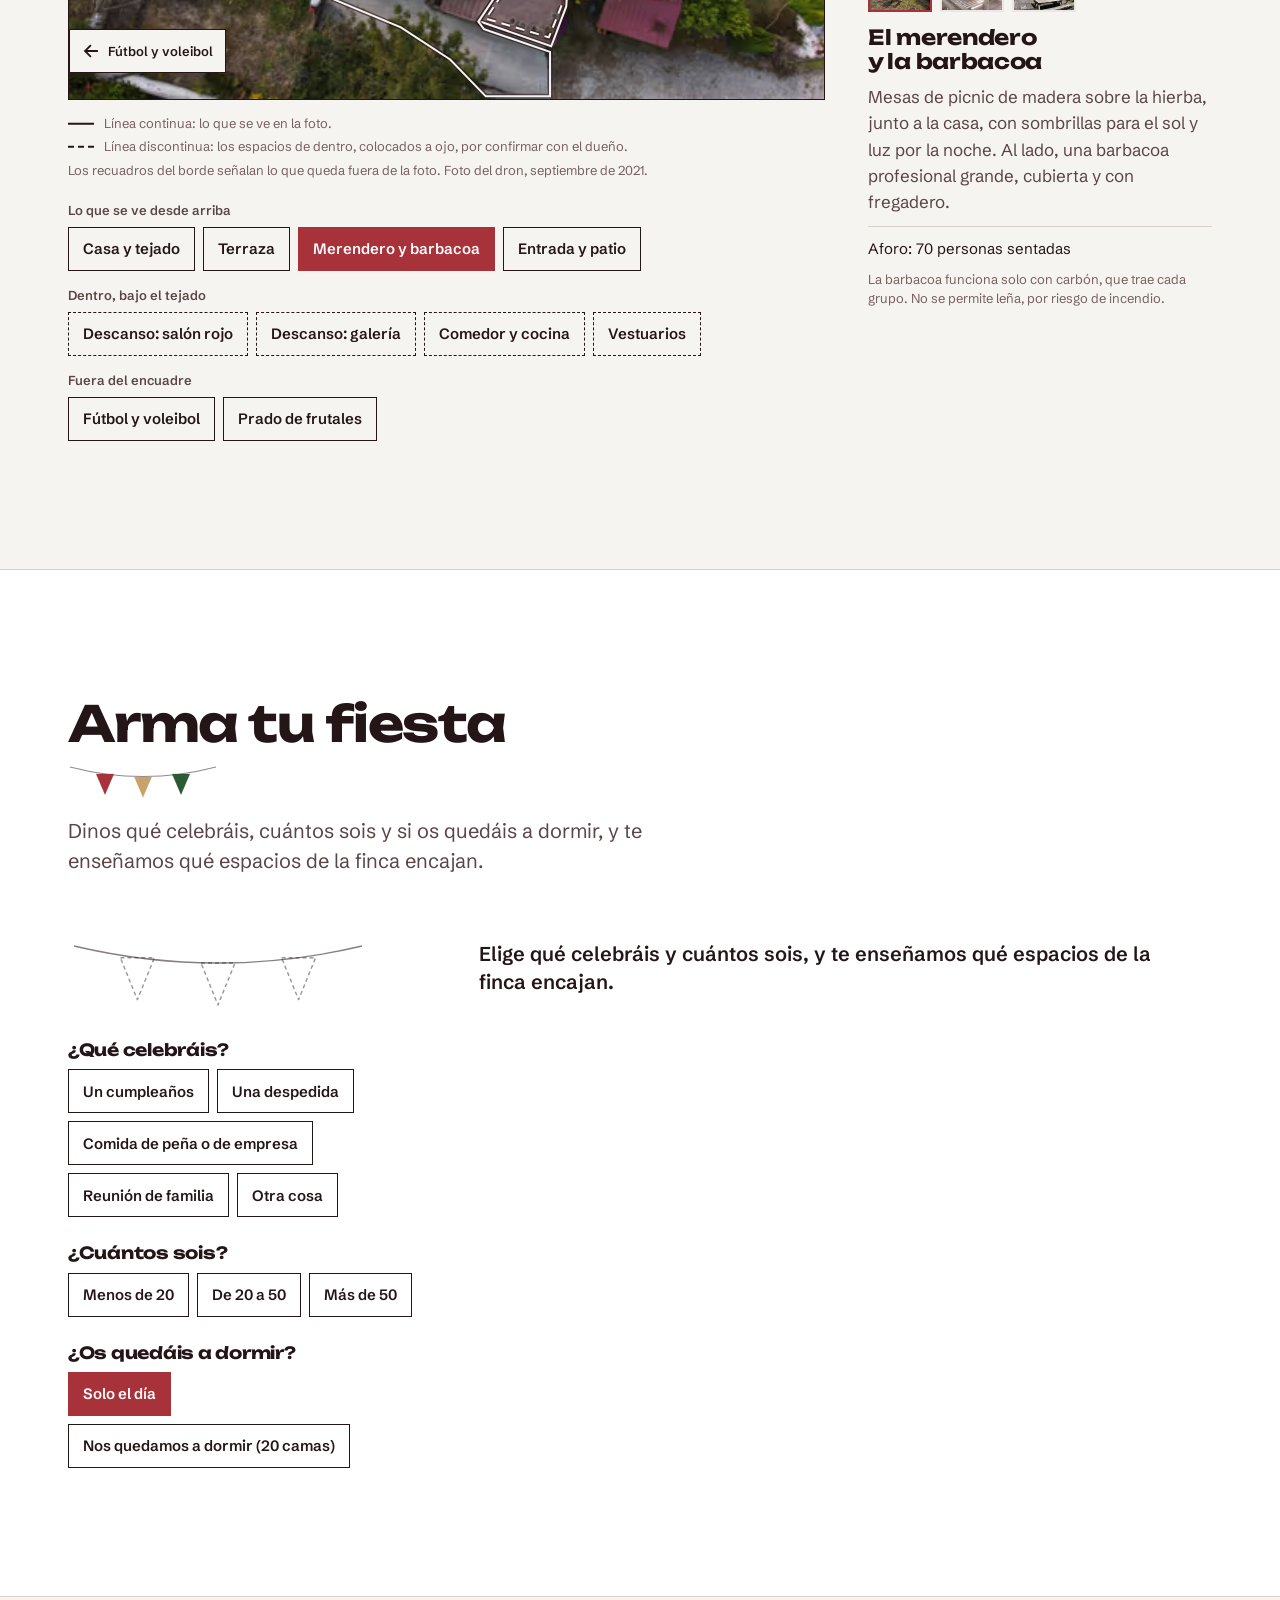
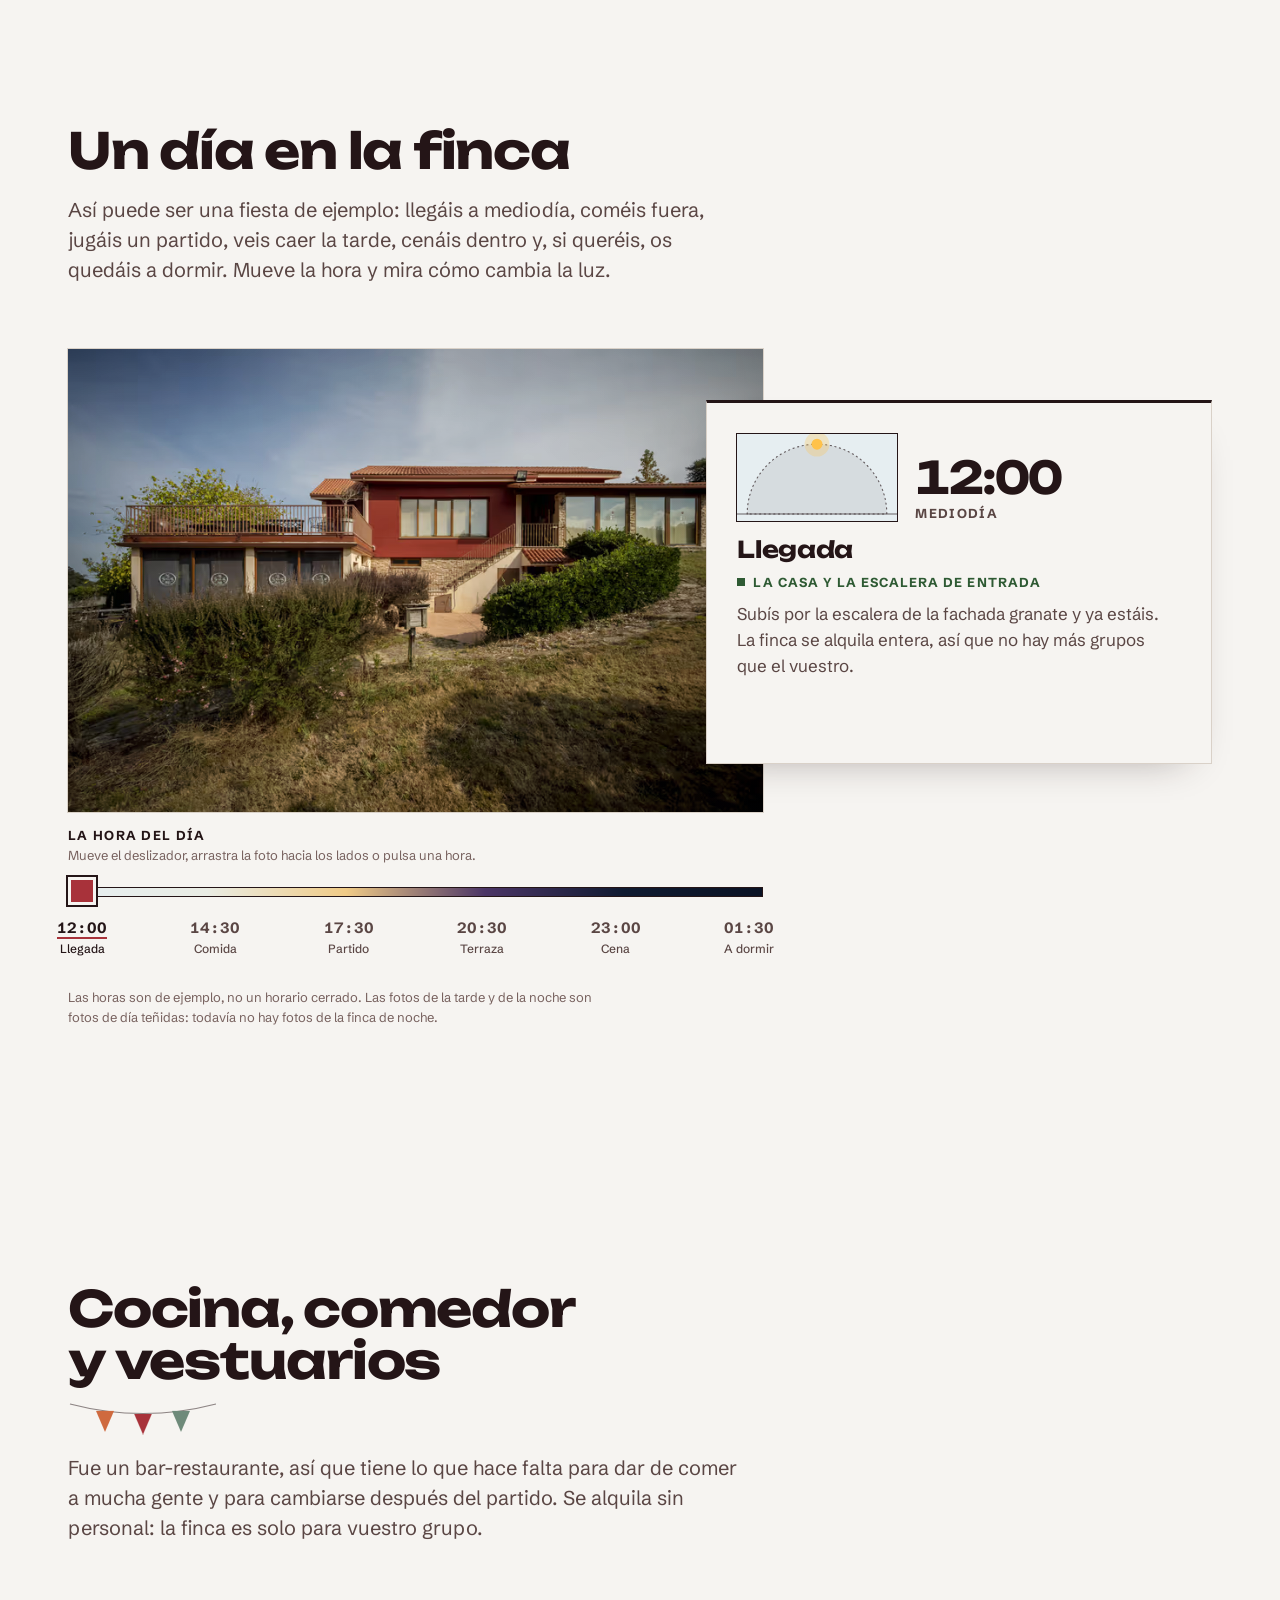
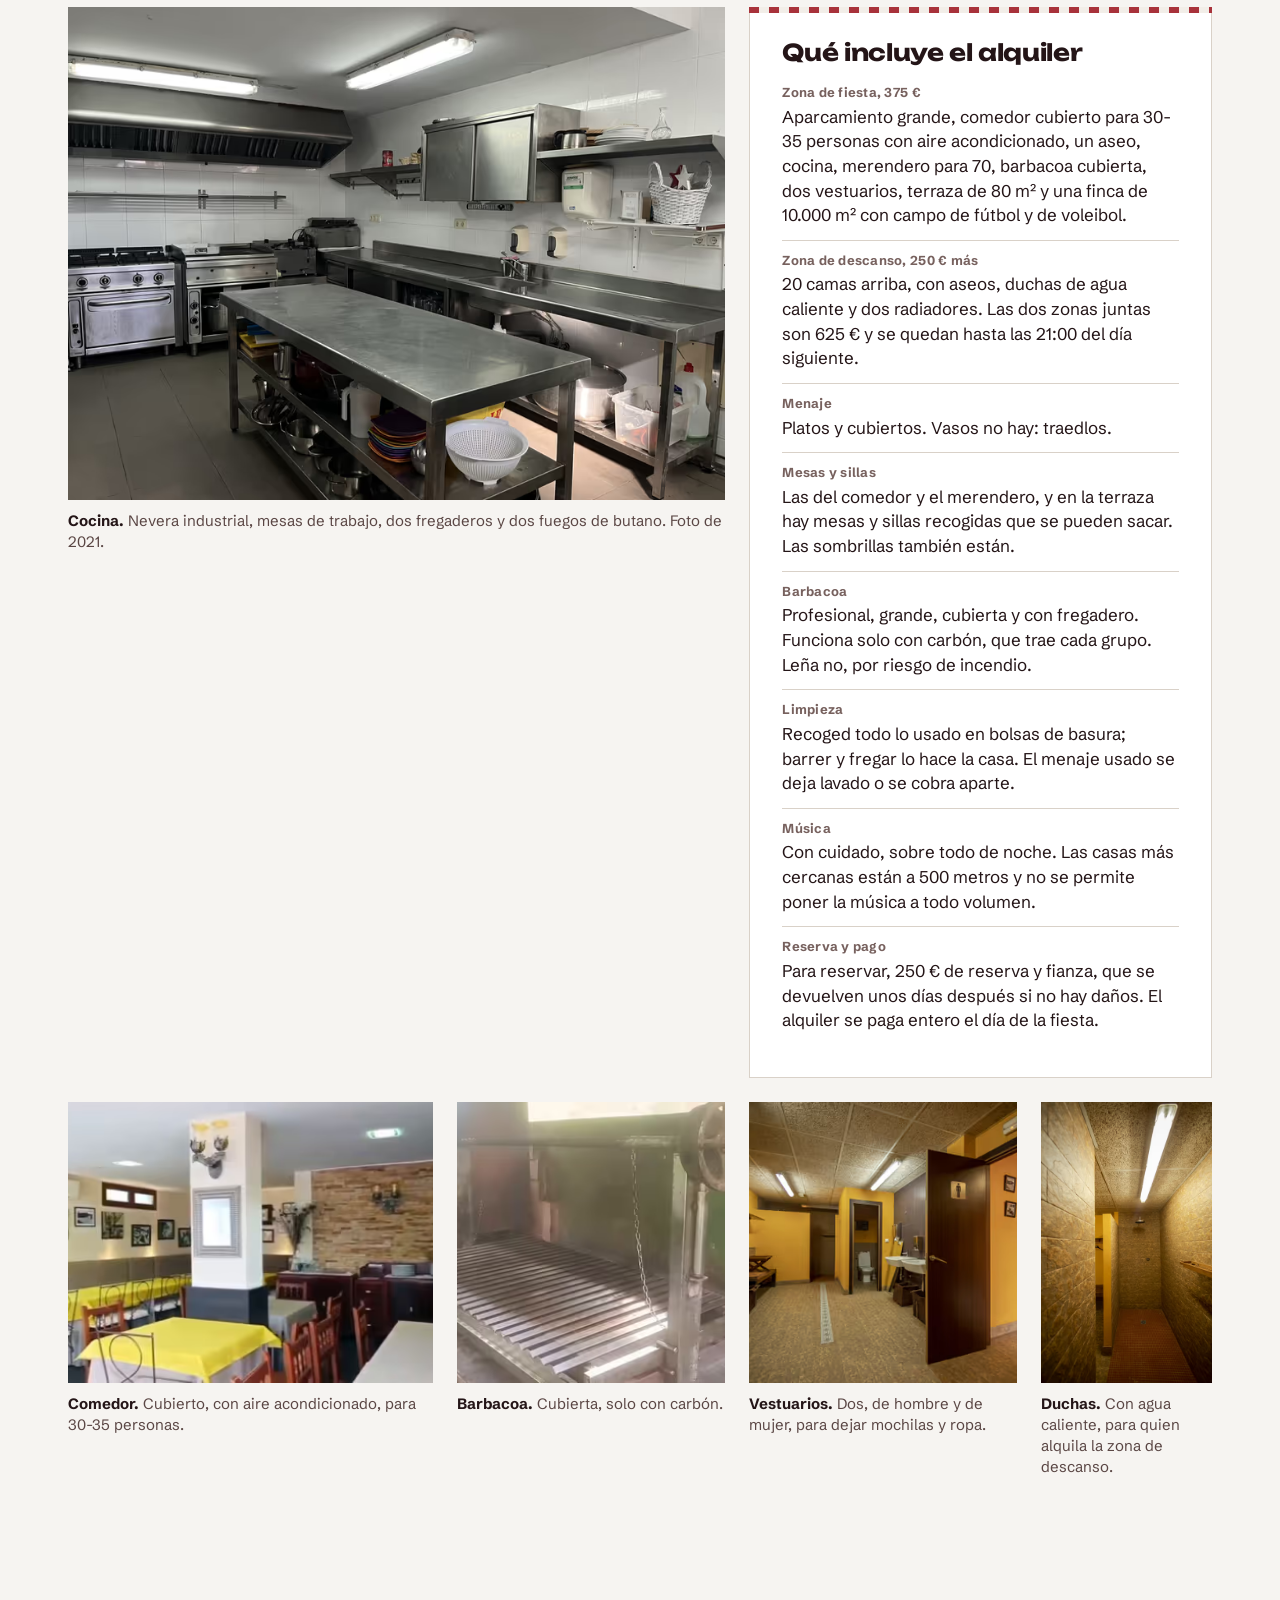
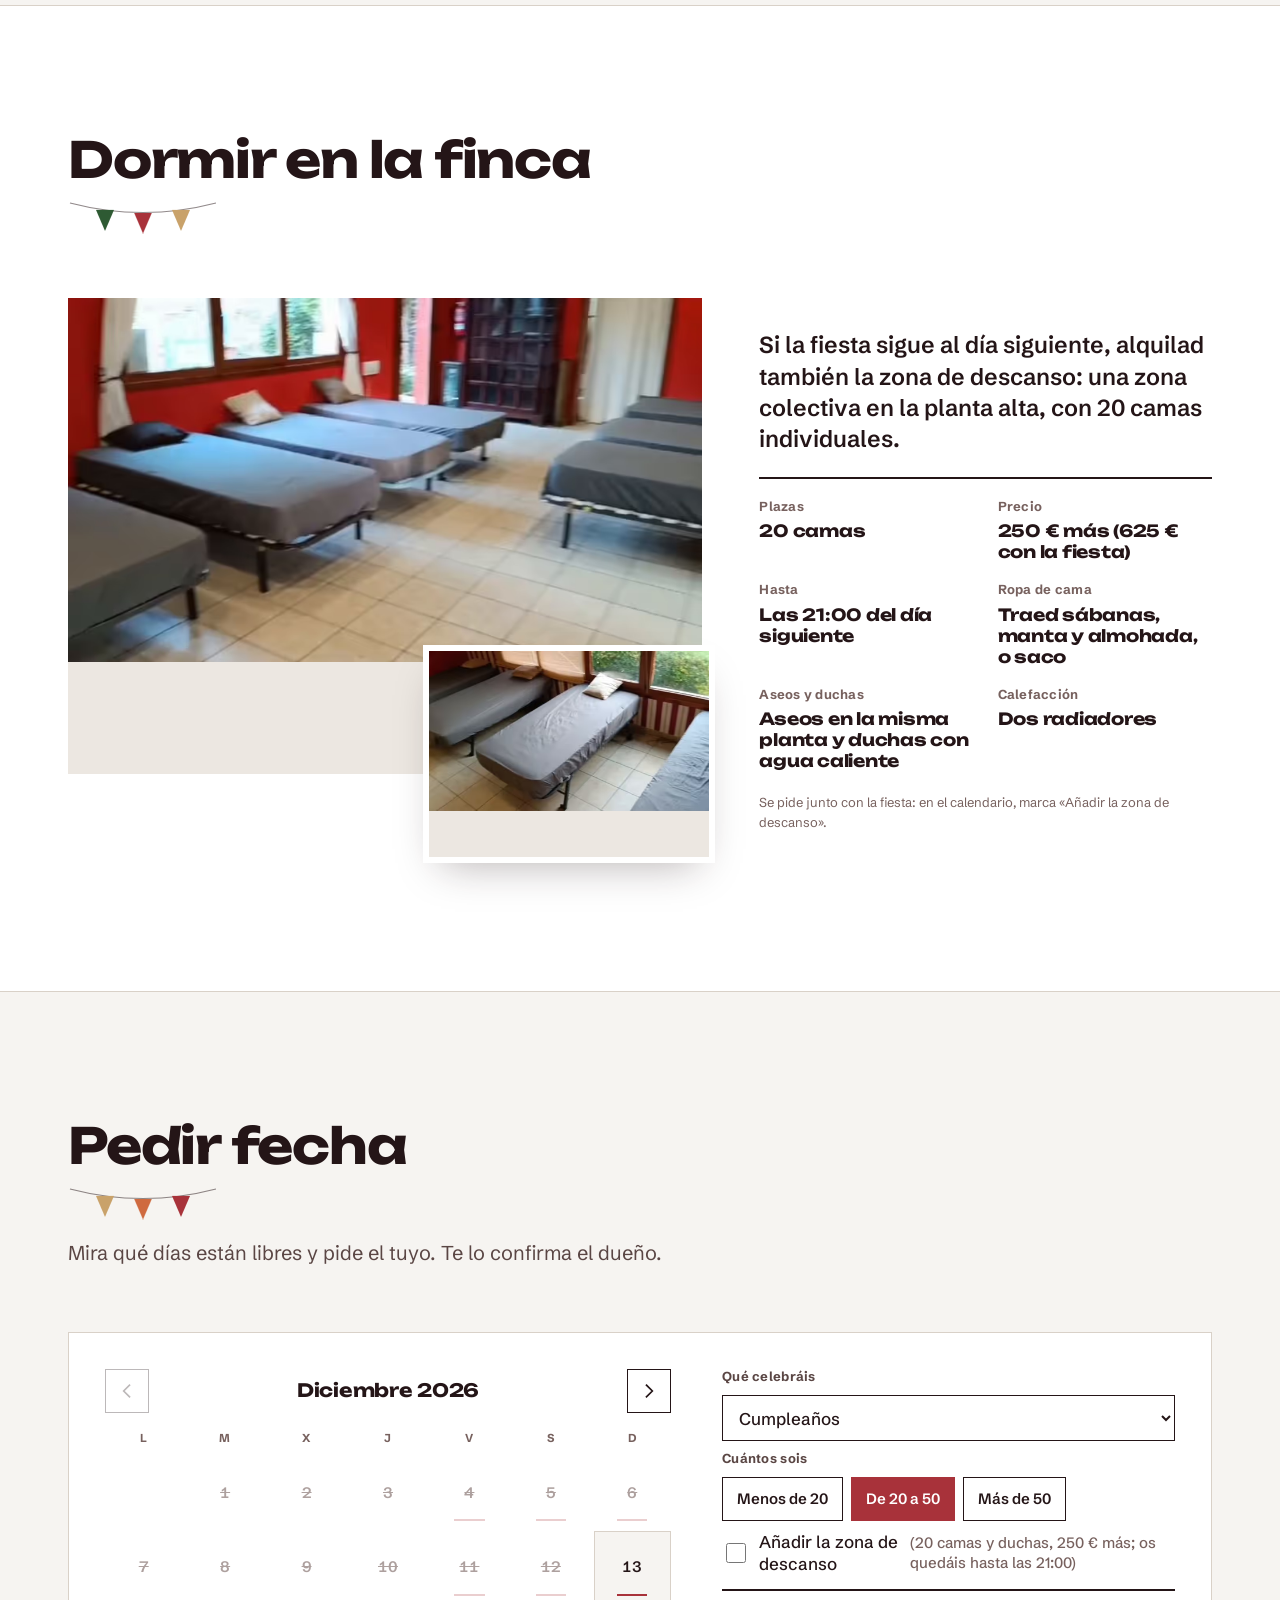
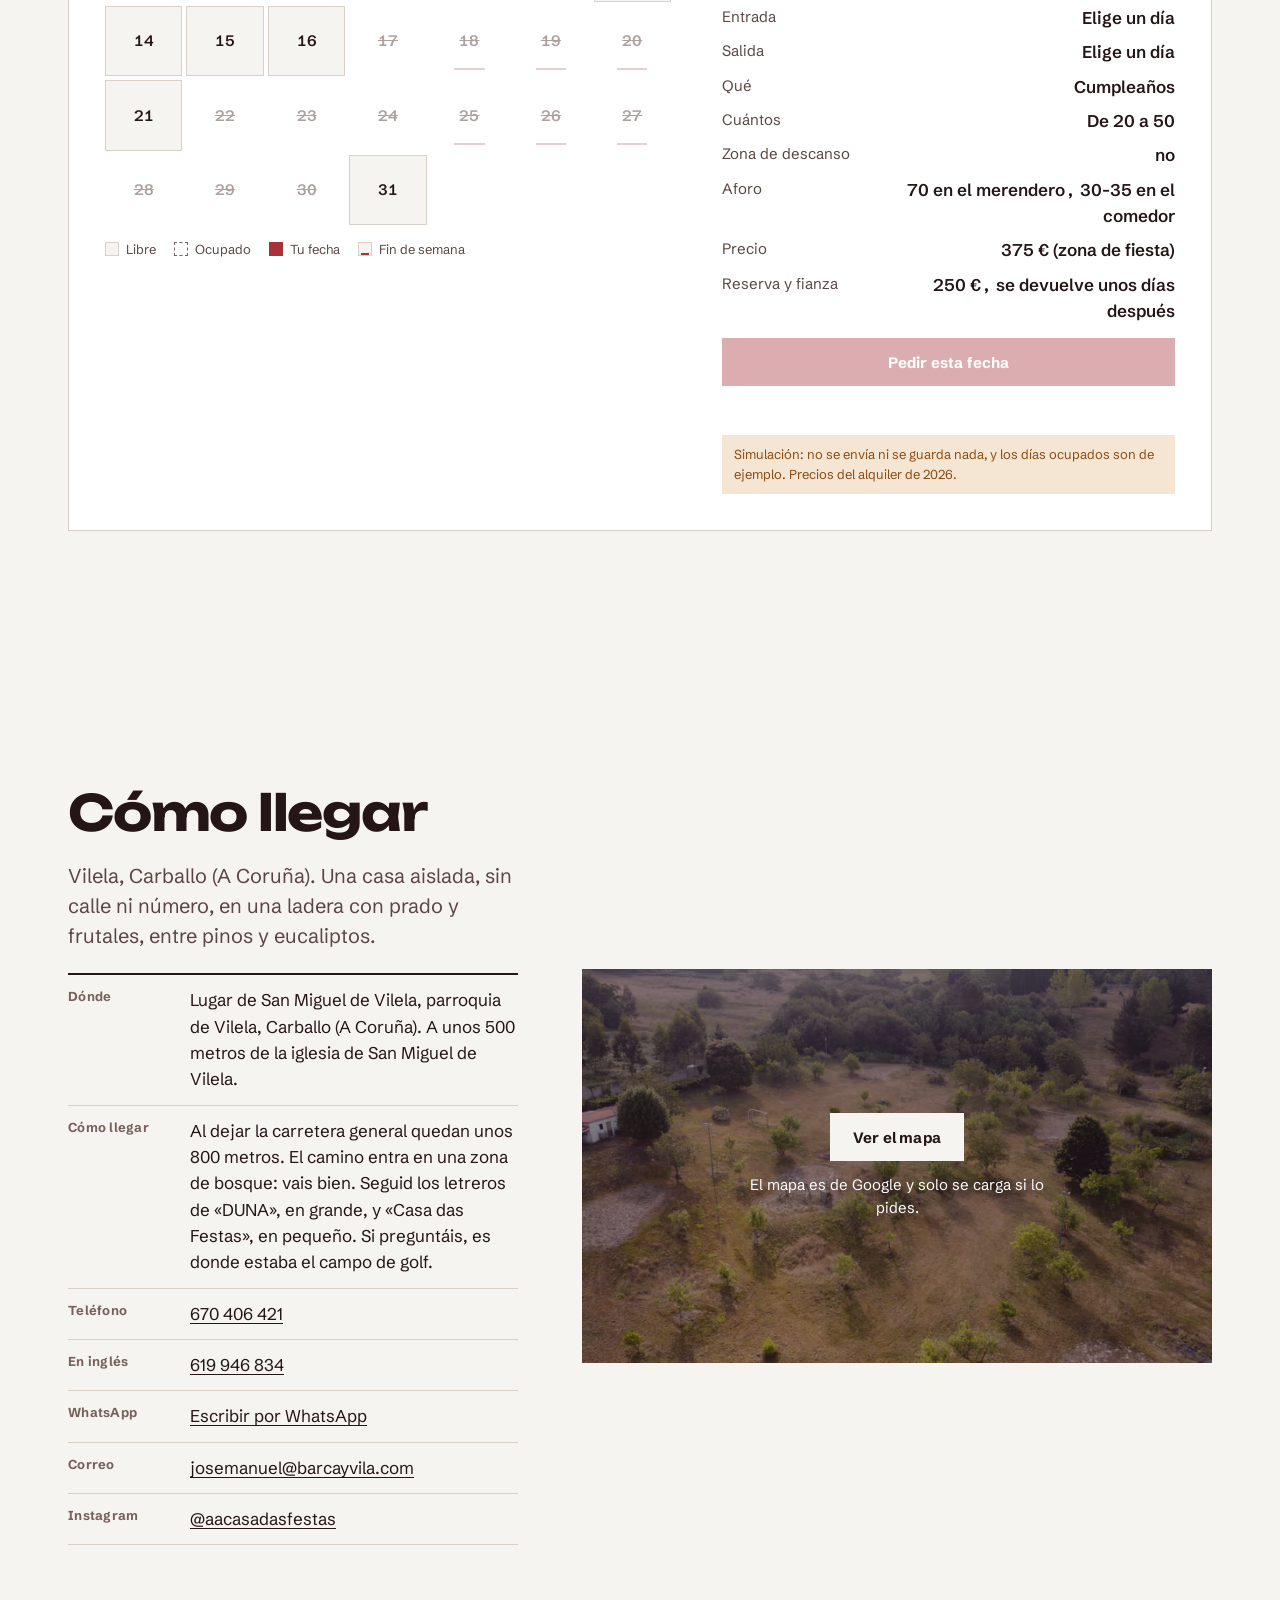
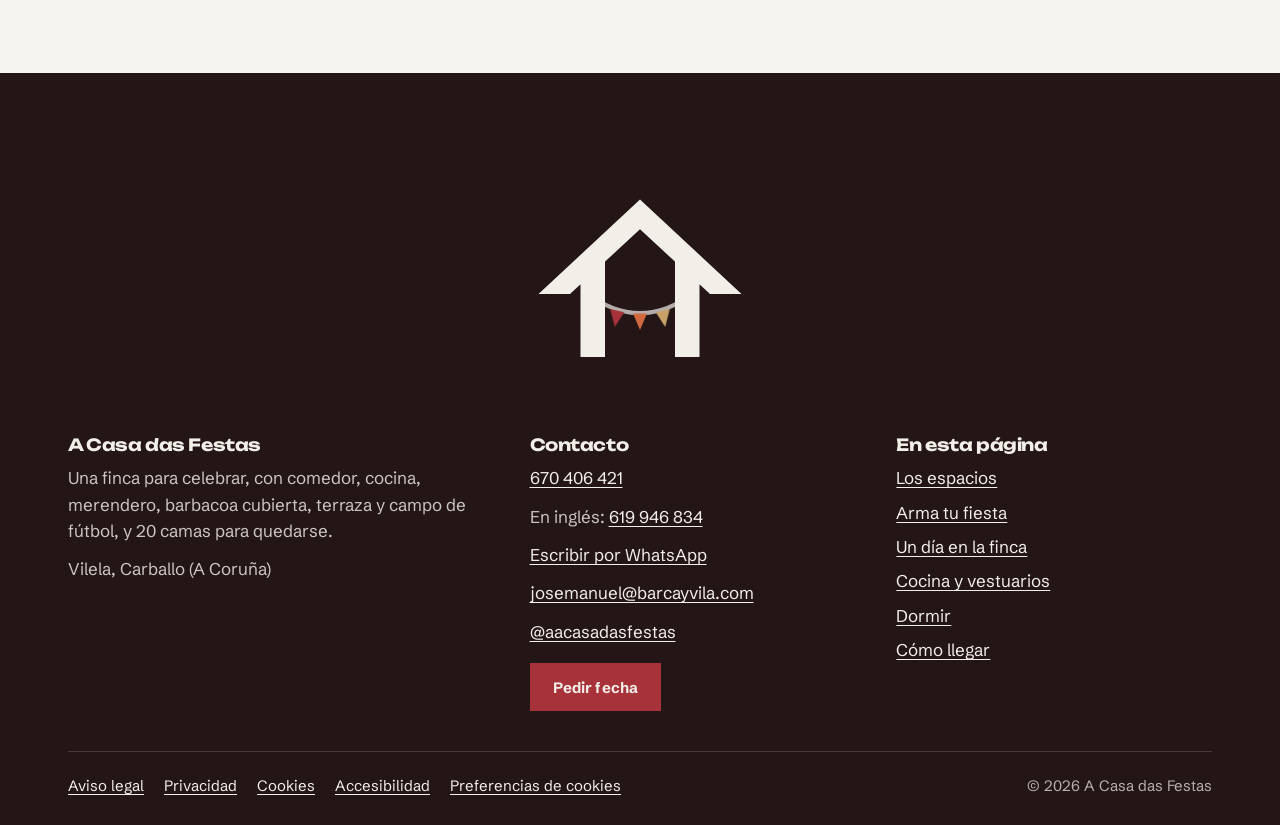
==== commit 789f1061: "Datos del dueño: lugar, precios, dos zonas, contacto y legal - Vilela (Carballo), cómo llegar y pin " ====
--- a/index.html
+++ b/index.html
@@ -5,12 +5,12 @@
 <meta name="viewport" content="width=device-width, initial-scale=1, viewport-fit=cover">
 <meta name="robots" content="noindex, nofollow">
 <title>A Casa das Festas · La finca para tu fiesta</title>
-<meta name="description" content="Una finca con casa, barra, comedor, cocina industrial, merendero, terraza y campo de fútbol. Se alquila entera para cumpleaños, despedidas, comidas de peña y reuniones de familia.">
+<meta name="description" content="Una finca en Vilela (Carballo) para cumpleaños, despedidas, comidas de peña y reuniones de familia: comedor, cocina, merendero para 70, barbacoa cubierta, terraza y campo de fútbol. Y arriba, 20 camas para quedarse.">
 <meta name="theme-color" content="#241517">
 <meta property="og:type" content="website">
 <meta property="og:locale" content="es_ES">
 <meta property="og:title" content="A Casa das Festas · La finca para tu fiesta">
-<meta property="og:description" content="La finca entera para tu fiesta: casa con barra, comedor y cocina, merendero, terraza y campo de fútbol.">
+<meta property="og:description" content="Una finca para tu fiesta en Vilela (Carballo): comedor, cocina, merendero para 70, barbacoa cubierta, terraza y campo de fútbol.">
 <meta property="og:image" content="img/fotos/p01-1280.jpg">
 <meta name="twitter:card" content="summary_large_image">
 <script>
@@ -82,7 +82,7 @@
   <picture class="portada__foto">
     <source type="image/avif" srcset="img/fotos/p01-800.avif 800w, img/fotos/p01-1280.avif 1280w, img/fotos/p01-1920.avif 1920w, img/fotos/p01-2560.avif 2560w" sizes="100vw">
     <source type="image/webp" srcset="img/fotos/p01-800.webp 800w, img/fotos/p01-1280.webp 1280w, img/fotos/p01-1920.webp 1920w, img/fotos/p01-2560.webp 2560w" sizes="100vw">
-    <img src="img/fotos/p01-1280.jpg" srcset="img/fotos/p01-800.jpg 800w, img/fotos/p01-1280.jpg 1280w, img/fotos/p01-1920.jpg 1920w, img/fotos/p01-2560.jpg 2560w" sizes="100vw" width="2560" height="1440" fetchpriority="high" decoding="async" alt="La casa granate de tejado naranja vista desde el dron, con la terraza y las mesas del merendero, entre pinos y eucaliptos, y la ría al fondo">
+    <img src="img/fotos/p01-1280.jpg" srcset="img/fotos/p01-800.jpg 800w, img/fotos/p01-1280.jpg 1280w, img/fotos/p01-1920.jpg 1920w, img/fotos/p01-2560.jpg 2560w" sizes="100vw" width="2560" height="1440" fetchpriority="high" decoding="async" alt="La casa granate de tejado naranja vista desde el dron, con la terraza y las mesas del merendero, entre pinos y eucaliptos, y el valle al fondo">
   </picture>
   <div class="portada__deco" id="toldo" role="img" aria-label="Un toldo de rayas rojas y blancas con el borde festoneado, y una guirnalda de banderines colgada de él">
     <svg class="toldo" id="toldo-svg" aria-hidden="true" focusable="false"></svg>
@@ -90,7 +90,7 @@
   </div>
   <div class="portada__texto env">
     <h1 id="t-inicio">La finca para tu <em>fiesta</em></h1>
-    <p class="portada__sub">Casa con barra, comedor, cocina industrial, merendero, terraza y campo de fútbol. Se alquila entera.</p>
+    <p class="portada__sub">Comedor, cocina, merendero para 70, barbacoa cubierta, terraza y campo de fútbol, en Vilela (Carballo). Sin personal: la finca es solo para vuestro grupo.</p>
     <div class="portada__btns">
       <a class="btn" href="#cita">Pedir fecha</a>
       <a class="btn btn--claro" href="#arma">Arma tu fiesta</a>
@@ -134,76 +134,74 @@
       <div>
         <h3>La casa y el tejado</h3>
         <p>La casa es granate, con tejado de teja naranja y zócalo de piedra, en una ladera de prado y frutales. Desde arriba solo se ve el tejado; lo que hay debajo está en las zonas de dentro.</p>
-        <p class="pl-aforo">Aforo: <span class="pend">[aforo]</span></p>
       </div>
     </li>
     <li class="pl-todas-i">
       <div class="pl-todas-foto"><img src="img/fotos/p15-800.jpg" srcset="img/fotos/p15-480.jpg 480w, img/fotos/p15-800.jpg 800w, img/fotos/p15-1280.jpg 1280w" sizes="(min-width:900px) 33vw, 100vw" loading="lazy" decoding="async" alt="La terraza con barandilla, sillas de madera y mesas, frente a un valle verde con eucaliptos bajo un cielo azul"></div>
       <div>
         <h3>La terraza</h3>
-        <p>Una terraza elevada, de baldosa, con barandilla por todo el borde y vistas al valle. Hay sillas de madera, bancos y mesas, y da al lado del merendero.</p>
-        <p class="pl-aforo">Aforo: <span class="pend">[aforo]</span></p>
+        <p>Una terraza en alto, de baldosa, con barandilla por todo el borde y vistas al valle. Hay mesas y sillas recogidas que se pueden sacar, y da al lado del merendero.</p>
+        <p class="pl-aforo">Superficie: 80 m²</p>
       </div>
     </li>
     <li class="pl-todas-i">
       <div class="pl-todas-foto"><img src="img/fotos/p08-800.jpg" srcset="img/fotos/p08-480.jpg 480w, img/fotos/p08-800.jpg 800w, img/fotos/p08-1280.jpg 1280w" sizes="(min-width:900px) 33vw, 100vw" loading="lazy" decoding="async" alt="Mesas de picnic de madera sobre la hierba, con la casa y su salón acristalado detrás"></div>
       <div>
-        <h3>El merendero y el círculo de fuego</h3>
-        <p>Mesas de picnic de madera sobre la hierba, junto a la casa, con un círculo de fuego en el suelo. Al lado hay un salón de cristal que se abre a este prado.</p>
-        <p class="pl-aforo">Aforo: <span class="pend">[aforo]</span></p>
+        <h3>El merendero y la barbacoa</h3>
+        <p>Mesas de picnic de madera sobre la hierba, junto a la casa, con sombrillas para el sol y luz por la noche. Al lado, una barbacoa profesional grande, cubierta y con fregadero.</p>
+        <p class="pl-aforo">Aforo: 70 personas sentadas</p>
+        <p class="nota">La barbacoa funciona solo con carbón, que trae cada grupo. No se permite leña, por riesgo de incendio.</p>
       </div>
     </li>
     <li class="pl-todas-i">
       <div class="pl-todas-foto"><img src="img/fotos/p05-800.jpg" srcset="img/fotos/p05-480.jpg 480w, img/fotos/p05-800.jpg 800w, img/fotos/p05-1280.jpg 1280w" sizes="(min-width:900px) 33vw, 100vw" loading="lazy" decoding="async" alt="La fachada granate de la casa vista desde abajo, con la escalera que sube al porche, un patio de losa al pie y un seto"></div>
       <div>
         <h3>La entrada y el patio</h3>
-        <p>Delante de la casa hay un suelo de hormigón y, al pie de la escalera que sube al porche, un patio pequeño de losa con un seto al lado.</p>
-        <p class="pl-aforo">Aforo: <span class="pend">[aforo]</span></p>
-        <p class="nota">Por dónde se entra y dónde se aparca: <span class="pend">[por confirmar]</span>.</p>
-      </div>
-    </li>
-    <li class="pl-todas-i">
-      <div class="pl-todas-foto"><img src="img/fotos/p18-800.jpg" srcset="img/fotos/p18-480.jpg 480w, img/fotos/p18-800.jpg 800w, img/fotos/p18-1280.jpg 1280w" sizes="(min-width:900px) 33vw, 100vw" loading="lazy" decoding="async" alt="El salón de paredes rojas con ventilador de techo, sofá, mesa baja y vitrinas, y las mesas al fondo"></div>
-      <div>
-        <h3>El salón y la barra</h3>
-        <p>El salón principal, de paredes rojas, con ventilador de techo, sofá y vitrinas, y la barra, con pared verde, focos colgantes y botellero. Era la cafetería.</p>
-        <p class="pl-aforo">Aforo: <span class="pend">[aforo]</span></p>
-        <p class="nota">Las fotos amuebladas son de septiembre de 2021. Hoy el salón está vacío. Esta zona está colocada a ojo en el plano, por confirmar con el dueño.</p>
-      </div>
-    </li>
-    <li class="pl-todas-i">
-      <div class="pl-todas-foto"><img src="img/fotos/p22-800.jpg" srcset="img/fotos/p22-480.jpg 480w, img/fotos/p22-800.jpg 800w, img/fotos/p22-1280.jpg 1280w" sizes="(min-width:900px) 33vw, 100vw" loading="lazy" decoding="async" alt="La galería acristalada con techo de madera, estores de bambú, mesas con sillas y la pared de rayas rojas y blancas"></div>
-      <div>
-        <h3>La galería de las rayas</h3>
-        <p>Una galería acristalada con techo de madera, estores de bambú y una pared de rayas rojas y blancas. Tiene mesas con vistas a la finca.</p>
-        <p class="pl-aforo">Aforo: <span class="pend">[aforo]</span></p>
-        <p class="nota">Las fotos son de septiembre de 2021. Esta zona está colocada a ojo en el plano, por confirmar con el dueño.</p>
-      </div>
-    </li>
-    <li class="pl-todas-i">
-      <div class="pl-todas-foto"><img src="img/fotos/p26-800.jpg" srcset="img/fotos/p26-480.jpg 480w, img/fotos/p26-800.jpg 800w, img/fotos/p26-1280.jpg 1280w" sizes="(min-width:900px) 33vw, 100vw" loading="lazy" decoding="async" alt="El comedor grande, con mesas redondas y largas con manteles y sillas de madera"></div>
+        <p>Delante de la casa hay un suelo de hormigón y, al pie de la escalera que sube al porche, un patio pequeño de losa con un seto al lado. La finca tiene un aparcamiento grande.</p>
+        <p class="nota">Dónde está el aparcamiento: <span class="pend">[por confirmar]</span>.</p>
+      </div>
+    </li>
+    <li class="pl-todas-i">
+      <div class="pl-todas-foto"><img src="img/fotos/p35-800.jpg" srcset="img/fotos/p35-480.jpg 480w, img/fotos/p35-800.jpg 800w" sizes="(min-width:900px) 33vw, 100vw" loading="lazy" decoding="async" alt="Camas individuales con colchón gris y almohada en el salón de paredes rojas, con ventanas y cortinas blancas"></div>
+      <div>
+        <h3>La zona de descanso: el salón rojo</h3>
+        <p>El salón de paredes rojas de la planta alta. Hoy es la zona de descanso: camas individuales con colchón y funda, aseos de hombre y de mujer en la misma planta y dos radiadores.</p>
+        <p class="pl-aforo">Entre el salón y la galería: 20 camas</p>
+        <p class="nota">Se alquila aparte de la zona de fiesta: 250 € más. La barra de la pared verde sale en las fotos de 2021; si entra en el alquiler: <span class="pend">[por confirmar]</span>. Esta zona está colocada a ojo en el plano, por confirmar con el dueño.</p>
+      </div>
+    </li>
+    <li class="pl-todas-i">
+      <div class="pl-todas-foto"><img src="img/fotos/p36-800.jpg" srcset="img/fotos/p36-480.jpg 480w, img/fotos/p36-800.jpg 800w" sizes="(min-width:900px) 33vw, 100vw" loading="lazy" decoding="async" alt="Camas individuales con colchón gris junto a los ventanales y la pared de rayas rojas y blancas de la galería"></div>
+      <div>
+        <h3>La zona de descanso: la galería de las rayas</h3>
+        <p>Una galería acristalada con techo de madera, estores de bambú y una pared de rayas rojas y blancas. Hoy también tiene camas: es parte de la zona de descanso.</p>
+        <p class="pl-aforo">Entre el salón y la galería: 20 camas</p>
+        <p class="nota">Se alquila aparte de la zona de fiesta: 250 € más. Esta zona está colocada a ojo en el plano, por confirmar con el dueño.</p>
+      </div>
+    </li>
+    <li class="pl-todas-i">
+      <div class="pl-todas-foto"><img src="img/fotos/p37-800.jpg" srcset="img/fotos/p37-480.jpg 480w, img/fotos/p37-800.jpg 800w" sizes="(min-width:900px) 33vw, 100vw" loading="lazy" decoding="async" alt="El comedor con mesas de manteles amarillos, sillas de madera, pared de piedra y aire acondicionado"></div>
       <div>
         <h3>El comedor y la cocina</h3>
-        <p>Un comedor grande con muchas mesas, para sentarse todos juntos, y una cocina industrial con fogones, plancha, mesas de acero y cámara.</p>
-        <p class="pl-aforo">Aforo: <span class="pend">[aforo]</span></p>
-        <p class="nota">Qué incluye el alquiler de la cocina y del menaje: <span class="pend">[por confirmar]</span>. Esta zona está colocada a ojo en el plano, por confirmar con el dueño.</p>
+        <p>Un comedor cubierto, con aire acondicionado y un aseo al lado, y una cocina con nevera industrial (y un congelador en el almacén), mesas de trabajo, dos fregaderos y una cocina de butano de dos fuegos.</p>
+        <p class="pl-aforo">Aforo: 30-35 personas</p>
+        <p class="nota">Hay platos y cubiertos. Vasos no: hay que traerlos. Esta zona está colocada a ojo en el plano, por confirmar con el dueño.</p>
       </div>
     </li>
     <li class="pl-todas-i">
       <div class="pl-todas-foto"><img src="img/fotos/p33-800.jpg" srcset="img/fotos/p33-480.jpg 480w, img/fotos/p33-800.jpg 800w, img/fotos/p33-1280.jpg 1280w" sizes="(min-width:900px) 33vw, 100vw" loading="lazy" decoding="async" alt="Un vestuario de paredes amarillas con un banco de madera y una puerta oscura abierta"></div>
       <div>
         <h3>Los vestuarios</h3>
-        <p>Vestuarios con duchas y aseos, de paredes amarillas, con bancos de madera y dos lavabos con flores.</p>
-        <p class="pl-aforo">Aforo: <span class="pend">[aforo]</span></p>
+        <p>Dos vestuarios amplios, de hombre y de mujer, con bancos de madera, para dejar mochilas y ropa. Las duchas, con agua caliente, son para quien alquila también la zona de descanso.</p>
         <p class="nota">Esta zona está colocada a ojo en el plano, por confirmar con el dueño.</p>
       </div>
     </li>
     <li class="pl-todas-i">
       <div class="pl-todas-foto"><img src="img/fotos/p11-800.jpg" srcset="img/fotos/p11-480.jpg 480w, img/fotos/p11-800.jpg 800w, img/fotos/p11-1280.jpg 1280w" sizes="(min-width:900px) 33vw, 100vw" loading="lazy" decoding="async" alt="Un campo de fútbol de hierba con una portería, rodeado de árboles y monte"></div>
       <div>
-        <h3>El campo de fútbol</h3>
-        <p>Un campo de fútbol de hierba, con porterías y árboles alrededor, aparte de la casa.</p>
-        <p class="pl-aforo">Aforo: <span class="pend">[aforo]</span></p>
+        <h3>El campo de fútbol y el de voleibol</h3>
+        <p>Un campo de fútbol de hierba, con porterías y árboles alrededor, aparte de la casa, y otro de voleibol. No son profesionales, pero hay balones.</p>
+        <p class="pl-aforo">La finca entera: 10.000 m²</p>
         <p class="nota">No sale en la foto del dron: está fuera del encuadre.</p>
       </div>
     </li>
@@ -212,7 +210,6 @@
       <div>
         <h3>El prado de frutales</h3>
         <p>La ladera de prado con frutales en la que está la casa, entre eucaliptos y pinos, con una mesa de picnic de madera bajo un árbol grande.</p>
-        <p class="pl-aforo">Aforo: <span class="pend">[aforo]</span></p>
         <p class="nota">Queda fuera del encuadre de esta foto.</p>
       </div>
     </li>
@@ -255,7 +252,7 @@
           <h3 id="arma-q3">¿Os quedáis a dormir?</h3>
           <div class="arma__ops">
             <button type="button" class="op" aria-pressed="true" data-g="dor" data-v="no">Solo el día</button>
-            <button type="button" class="op" aria-pressed="false" data-g="dor" data-v="si">Nos quedamos a dormir</button>
+            <button type="button" class="op" aria-pressed="false" data-g="dor" data-v="si">Nos quedamos a dormir (20 camas)</button>
           </div>
         </div>
       </div>
@@ -265,7 +262,7 @@
         <ul class="arma__lista" id="arma-lista"></ul>
         <div class="arma__pie" id="arma-pie" hidden>
           <a class="btn" href="#cita" id="arma-cta">Pedir fecha</a>
-          <p class="nota">Aforo, plazas y precio todavía no se saben: salen entre corchetes hasta que los confirme el dueño.</p>
+          <p class="nota">Zona de fiesta: 375 €, de las 10:00 a las 12:00 del día siguiente. Con la zona de descanso: 625 €, hasta las 21:00.</p>
         </div>
       </div>
     </div>
@@ -277,7 +274,7 @@
   <div class="env">
     <header class="sec-cab dia-cab">
       <h2 id="t-dia">Un día en la finca</h2>
-      <p class="entradilla">Así puede ser una fiesta de ejemplo: llegáis a mediodía, coméis fuera, jugáis un partido, veis caer la tarde, cenáis dentro y os quedáis a dormir. Mueve la hora y mira cómo cambia la luz.</p>
+      <p class="entradilla">Así puede ser una fiesta de ejemplo: llegáis a mediodía, coméis fuera, jugáis un partido, veis caer la tarde, cenáis dentro y, si queréis, os quedáis a dormir. Mueve la hora y mira cómo cambia la luz.</p>
     </header>
 
     <div class="dia-pieza" id="diaPieza">
@@ -311,13 +308,13 @@
         <p class="dia-it-h">14:30</p>
         <h3 class="dia-it-t">Comida</h3>
         <p class="dia-it-e">El merendero</p>
-        <p class="dia-it-x">Mesas de picnic de madera junto a la casa y, en el suelo, un círculo de fuego. Se come fuera, en el prado.</p>
+        <p class="dia-it-x">Mesas de picnic de madera junto a la casa y, al lado, la barbacoa grande y cubierta. El carbón lo traéis vosotros; leña no se permite.</p>
       </li>
       <li class="dia-it">
         <p class="dia-it-h">17:30</p>
         <h3 class="dia-it-t">Partido</h3>
         <p class="dia-it-e">El campo de fútbol</p>
-        <p class="dia-it-x">Un campo con porterías en el prado, rodeado de frutales y árboles grandes. Para el partido de después de comer, el que sea.</p>
+        <p class="dia-it-x">Un campo de fútbol en el prado, rodeado de frutales y árboles grandes, y otro de voleibol. Los balones los pone la casa.</p>
       </li>
       <li class="dia-it">
         <p class="dia-it-h">20:30</p>
@@ -328,14 +325,14 @@
       <li class="dia-it">
         <p class="dia-it-h">23:00</p>
         <h3 class="dia-it-t">Cena</h3>
-        <p class="dia-it-e">La barra y el salón</p>
-        <p class="dia-it-x">La barra con la pared verde y los focos colgando. Se cena dentro, en el salón o en el comedor grande. Hasta qué hora hay música: <span class="pend">[normas de ruido]</span>.</p>
+        <p class="dia-it-e">El comedor</p>
+        <p class="dia-it-x">Se cena dentro, en el comedor cubierto, o fuera, que el merendero tiene luz. La música, con cuidado: las casas más cercanas están a 500 metros y de noche no se permite a todo volumen.</p>
       </li>
       <li class="dia-it">
         <p class="dia-it-h">01:30</p>
         <h3 class="dia-it-t">A dormir</h3>
-        <p class="dia-it-e">El salón rojo</p>
-        <p class="dia-it-x">Se duerme en colchones en el suelo, no hay dormitorios con camas. Cuántos caben: <span class="pend">[plazas]</span>.</p>
+        <p class="dia-it-e">La zona de descanso</p>
+        <p class="dia-it-x">Si alquiláis también la zona de descanso, subís a dormir: 20 camas individuales, con aseos y duchas de agua caliente. Sábanas, manta y almohada, o saco, los traéis vosotros.</p>
       </li>
       </ol>
     </div>
@@ -351,8 +348,8 @@
     <div class="sec-cab">
       <h2 id="t-cocina">Cocina, comedor y vestuarios</h2>
       <div class="guir-sec" aria-hidden="true"></div>
-      <p class="dato-sec">Cocina industrial con fogones, plancha y cámara.</p>
-      <p class="entradilla">Fue un bar-restaurante, así que tiene lo que hace falta para dar de comer a mucha gente y para cambiarse después del partido.</p>
+      <p class="dato-sec">Zona de fiesta: 375 €, de las 10:00 a las 12:00 del día siguiente.</p>
+      <p class="entradilla">Fue un bar-restaurante, así que tiene lo que hace falta para dar de comer a mucha gente y para cambiarse después del partido. Se alquila sin personal: la finca es solo para vuestro grupo.</p>
     </div>
     <div class="cocina__rejilla">
       <figure class="cocina__f cocina__f--grande">
@@ -361,34 +358,36 @@
           <source type="image/webp" srcset="img/fotos/p28-800.webp 800w, img/fotos/p28-1280.webp 1280w, img/fotos/p28-1920.webp 1920w" sizes="(max-width: 899px) 100vw, 700px">
           <img src="img/fotos/p28-800.jpg" srcset="img/fotos/p28-800.jpg 800w, img/fotos/p28-1280.jpg 1280w, img/fotos/p28-1920.jpg 1920w" sizes="(max-width: 899px) 100vw, 700px" width="2560" height="1920" loading="lazy" decoding="async" alt="La cocina industrial: fogones, plancha, mesas de acero inoxidable y la puerta de la cámara">
         </picture>
-        <figcaption><b>Cocina industrial.</b> Fogones, plancha, mesas de acero y cámara.</figcaption>
+        <figcaption><b>Cocina.</b> Nevera industrial, mesas de trabajo, dos fregaderos y dos fuegos de butano. Foto de 2021.</figcaption>
       </figure>
       <div class="cocina__incluye">
         <h3>Qué incluye el alquiler</h3>
         <dl class="incluye">
-          <div><dt>Se ve en las fotos</dt><dd>La casa entera: salón y barra, comedor, galería, cocina industrial, vestuarios con duchas y aseos, terraza, merendero y campo de fútbol.</dd></div>
-          <div><dt>Menaje y vajilla</dt><dd><span class="pend">[qué incluye]</span></dd></div>
-          <div><dt>Mesas y sillas</dt><dd>Las del comedor y el merendero. <span class="pend">[cuántas]</span></dd></div>
-          <div><dt>Fuego y barbacoa</dt><dd>Hay un círculo de fuego en el merendero. <span class="pend">[se puede usar]</span></dd></div>
-          <div><dt>Limpieza</dt><dd><span class="pend">[incluida o aparte]</span></dd></div>
-          <div><dt>Catering</dt><dd><span class="pend">[se puede contratar]</span></dd></div>
+          <div><dt>Zona de fiesta, 375 €</dt><dd>Aparcamiento grande, comedor cubierto para 30-35 personas con aire acondicionado, un aseo, cocina, merendero para 70, barbacoa cubierta, dos vestuarios, terraza de 80 m² y una finca de 10.000 m² con campo de fútbol y de voleibol.</dd></div>
+          <div><dt>Zona de descanso, 250 € más</dt><dd>20 camas arriba, con aseos, duchas de agua caliente y dos radiadores. Las dos zonas juntas son 625 € y se quedan hasta las 21:00 del día siguiente.</dd></div>
+          <div><dt>Menaje</dt><dd>Platos y cubiertos. Vasos no hay: traedlos.</dd></div>
+          <div><dt>Mesas y sillas</dt><dd>Las del comedor y el merendero, y en la terraza hay mesas y sillas recogidas que se pueden sacar. Las sombrillas también están.</dd></div>
+          <div><dt>Barbacoa</dt><dd>Profesional, grande, cubierta y con fregadero. Funciona solo con carbón, que trae cada grupo. Leña no, por riesgo de incendio.</dd></div>
+          <div><dt>Limpieza</dt><dd>Recoged todo lo usado en bolsas de basura; barrer y fregar lo hace la casa. El menaje usado se deja lavado o se cobra aparte.</dd></div>
+          <div><dt>Música</dt><dd>Con cuidado, sobre todo de noche. Las casas más cercanas están a 500 metros y no se permite poner la música a todo volumen.</dd></div>
+          <div><dt>Reserva y pago</dt><dd>Para reservar, 250 € de reserva y fianza, que se devuelven unos días después si no hay daños. El alquiler se paga entero el día de la fiesta.</dd></div>
         </dl>
       </div>
       <figure class="cocina__f cocina__f--comedor">
         <picture class="foto">
-          <source type="image/avif" srcset="img/fotos/p27-480.avif 480w, img/fotos/p27-800.avif 800w, img/fotos/p27-1280.avif 1280w" sizes="(max-width: 899px) 100vw, 480px">
-          <source type="image/webp" srcset="img/fotos/p27-480.webp 480w, img/fotos/p27-800.webp 800w, img/fotos/p27-1280.webp 1280w" sizes="(max-width: 899px) 100vw, 480px">
-          <img src="img/fotos/p27-800.jpg" srcset="img/fotos/p27-480.jpg 480w, img/fotos/p27-800.jpg 800w, img/fotos/p27-1280.jpg 1280w" sizes="(max-width: 899px) 100vw, 480px" width="2560" height="1707" loading="lazy" decoding="async" alt="El comedor grande, con muchas mesas de madera y sillas en filas">
+          <source type="image/avif" srcset="img/fotos/p37-480.avif 480w, img/fotos/p37-800.avif 800w" sizes="(max-width: 899px) 100vw, 480px">
+          <source type="image/webp" srcset="img/fotos/p37-480.webp 480w, img/fotos/p37-800.webp 800w" sizes="(max-width: 899px) 100vw, 480px">
+          <img src="img/fotos/p37-800.jpg" srcset="img/fotos/p37-480.jpg 480w, img/fotos/p37-800.jpg 800w" sizes="(max-width: 899px) 100vw, 480px" width="864" height="496" loading="lazy" decoding="async" alt="El comedor con mesas de manteles amarillos, sillas de madera, pared de piedra y aire acondicionado">
         </picture>
-        <figcaption><b>Comedor.</b> Muchas mesas juntas, para comer todos a la vez. Foto de 2021.</figcaption>
+        <figcaption><b>Comedor.</b> Cubierto, con aire acondicionado, para 30-35 personas.</figcaption>
       </figure>
       <figure class="cocina__f cocina__f--aseos">
         <picture class="foto">
-          <source type="image/avif" srcset="img/fotos/p32-480.avif 480w, img/fotos/p32-800.avif 800w" sizes="(max-width: 599px) 50vw, 300px">
-          <source type="image/webp" srcset="img/fotos/p32-480.webp 480w, img/fotos/p32-800.webp 800w" sizes="(max-width: 599px) 50vw, 300px">
-          <img src="img/fotos/p32-480.jpg" srcset="img/fotos/p32-480.jpg 480w, img/fotos/p32-800.jpg 800w" sizes="(max-width: 599px) 50vw, 300px" width="2560" height="1920" loading="lazy" decoding="async" alt="Los aseos: dos lavabos con flores sobre la encimera">
+          <source type="image/avif" srcset="img/fotos/p38-480.avif 480w, img/fotos/p38-800.avif 800w" sizes="(max-width: 599px) 50vw, 300px">
+          <source type="image/webp" srcset="img/fotos/p38-480.webp 480w, img/fotos/p38-800.webp 800w" sizes="(max-width: 599px) 50vw, 300px">
+          <img src="img/fotos/p38-480.jpg" srcset="img/fotos/p38-480.jpg 480w, img/fotos/p38-800.jpg 800w" sizes="(max-width: 599px) 50vw, 300px" width="864" height="496" loading="lazy" decoding="async" alt="La parrilla grande de la barbacoa, de acero, con su volante para subirla y bajarla, bajo techo">
         </picture>
-        <figcaption><b>Aseos.</b> Dos lavabos.</figcaption>
+        <figcaption><b>Barbacoa.</b> Cubierta, solo con carbón.</figcaption>
       </figure>
       <figure class="cocina__f cocina__f--vestuario">
         <picture class="foto">
@@ -396,7 +395,7 @@
           <source type="image/webp" srcset="img/fotos/p33-480.webp 480w, img/fotos/p33-800.webp 800w" sizes="(max-width: 599px) 50vw, 300px">
           <img src="img/fotos/p33-480.jpg" srcset="img/fotos/p33-480.jpg 480w, img/fotos/p33-800.jpg 800w" sizes="(max-width: 599px) 50vw, 300px" width="2560" height="1707" loading="lazy" decoding="async" alt="El vestuario, con paredes amarillas y bancos de madera">
         </picture>
-        <figcaption><b>Vestuario.</b> Paredes amarillas y bancos de madera.</figcaption>
+        <figcaption><b>Vestuarios.</b> Dos, de hombre y de mujer, para dejar mochilas y ropa.</figcaption>
       </figure>
       <figure class="cocina__f cocina__f--ducha">
         <picture class="foto">
@@ -404,7 +403,7 @@
           <source type="image/webp" srcset="img/fotos/p34-480.webp 480w, img/fotos/p34-800.webp 800w" sizes="(max-width: 599px) 50vw, 220px">
           <img src="img/fotos/p34-480.jpg" srcset="img/fotos/p34-480.jpg 480w, img/fotos/p34-800.jpg 800w" sizes="(max-width: 599px) 50vw, 220px" width="1707" height="2560" loading="lazy" decoding="async" alt="Una de las duchas del vestuario">
         </picture>
-        <figcaption><b>Duchas.</b> En el vestuario.</figcaption>
+        <figcaption><b>Duchas.</b> Con agua caliente, para quien alquila la zona de descanso.</figcaption>
       </figure>
     </div>
   </div>
@@ -416,7 +415,7 @@
     <div class="sec-cab">
       <h2 id="t-dormir">Dormir en la finca</h2>
       <div class="guir-sec" aria-hidden="true"></div>
-      <p class="dato-sec">Hoy no hay dormitorios con camas.</p>
+      <p class="dato-sec">20 camas en la zona de descanso, por 250 € más.</p>
     </div>
     <div class="dormir__pestanas" role="tablist" aria-label="Dormir" hidden id="dormir-tabs">
       <button type="button" role="tab" class="op" id="tab-noche" aria-selected="true" aria-controls="panel-noche">La noche de la fiesta</button>
@@ -426,28 +425,30 @@
       <div class="dormir__fotos">
         <figure class="foto dormir__f1">
           <picture>
-            <source type="image/avif" srcset="img/fotos/p30-800.avif 800w, img/fotos/p30-1280.avif 1280w, img/fotos/p30-1920.avif 1920w" sizes="(max-width: 899px) 100vw, 720px">
-            <source type="image/webp" srcset="img/fotos/p30-800.webp 800w, img/fotos/p30-1280.webp 1280w, img/fotos/p30-1920.webp 1920w" sizes="(max-width: 899px) 100vw, 720px">
-            <img src="img/fotos/p30-800.jpg" srcset="img/fotos/p30-800.jpg 800w, img/fotos/p30-1280.jpg 1280w, img/fotos/p30-1920.jpg 1920w" sizes="(max-width: 899px) 100vw, 720px" width="2560" height="1920" loading="lazy" decoding="async" alt="Colchones en el suelo del salón de paredes rojas, preparados para dormir">
+            <source type="image/avif" srcset="img/fotos/p35-480.avif 480w, img/fotos/p35-800.avif 800w" sizes="(max-width: 899px) 100vw, 720px">
+            <source type="image/webp" srcset="img/fotos/p35-480.webp 480w, img/fotos/p35-800.webp 800w" sizes="(max-width: 899px) 100vw, 720px">
+            <img src="img/fotos/p35-800.jpg" srcset="img/fotos/p35-480.jpg 480w, img/fotos/p35-800.jpg 800w" sizes="(max-width: 899px) 100vw, 720px" width="864" height="496" loading="lazy" decoding="async" alt="Camas individuales con colchón gris y almohada en el salón de paredes rojas, con ventanas y cortinas blancas">
           </picture>
         </figure>
         <figure class="foto dormir__f2">
           <picture>
-            <source type="image/avif" srcset="img/fotos/p31-480.avif 480w, img/fotos/p31-800.avif 800w, img/fotos/p31-1280.avif 1280w" sizes="(max-width: 899px) 60vw, 420px">
-            <source type="image/webp" srcset="img/fotos/p31-480.webp 480w, img/fotos/p31-800.webp 800w, img/fotos/p31-1280.webp 1280w" sizes="(max-width: 899px) 60vw, 420px">
-            <img src="img/fotos/p31-800.jpg" srcset="img/fotos/p31-480.jpg 480w, img/fotos/p31-800.jpg 800w, img/fotos/p31-1280.jpg 1280w" sizes="(max-width: 899px) 60vw, 420px" width="2560" height="1920" loading="lazy" decoding="async" alt="Colchones en el suelo de la galería, con el ventanal y la finca detrás">
+            <source type="image/avif" srcset="img/fotos/p36-480.avif 480w, img/fotos/p36-800.avif 800w" sizes="(max-width: 899px) 60vw, 420px">
+            <source type="image/webp" srcset="img/fotos/p36-480.webp 480w, img/fotos/p36-800.webp 800w" sizes="(max-width: 899px) 60vw, 420px">
+            <img src="img/fotos/p36-800.jpg" srcset="img/fotos/p36-480.jpg 480w, img/fotos/p36-800.jpg 800w" sizes="(max-width: 899px) 60vw, 420px" width="864" height="496" loading="lazy" decoding="async" alt="Camas individuales con colchón gris junto a los ventanales y la pared de rayas rojas y blancas de la galería">
           </picture>
         </figure>
       </div>
       <div class="dormir__texto">
-        <p class="dormir__lead">Si la fiesta sigue al día siguiente, os quedáis. Hoy se duerme en colchones en el suelo de los salones y de la galería.</p>
+        <p class="dormir__lead">Si la fiesta sigue al día siguiente, alquilad también la zona de descanso: una zona colectiva en la planta alta, con 20 camas individuales.</p>
         <dl class="dormir__ficha">
-          <div><dt>Plazas</dt><dd><span class="pend">[plazas]</span></dd></div>
-          <div><dt>Dónde</dt><dd>Salones y galería</dd></div>
-          <div><dt>En qué</dt><dd>Colchones en el suelo</dd></div>
-          <div><dt>Ducharse</dt><dd>Duchas y aseos de los vestuarios</dd></div>
+          <div><dt>Plazas</dt><dd>20 camas</dd></div>
+          <div><dt>Precio</dt><dd>250 € más (625 € con la fiesta)</dd></div>
+          <div><dt>Hasta</dt><dd>Las 21:00 del día siguiente</dd></div>
+          <div><dt>Ropa de cama</dt><dd>Traed sábanas, manta y almohada, o saco</dd></div>
+          <div><dt>Aseos y duchas</dt><dd>Aseos en la misma planta y duchas con agua caliente</dd></div>
+          <div><dt>Calefacción</dt><dd>Dos radiadores</dd></div>
         </dl>
-        <p class="nota">La noche se pide junto con la fiesta: en el calendario, marca «Nos quedamos a dormir». Ropa de cama <span class="pend">[qué incluye]</span>.</p>
+        <p class="nota">Se pide junto con la fiesta: en el calendario, marca «Añadir la zona de descanso».</p>
       </div>
     </div>
     <!-- Verano: preparado, oculto hasta que CASA_CONFIG.verano = true (camas y registro turístico) -->
@@ -469,7 +470,7 @@
         </figure>
       </div>
       <div class="dormir__texto">
-        <p class="dormir__lead">En verano, la casa se alquila por noches para descansar: terraza, finca y la ría al fondo.</p>
+        <p class="dormir__lead">En verano, la casa se alquila por noches para descansar: terraza, finca y el valle delante.</p>
         <dl class="dormir__ficha">
           <div><dt>Plazas</dt><dd><span class="pend">[plazas]</span></dd></div>
           <div><dt>Dormitorios</dt><dd><span class="pend">[dormitorios y camas]</span></dd></div>
@@ -521,7 +522,7 @@
             <button type="button" class="op" data-v="2" aria-pressed="true">De 20 a 50</button>
             <button type="button" class="op" data-v="3" aria-pressed="false">Más de 50</button>
           </div>
-          <label class="cita__check"><input type="checkbox" id="ct-dormir"> Nos quedamos a dormir <span>(se reserva también la noche)</span></label>
+          <label class="cita__check"><input type="checkbox" id="ct-dormir"> Añadir la zona de descanso <span>(20 camas y duchas, 250 € más; os quedáis hasta las 21:00)</span></label>
         </div>
         <div id="ct-verano-op" class="cita__op" hidden>
           <p class="cita__etq">Elige el día de llegada y el de salida. Mínimo dos noches.</p>
@@ -529,7 +530,7 @@
         <dl class="cita__dl" id="ct-dl"></dl>
         <button type="button" class="btn" id="ct-btn" disabled>Pedir esta fecha</button>
         <p class="cita__msg" id="ct-msg" aria-live="polite"></p>
-        <p class="cita__sim">Simulación: no se envía ni se guarda nada, y los días ocupados son de ejemplo. Precio, aforo y plazas están por confirmar con el dueño.</p>
+        <p class="cita__sim">Simulación: no se envía ni se guarda nada, y los días ocupados son de ejemplo. Precios del alquiler de 2026.</p>
       </div>
     </div>
   </div>
@@ -540,12 +541,15 @@
   <div class="env llegar__fila">
     <div class="llegar__texto">
       <h2 id="t-llegar">Cómo llegar</h2>
-      <p class="llegar__donde"><span data-lugar="municipio"><span class="pend">[municipio]</span></span>. Una ladera con prado y frutales, entre pinos y eucaliptos, con la ría <span data-lugar="ria"><span class="pend">[nombre de la ría]</span></span> al fondo.</p>
+      <p class="llegar__donde"><span data-lugar="municipio"><span class="pend">[municipio]</span></span>. Una casa aislada, sin calle ni número, en una ladera con prado y frutales, entre pinos y eucaliptos.</p>
       <dl class="llegar__dl">
-        <div><dt>Dirección</dt><dd><span class="pend">[dirección]</span></dd></div>
+        <div><dt>Dónde</dt><dd>Lugar de San Miguel de Vilela, parroquia de Vilela, Carballo (A Coruña). A unos 500 metros de la iglesia de San Miguel de Vilela.</dd></div>
+        <div><dt>Cómo llegar</dt><dd>Al dejar la carretera general quedan unos 800 metros. El camino entra en una zona de bosque: vais bien. Seguid los letreros de «DUNA», en grande, y «Casa das Festas», en pequeño. Si preguntáis, es donde estaba el campo de golf.</dd></div>
         <div><dt>Teléfono</dt><dd data-contacto="telefono"><span class="pend">[teléfono]</span></dd></div>
+        <div><dt>En inglés</dt><dd data-contacto="telefono-ingles"><span class="pend">[teléfono en inglés]</span></dd></div>
         <div><dt>WhatsApp</dt><dd data-contacto="whatsapp"><span class="pend">[WhatsApp]</span></dd></div>
         <div><dt>Correo</dt><dd data-contacto="correo"><span class="pend">[correo]</span></dd></div>
+        <div><dt>Instagram</dt><dd data-contacto="instagram"><span class="pend">[Instagram]</span></dd></div>
       </dl>
     </div>
     <div class="llegar__mapa" id="mapa">
@@ -579,14 +583,16 @@
     <div class="pie__cols">
       <div>
         <h2 class="pie__tit">A Casa das Festas</h2>
-        <p>Una finca con casa, barra, comedor, cocina industrial, merendero, terraza y campo de fútbol. Se alquila entera para celebrar.</p>
+        <p>Una finca para celebrar, con comedor, cocina, merendero, barbacoa cubierta, terraza y campo de fútbol, y 20 camas para quedarse.</p>
         <p><span data-lugar="municipio"><span class="pend">[municipio]</span></span></p>
       </div>
       <div>
         <h2 class="pie__tit">Contacto</h2>
         <p data-contacto="telefono"><span class="pend">[teléfono]</span></p>
+        <p>En inglés: <span data-contacto="telefono-ingles"><span class="pend">[teléfono en inglés]</span></span></p>
         <p data-contacto="whatsapp"><span class="pend">[WhatsApp]</span></p>
         <p data-contacto="correo"><span class="pend">[correo]</span></p>
+        <p data-contacto="instagram"><span class="pend">[Instagram]</span></p>
         <a class="btn" href="#cita">Pedir fecha</a>
       </div>
       <div>
@@ -617,11 +623,11 @@
 </div>
 <!-- fin del MANDO DE MAQUETA -->
 
-<script src="js/config.js?v=3b9be9ac"></script>
-<script src="js/base.js?v=9772faca"></script>
-<script src="js/main.js?v=be4a9be0"></script>
-<script src="js/cita.js?v=1970d1d2"></script>
-<script src="js/plano.js?v=e4dc3bb6" defer></script>
-<script src="js/dia.js?v=0e246617" defer></script>
+<script src="js/config.js?v=6509fa8b"></script>
+<script src="js/base.js?v=80a0d1b3"></script>
+<script src="js/main.js?v=4647bfc9"></script>
+<script src="js/cita.js?v=dca94d39"></script>
+<script src="js/plano.js?v=1c593290" defer></script>
+<script src="js/dia.js?v=62637a39" defer></script>
 </body>
 </html>
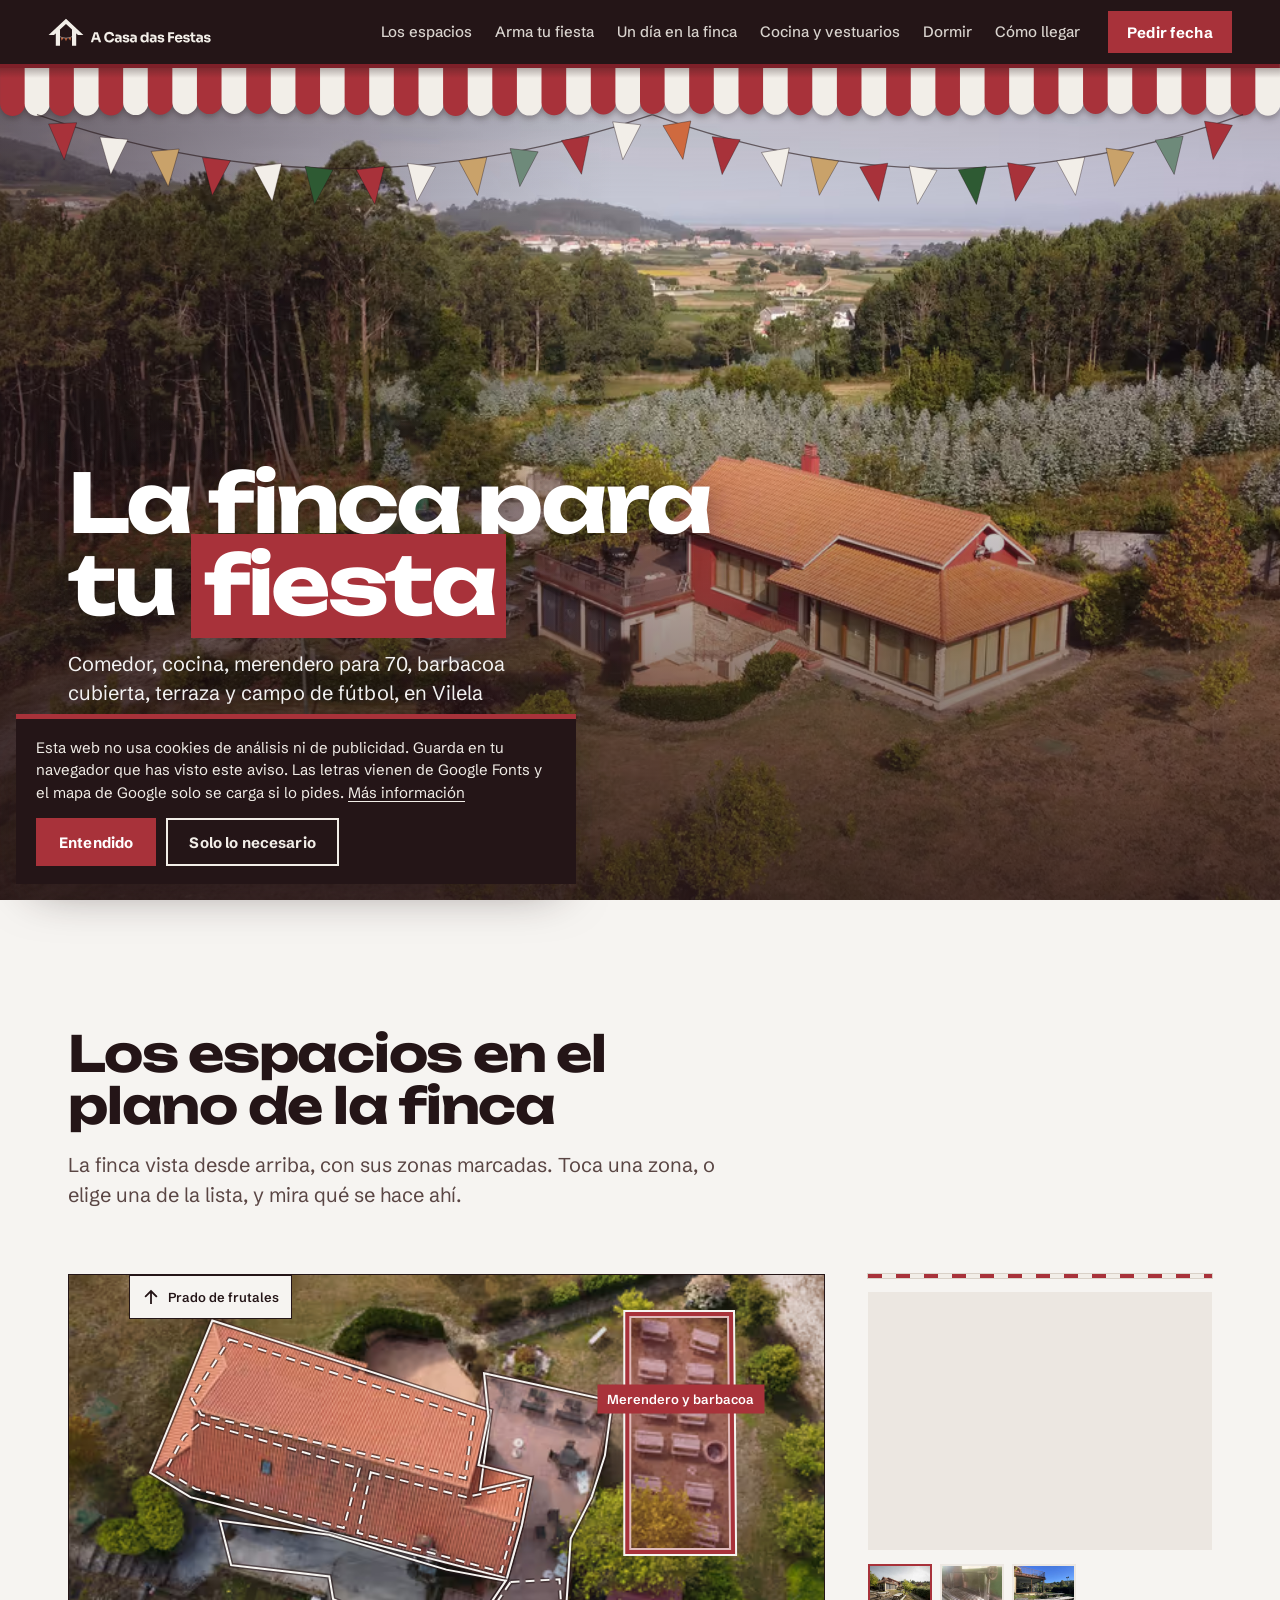
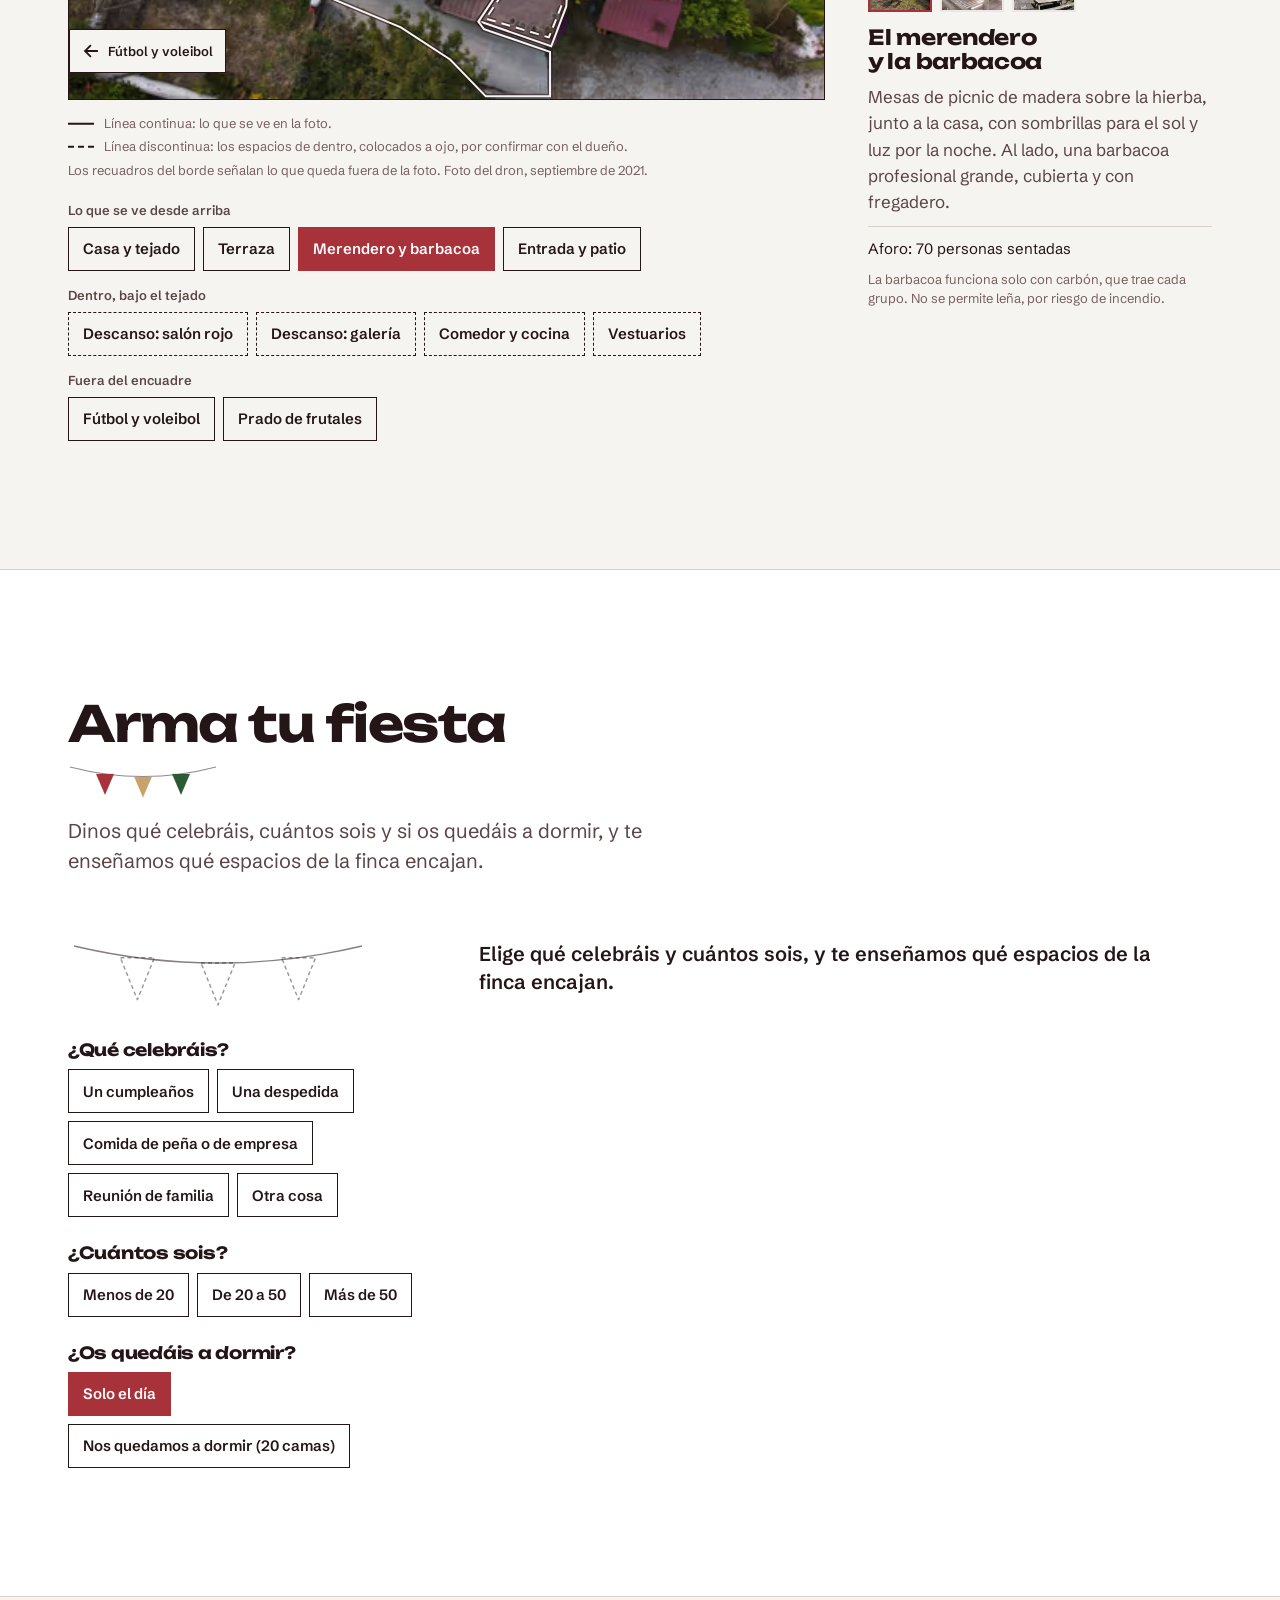
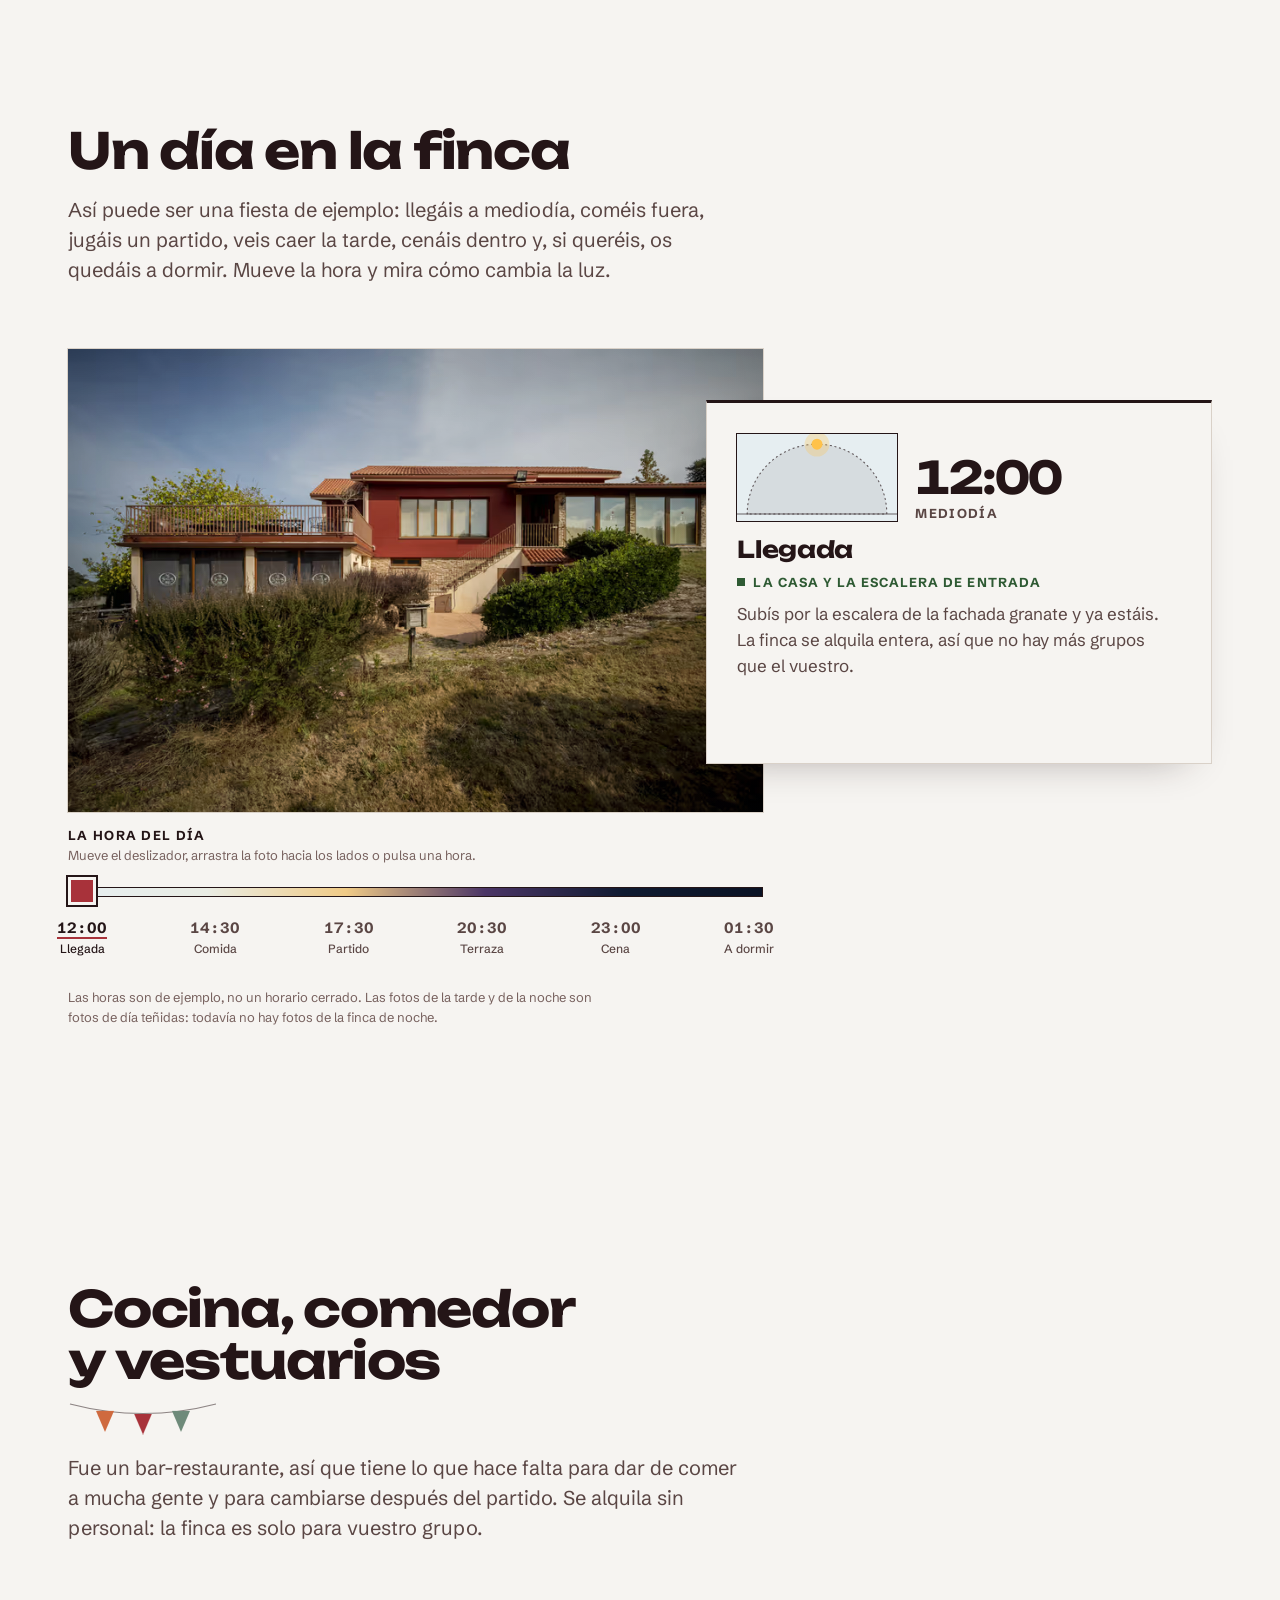
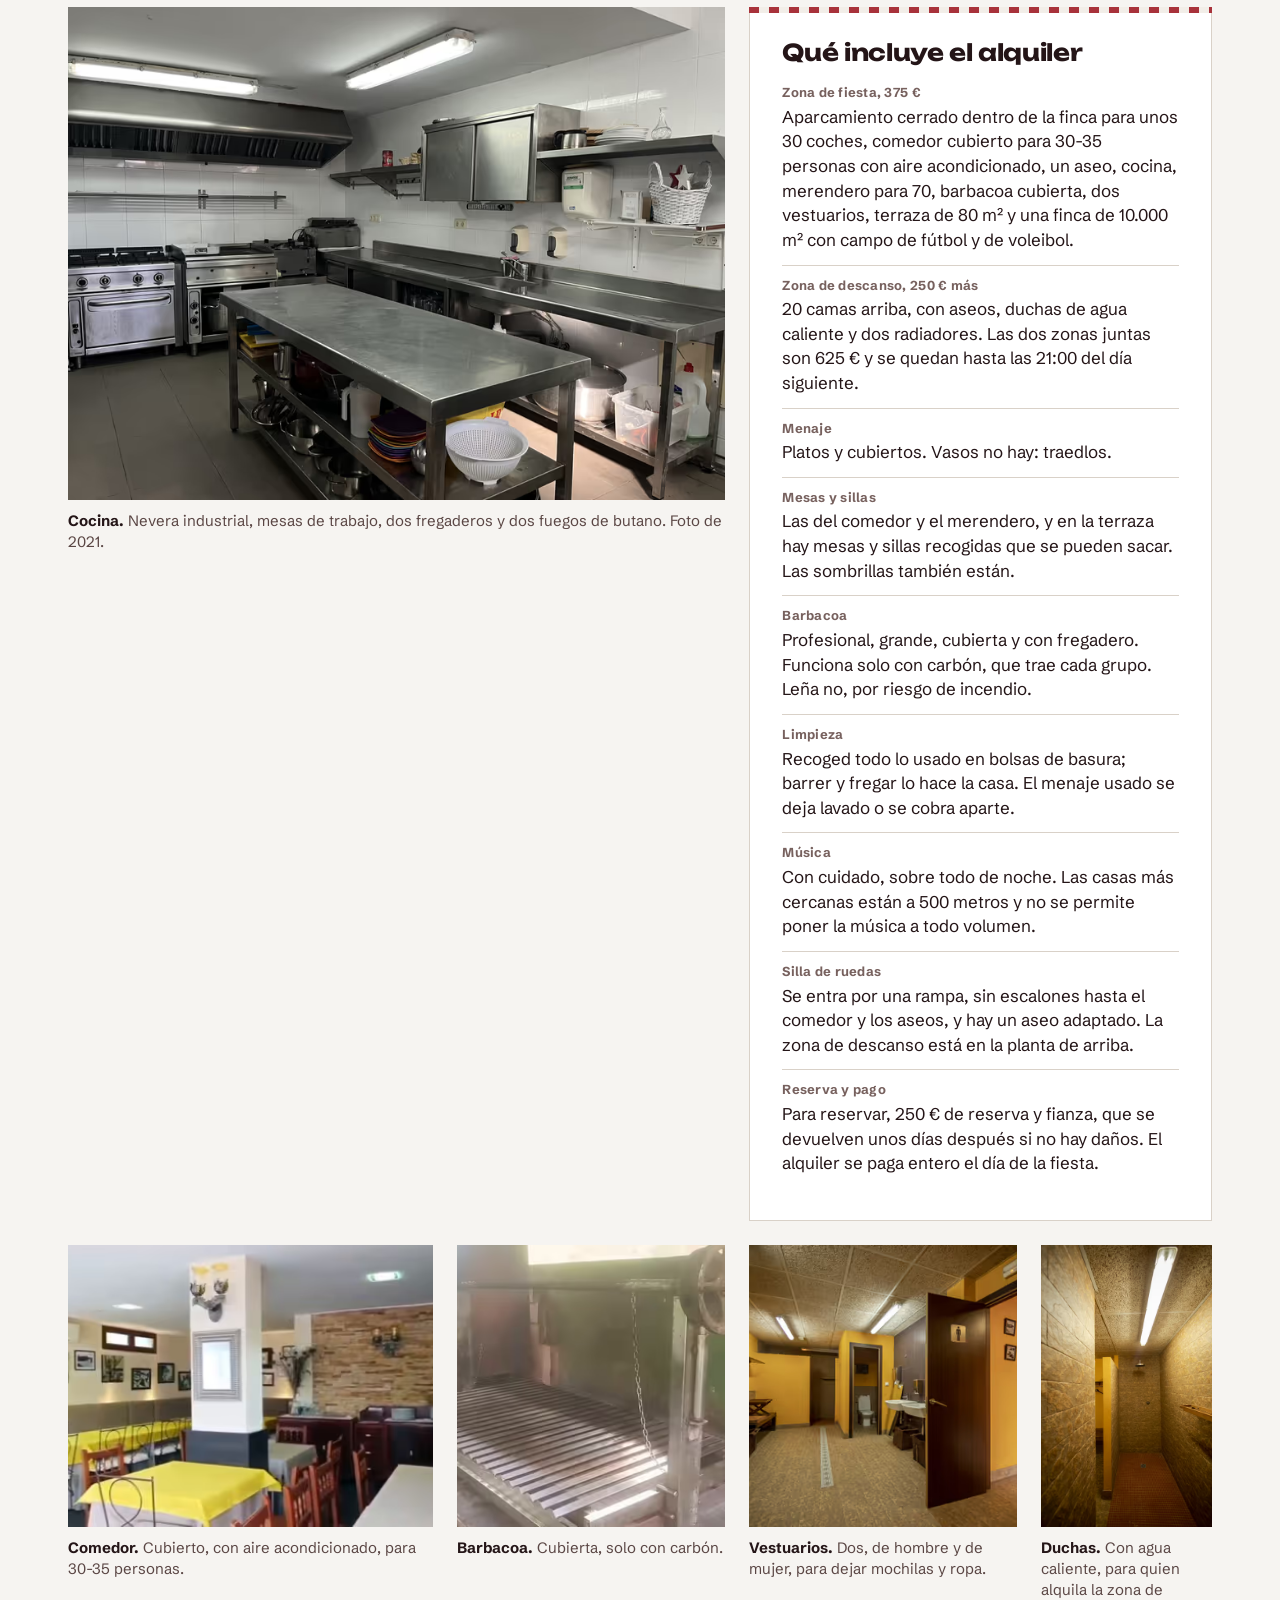
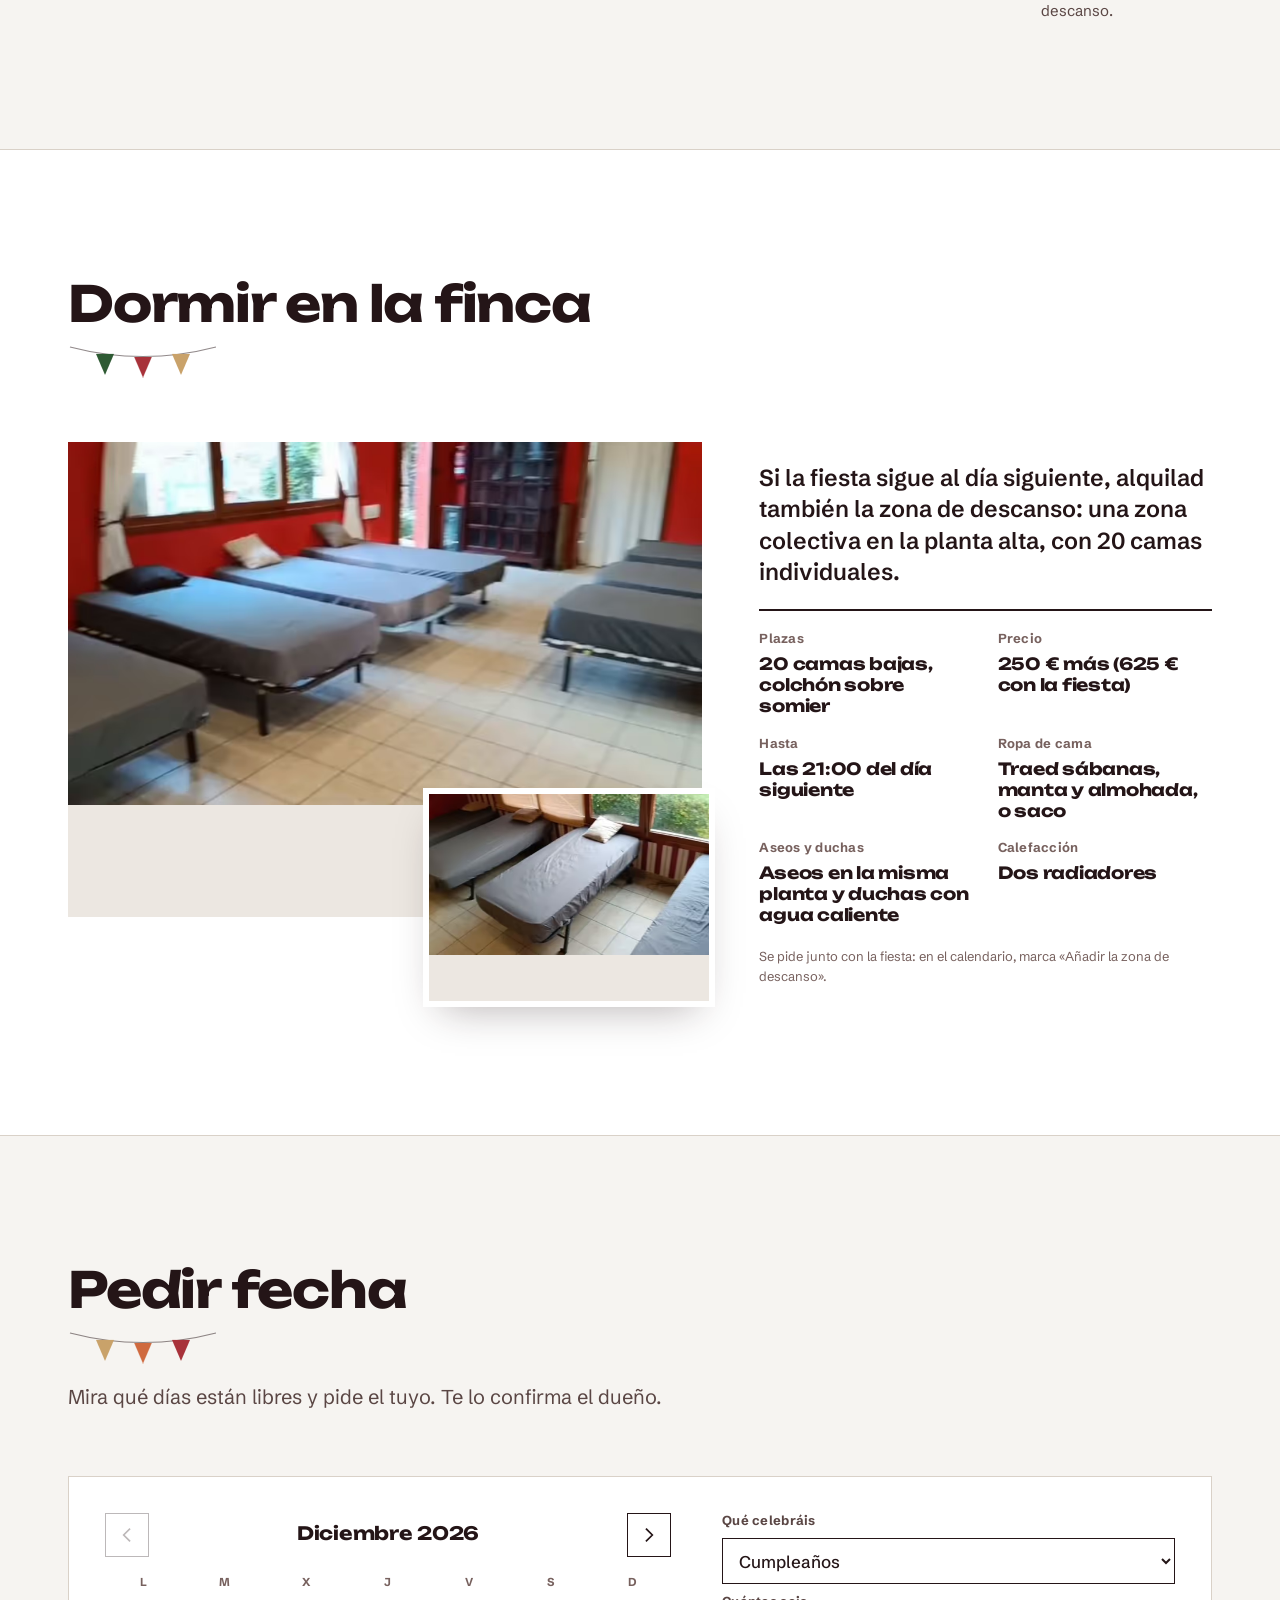
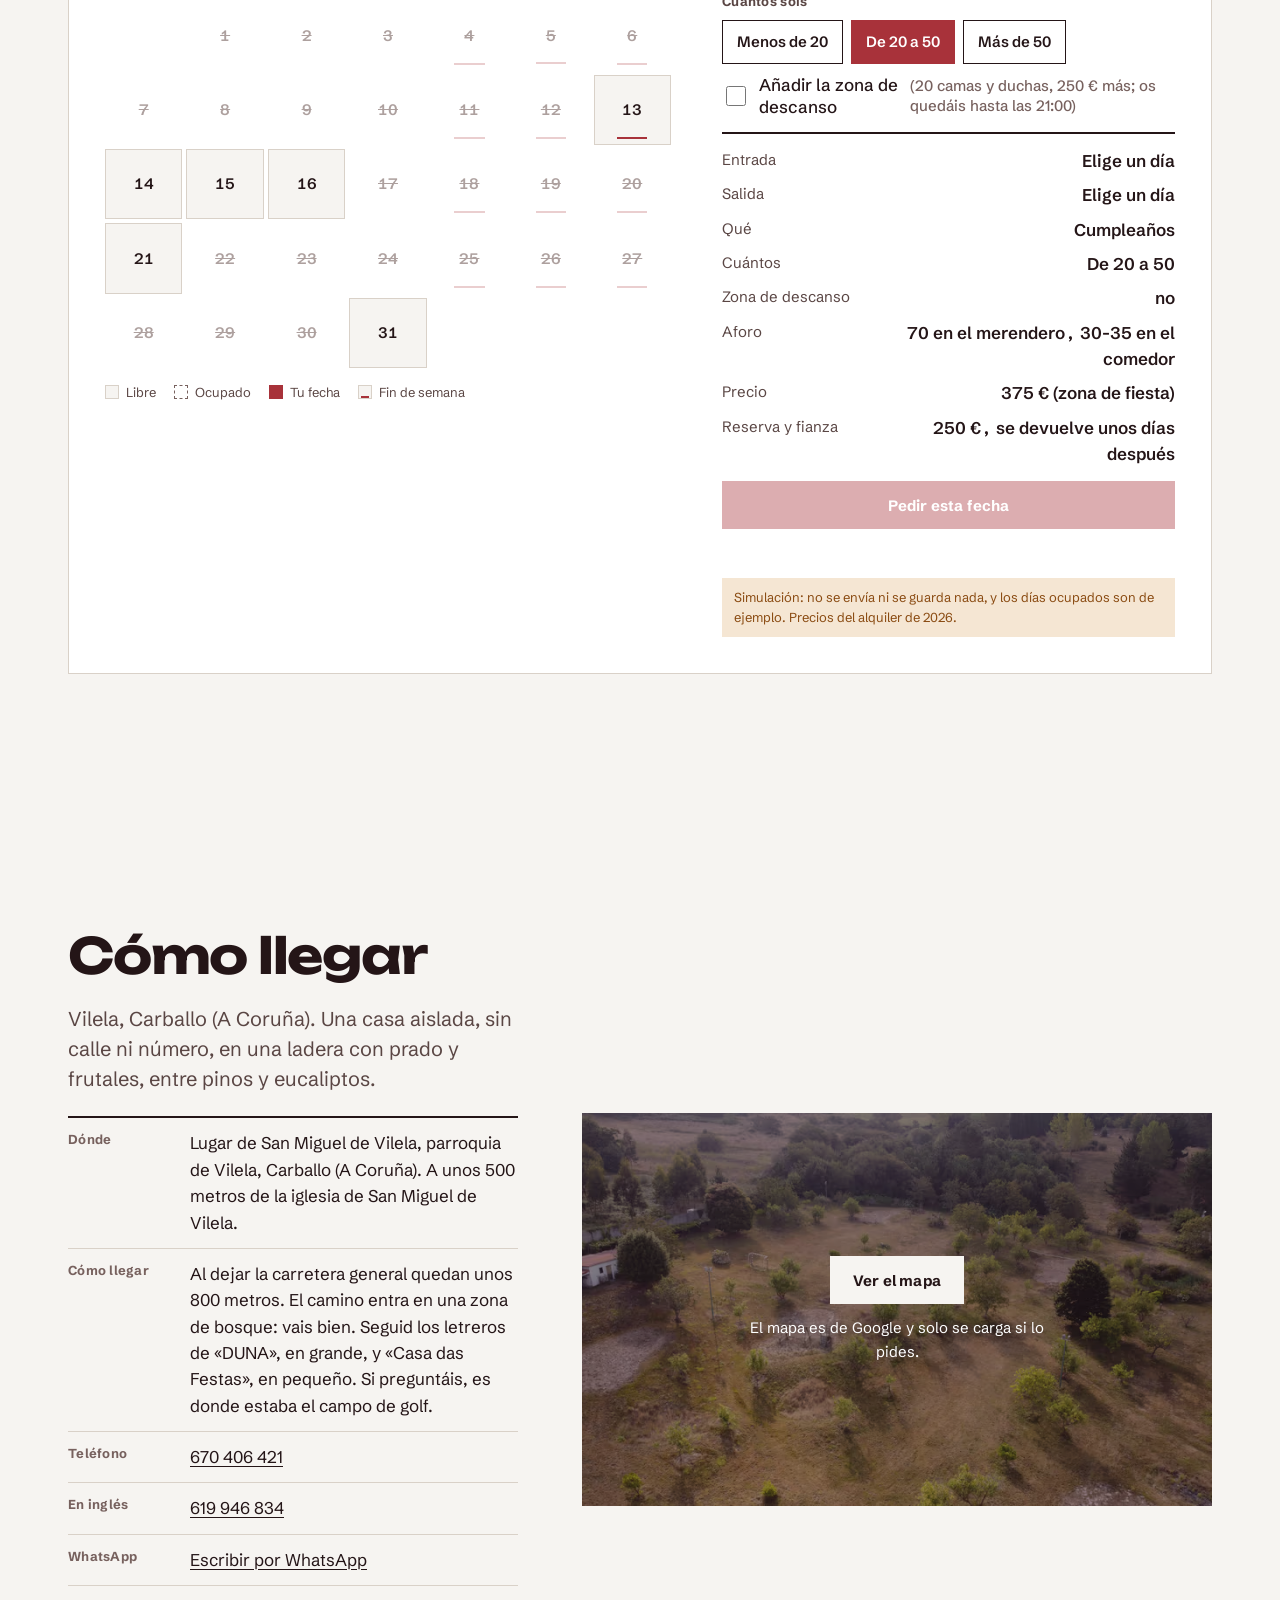
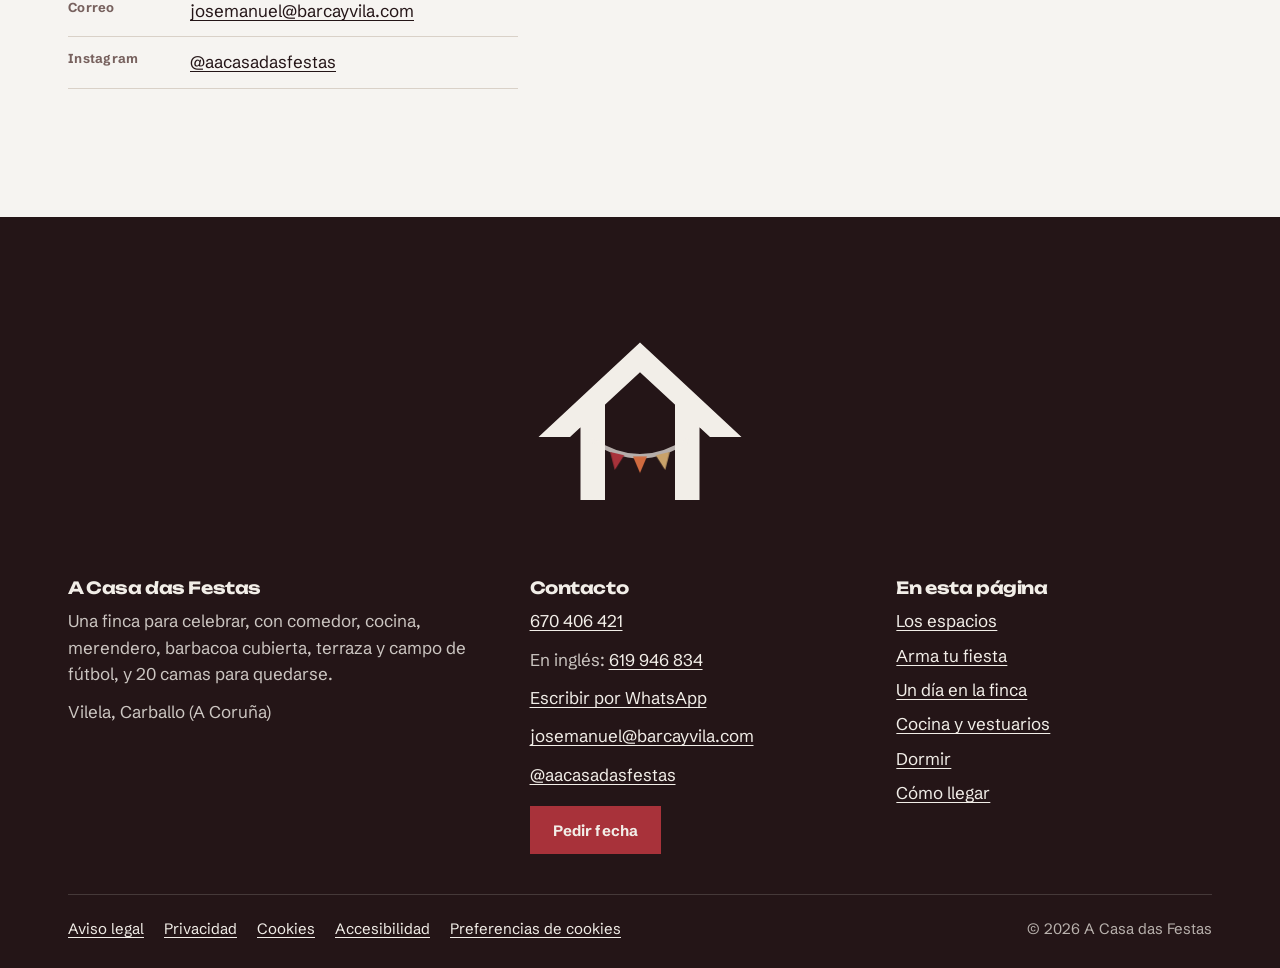
==== commit e94e7de5: "Respuestas del dueño: NIF, aparcamiento, camas y accesibilidad Quita la nota y la foto de la barra d" ====
--- a/index.html
+++ b/index.html
@@ -157,17 +157,17 @@
       <div class="pl-todas-foto"><img src="img/fotos/p05-800.jpg" srcset="img/fotos/p05-480.jpg 480w, img/fotos/p05-800.jpg 800w, img/fotos/p05-1280.jpg 1280w" sizes="(min-width:900px) 33vw, 100vw" loading="lazy" decoding="async" alt="La fachada granate de la casa vista desde abajo, con la escalera que sube al porche, un patio de losa al pie y un seto"></div>
       <div>
         <h3>La entrada y el patio</h3>
-        <p>Delante de la casa hay un suelo de hormigón y, al pie de la escalera que sube al porche, un patio pequeño de losa con un seto al lado. La finca tiene un aparcamiento grande.</p>
-        <p class="nota">Dónde está el aparcamiento: <span class="pend">[por confirmar]</span>.</p>
+        <p>Delante de la casa hay un suelo de hormigón y un patio pequeño de losa con un seto al lado. Se entra por una rampa, sin escalones.</p>
+        <p class="nota">El aparcamiento está dentro de la finca, cerrado con portal. Caben unos 30 coches.</p>
       </div>
     </li>
     <li class="pl-todas-i">
       <div class="pl-todas-foto"><img src="img/fotos/p35-800.jpg" srcset="img/fotos/p35-480.jpg 480w, img/fotos/p35-800.jpg 800w" sizes="(min-width:900px) 33vw, 100vw" loading="lazy" decoding="async" alt="Camas individuales con colchón gris y almohada en el salón de paredes rojas, con ventanas y cortinas blancas"></div>
       <div>
         <h3>La zona de descanso: el salón rojo</h3>
-        <p>El salón de paredes rojas de la planta alta. Hoy es la zona de descanso: camas individuales con colchón y funda, aseos de hombre y de mujer en la misma planta y dos radiadores.</p>
+        <p>El salón de paredes rojas de la planta alta. Hoy es la zona de descanso: camas bajas, con colchón sobre somier, aseos de hombre y de mujer en la misma planta y dos radiadores.</p>
         <p class="pl-aforo">Entre el salón y la galería: 20 camas</p>
-        <p class="nota">Se alquila aparte de la zona de fiesta: 250 € más. La barra de la pared verde sale en las fotos de 2021; si entra en el alquiler: <span class="pend">[por confirmar]</span>. Esta zona está colocada a ojo en el plano, por confirmar con el dueño.</p>
+        <p class="nota">Se alquila aparte de la zona de fiesta: 250 € más. Esta zona está colocada a ojo en el plano, por confirmar con el dueño.</p>
       </div>
     </li>
     <li class="pl-todas-i">
@@ -363,13 +363,14 @@
       <div class="cocina__incluye">
         <h3>Qué incluye el alquiler</h3>
         <dl class="incluye">
-          <div><dt>Zona de fiesta, 375 €</dt><dd>Aparcamiento grande, comedor cubierto para 30-35 personas con aire acondicionado, un aseo, cocina, merendero para 70, barbacoa cubierta, dos vestuarios, terraza de 80 m² y una finca de 10.000 m² con campo de fútbol y de voleibol.</dd></div>
+          <div><dt>Zona de fiesta, 375 €</dt><dd>Aparcamiento cerrado dentro de la finca para unos 30 coches, comedor cubierto para 30-35 personas con aire acondicionado, un aseo, cocina, merendero para 70, barbacoa cubierta, dos vestuarios, terraza de 80 m² y una finca de 10.000 m² con campo de fútbol y de voleibol.</dd></div>
           <div><dt>Zona de descanso, 250 € más</dt><dd>20 camas arriba, con aseos, duchas de agua caliente y dos radiadores. Las dos zonas juntas son 625 € y se quedan hasta las 21:00 del día siguiente.</dd></div>
           <div><dt>Menaje</dt><dd>Platos y cubiertos. Vasos no hay: traedlos.</dd></div>
           <div><dt>Mesas y sillas</dt><dd>Las del comedor y el merendero, y en la terraza hay mesas y sillas recogidas que se pueden sacar. Las sombrillas también están.</dd></div>
           <div><dt>Barbacoa</dt><dd>Profesional, grande, cubierta y con fregadero. Funciona solo con carbón, que trae cada grupo. Leña no, por riesgo de incendio.</dd></div>
           <div><dt>Limpieza</dt><dd>Recoged todo lo usado en bolsas de basura; barrer y fregar lo hace la casa. El menaje usado se deja lavado o se cobra aparte.</dd></div>
           <div><dt>Música</dt><dd>Con cuidado, sobre todo de noche. Las casas más cercanas están a 500 metros y no se permite poner la música a todo volumen.</dd></div>
+          <div><dt>Silla de ruedas</dt><dd>Se entra por una rampa, sin escalones hasta el comedor y los aseos, y hay un aseo adaptado. La zona de descanso está en la planta de arriba.</dd></div>
           <div><dt>Reserva y pago</dt><dd>Para reservar, 250 € de reserva y fianza, que se devuelven unos días después si no hay daños. El alquiler se paga entero el día de la fiesta.</dd></div>
         </dl>
       </div>
@@ -441,7 +442,7 @@
       <div class="dormir__texto">
         <p class="dormir__lead">Si la fiesta sigue al día siguiente, alquilad también la zona de descanso: una zona colectiva en la planta alta, con 20 camas individuales.</p>
         <dl class="dormir__ficha">
-          <div><dt>Plazas</dt><dd>20 camas</dd></div>
+          <div><dt>Plazas</dt><dd>20 camas bajas, colchón sobre somier</dd></div>
           <div><dt>Precio</dt><dd>250 € más (625 € con la fiesta)</dd></div>
           <div><dt>Hasta</dt><dd>Las 21:00 del día siguiente</dd></div>
           <div><dt>Ropa de cama</dt><dd>Traed sábanas, manta y almohada, o saco</dd></div>
@@ -627,7 +628,7 @@
 <script src="js/base.js?v=80a0d1b3"></script>
 <script src="js/main.js?v=4647bfc9"></script>
 <script src="js/cita.js?v=dca94d39"></script>
-<script src="js/plano.js?v=1c593290" defer></script>
+<script src="js/plano.js?v=499d5ebf" defer></script>
 <script src="js/dia.js?v=62637a39" defer></script>
 </body>
 </html>
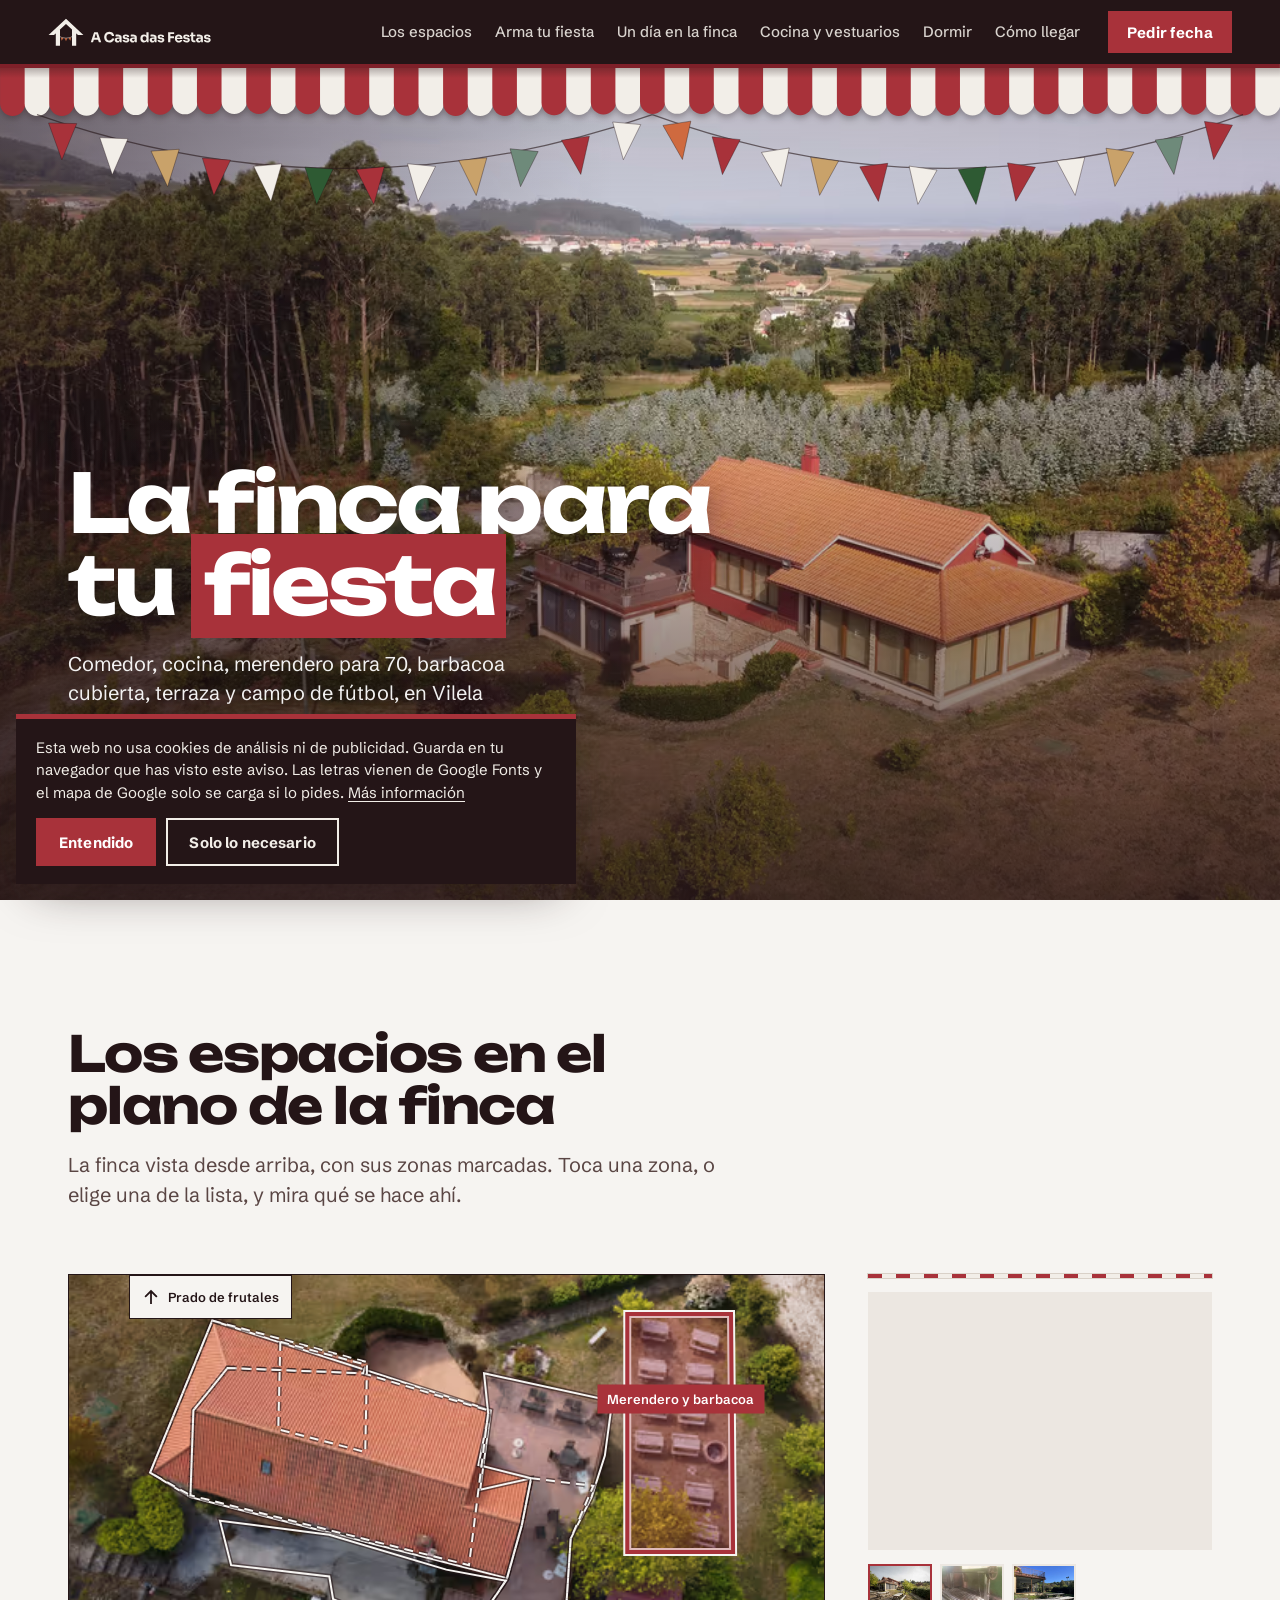
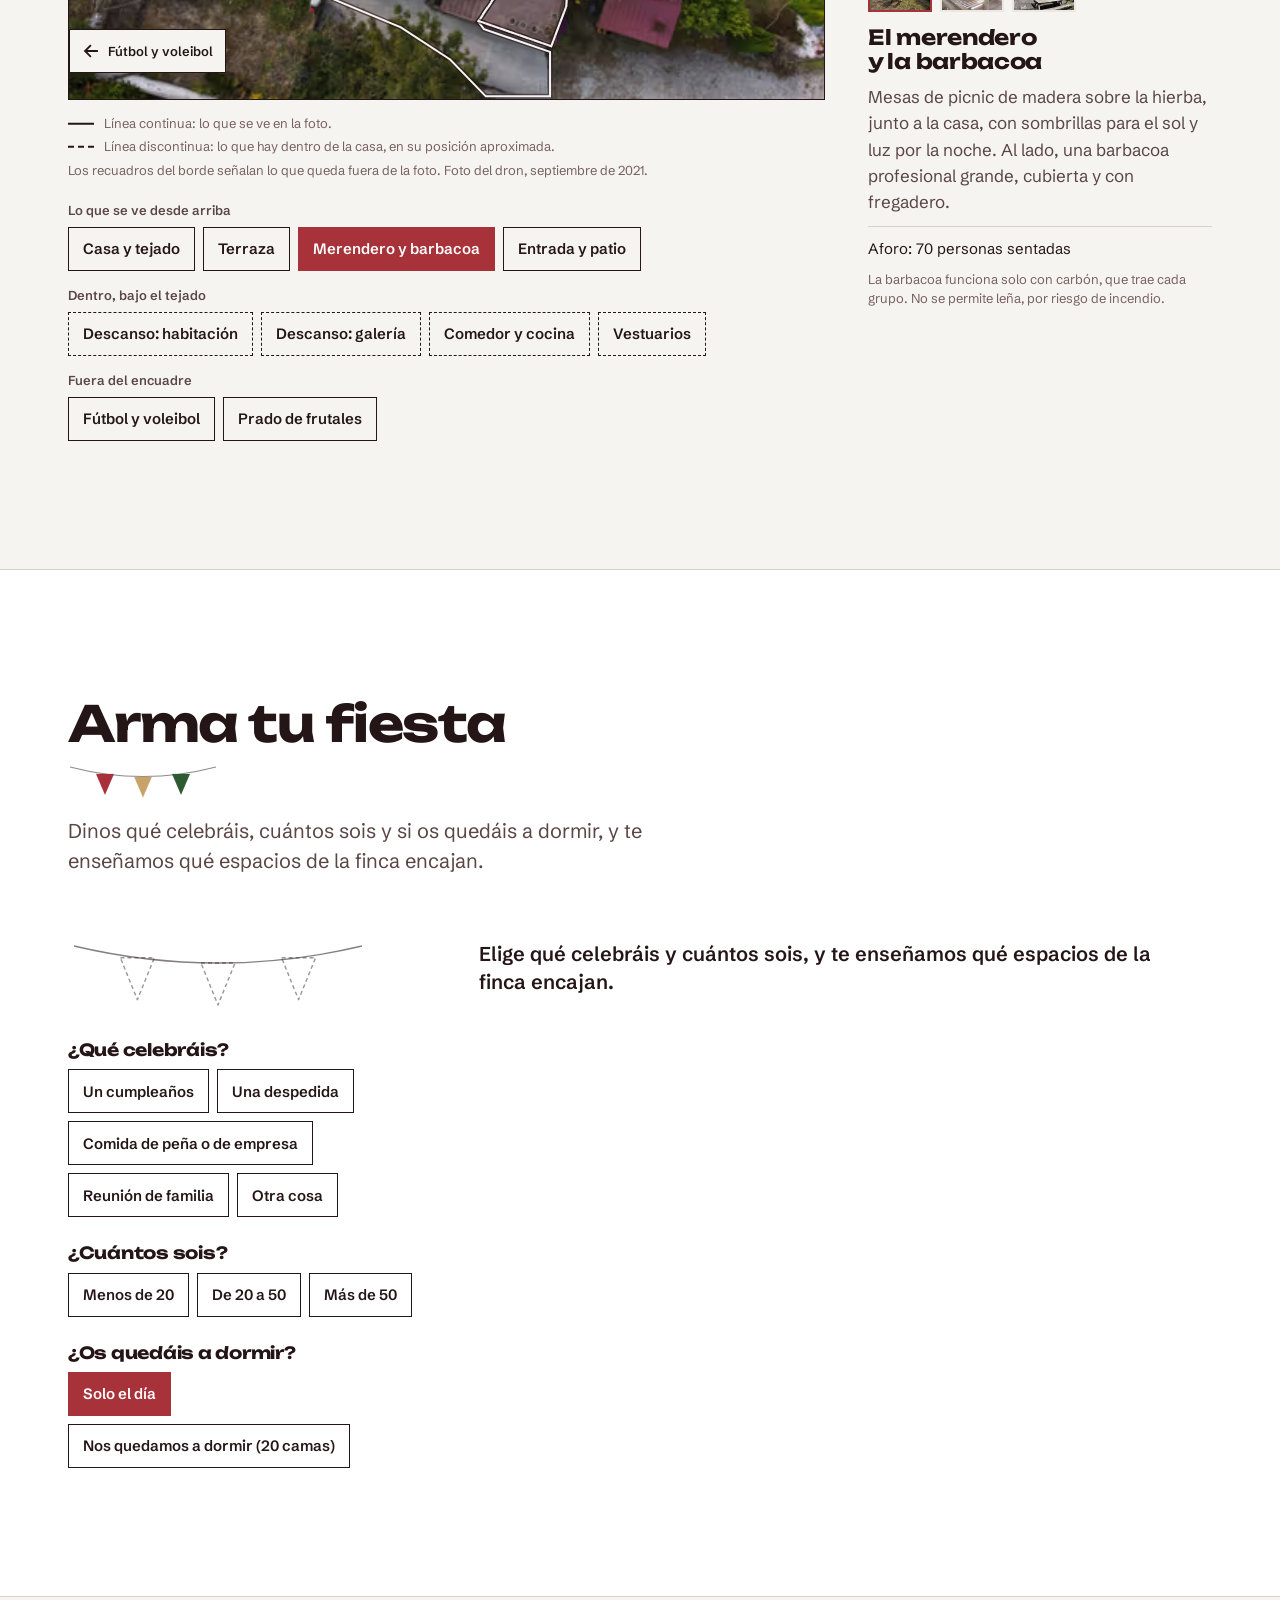
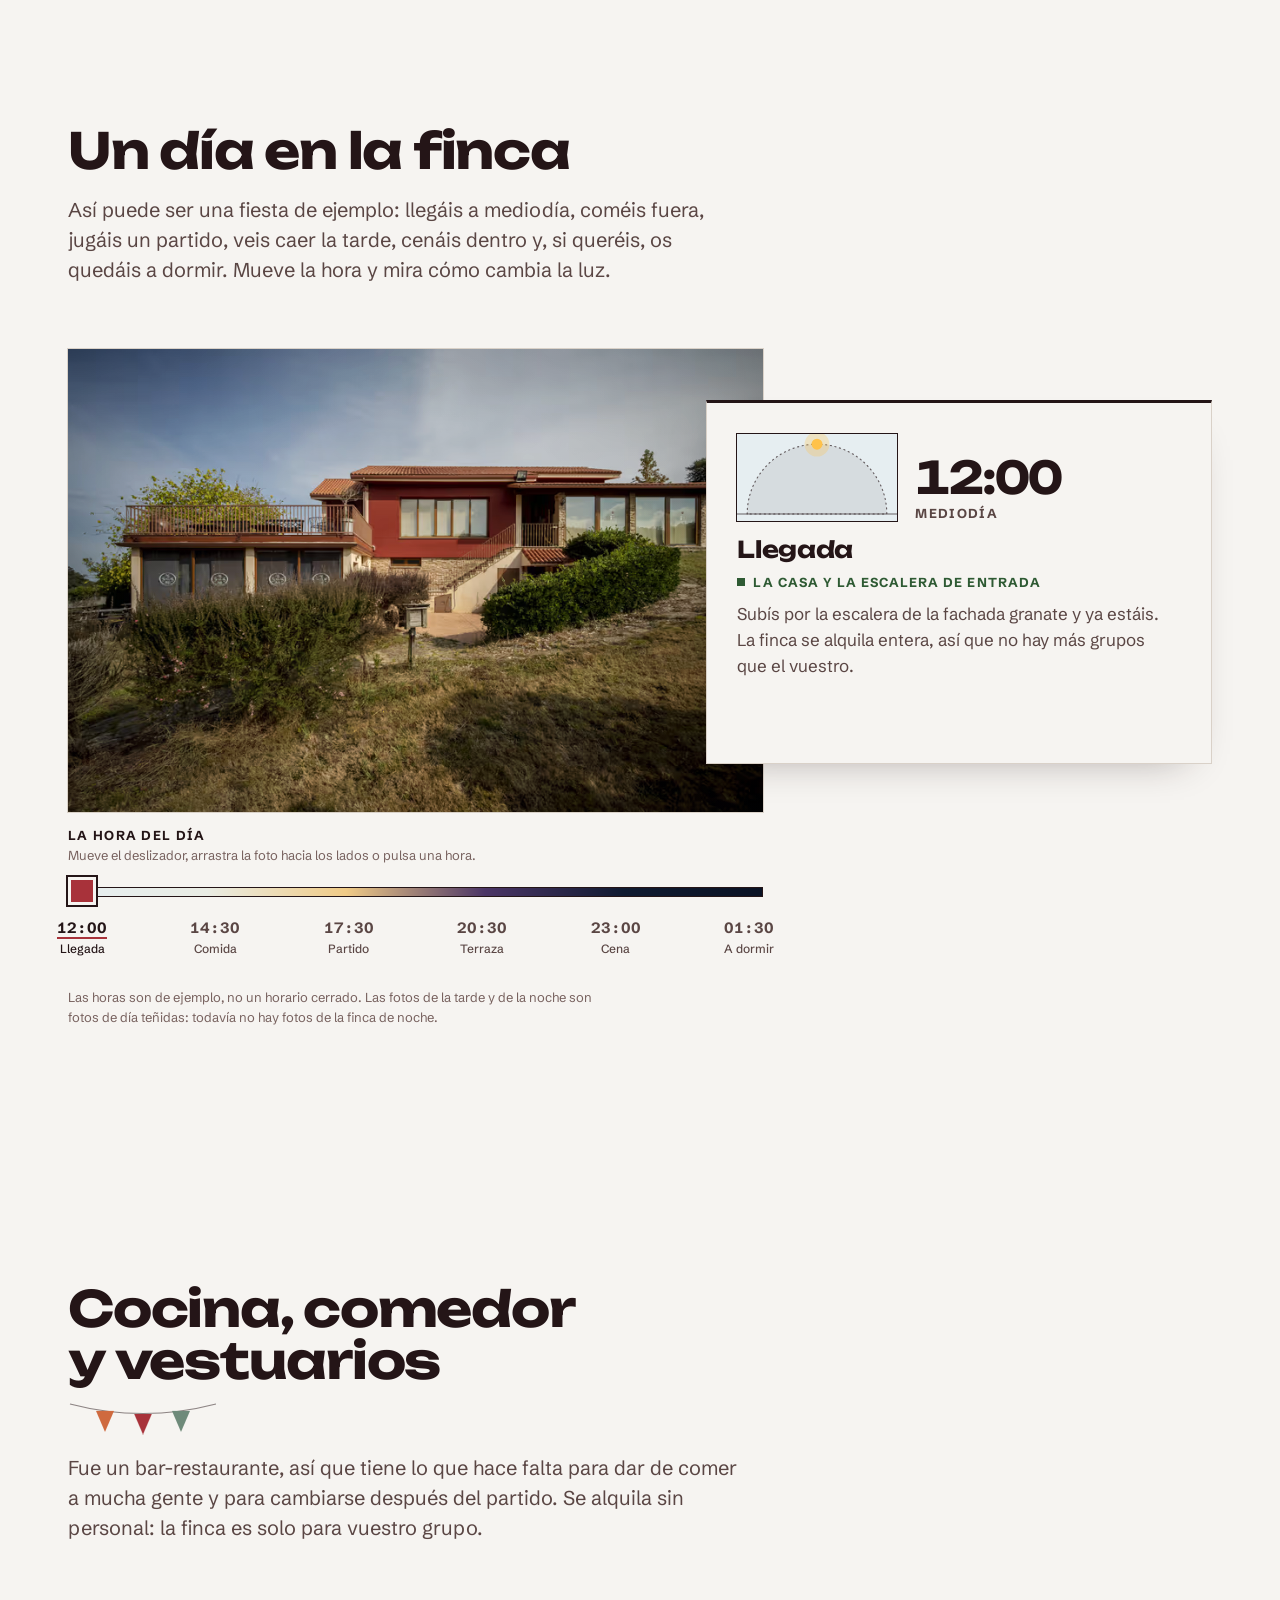
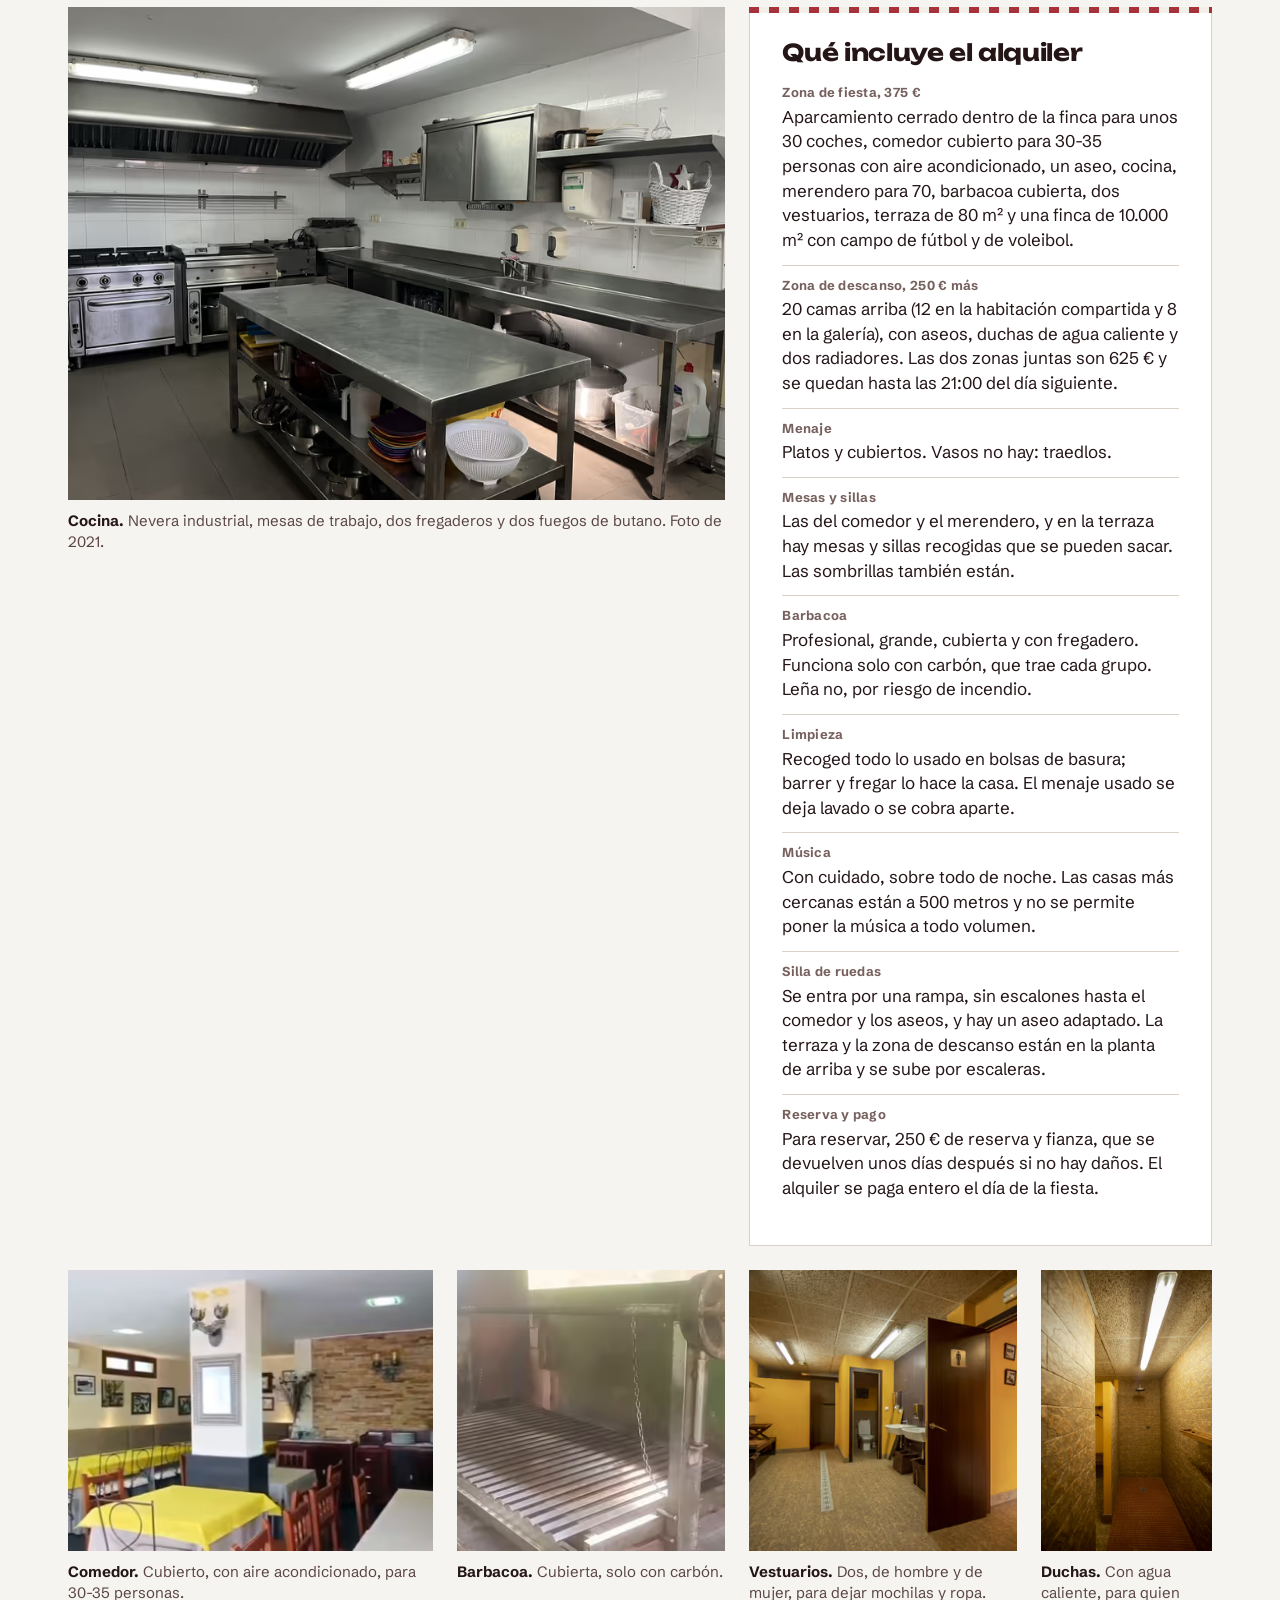
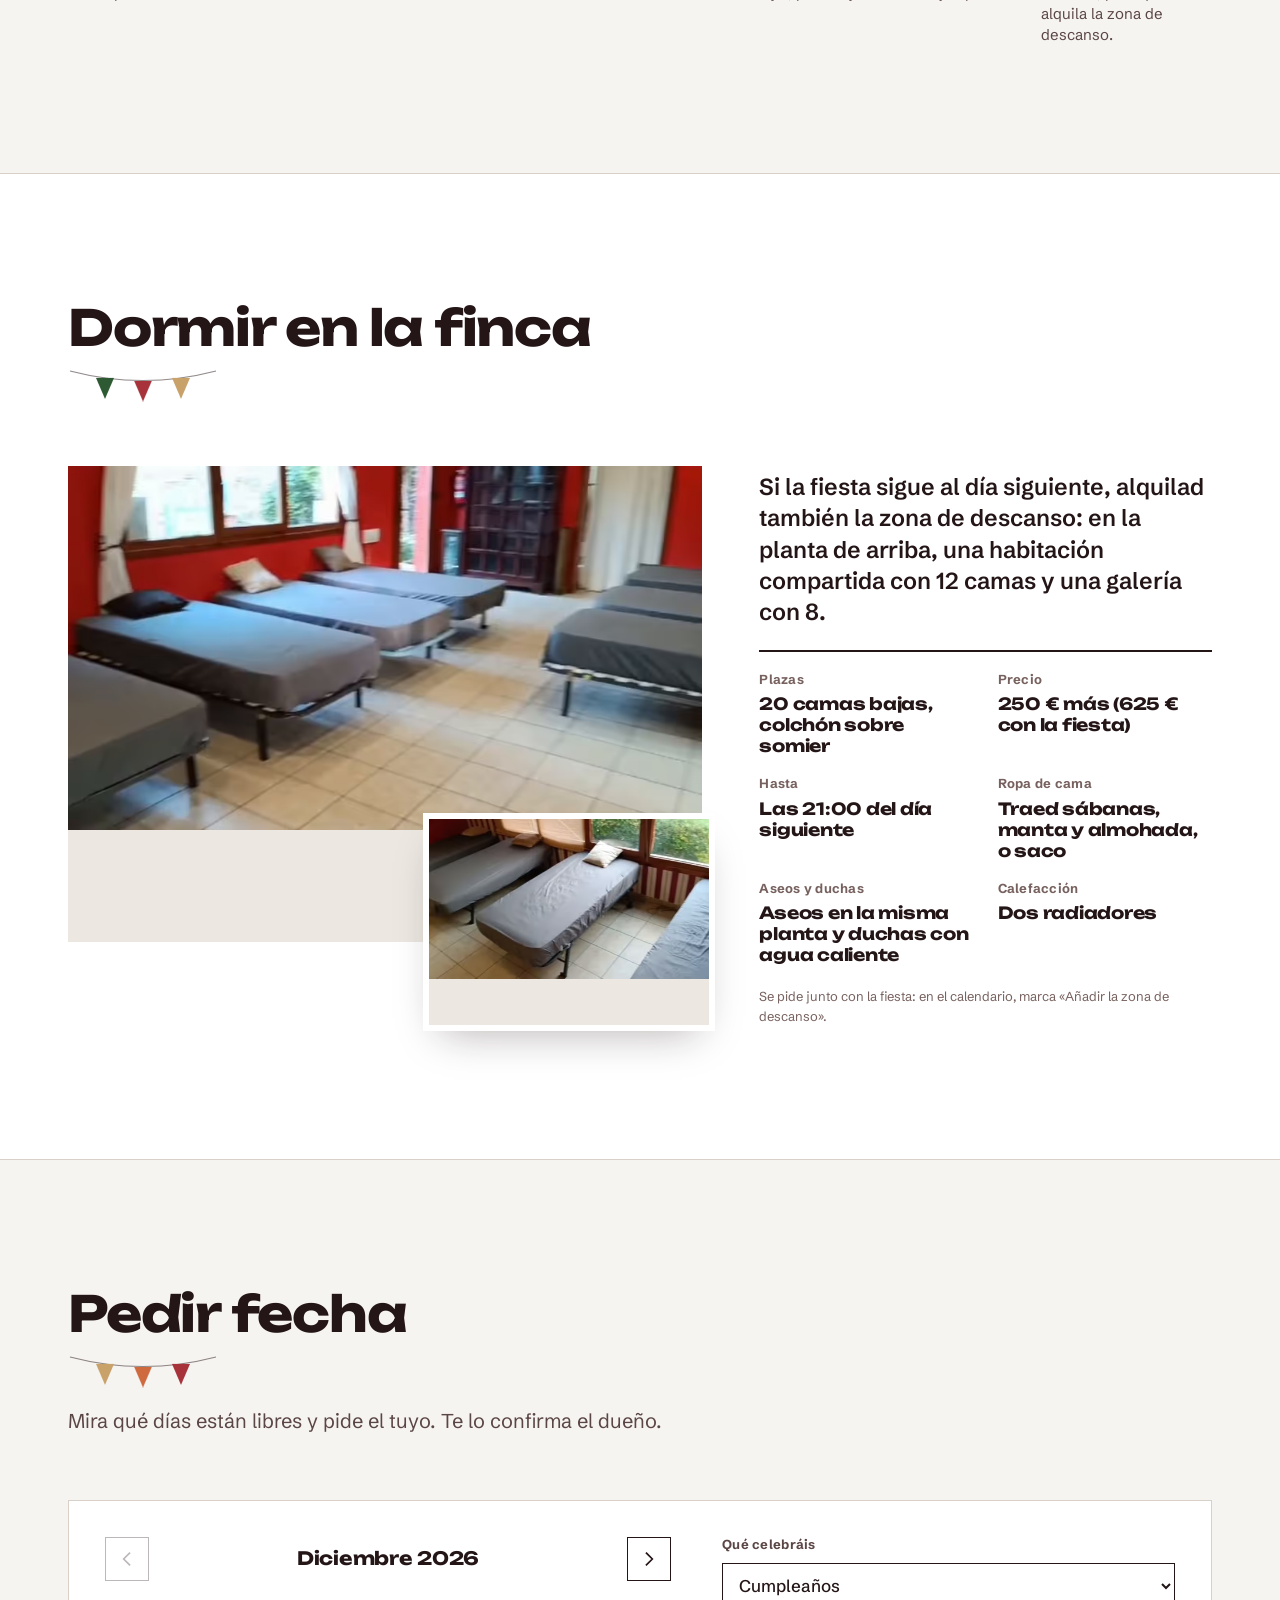
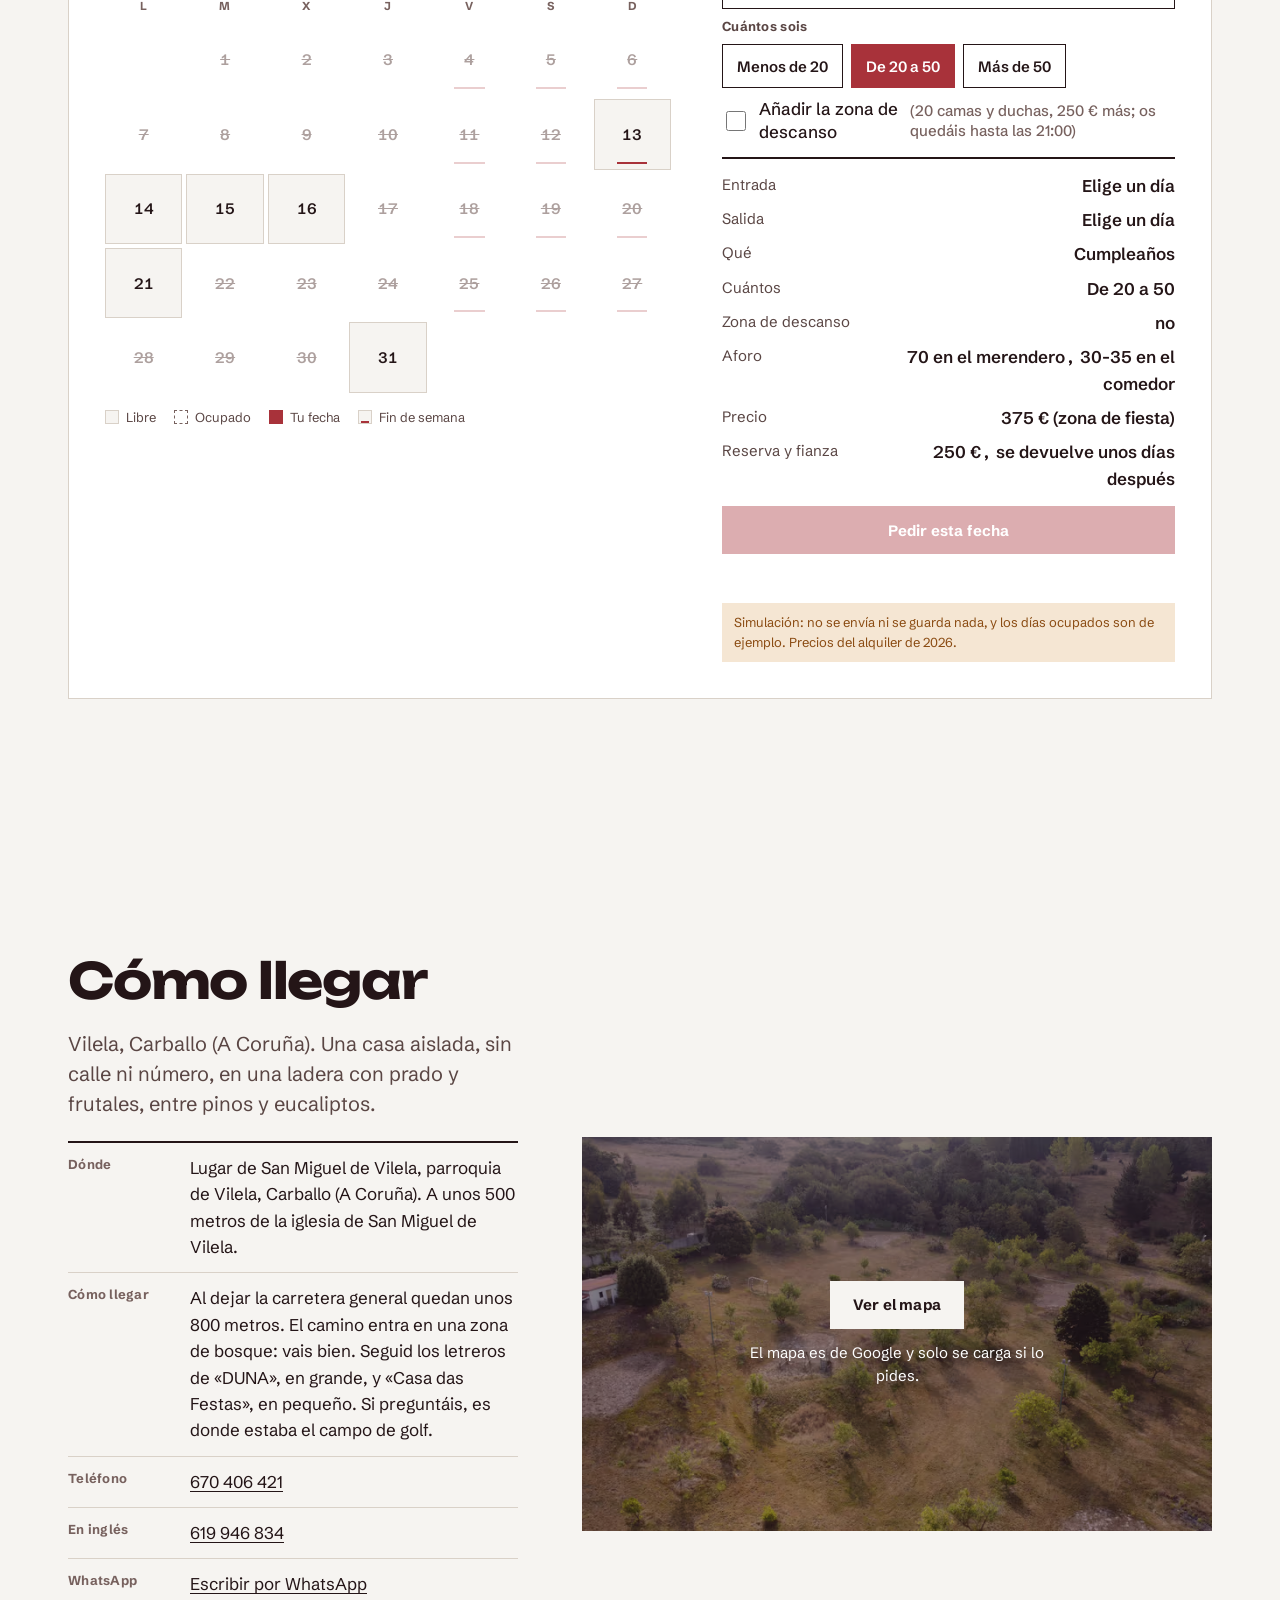
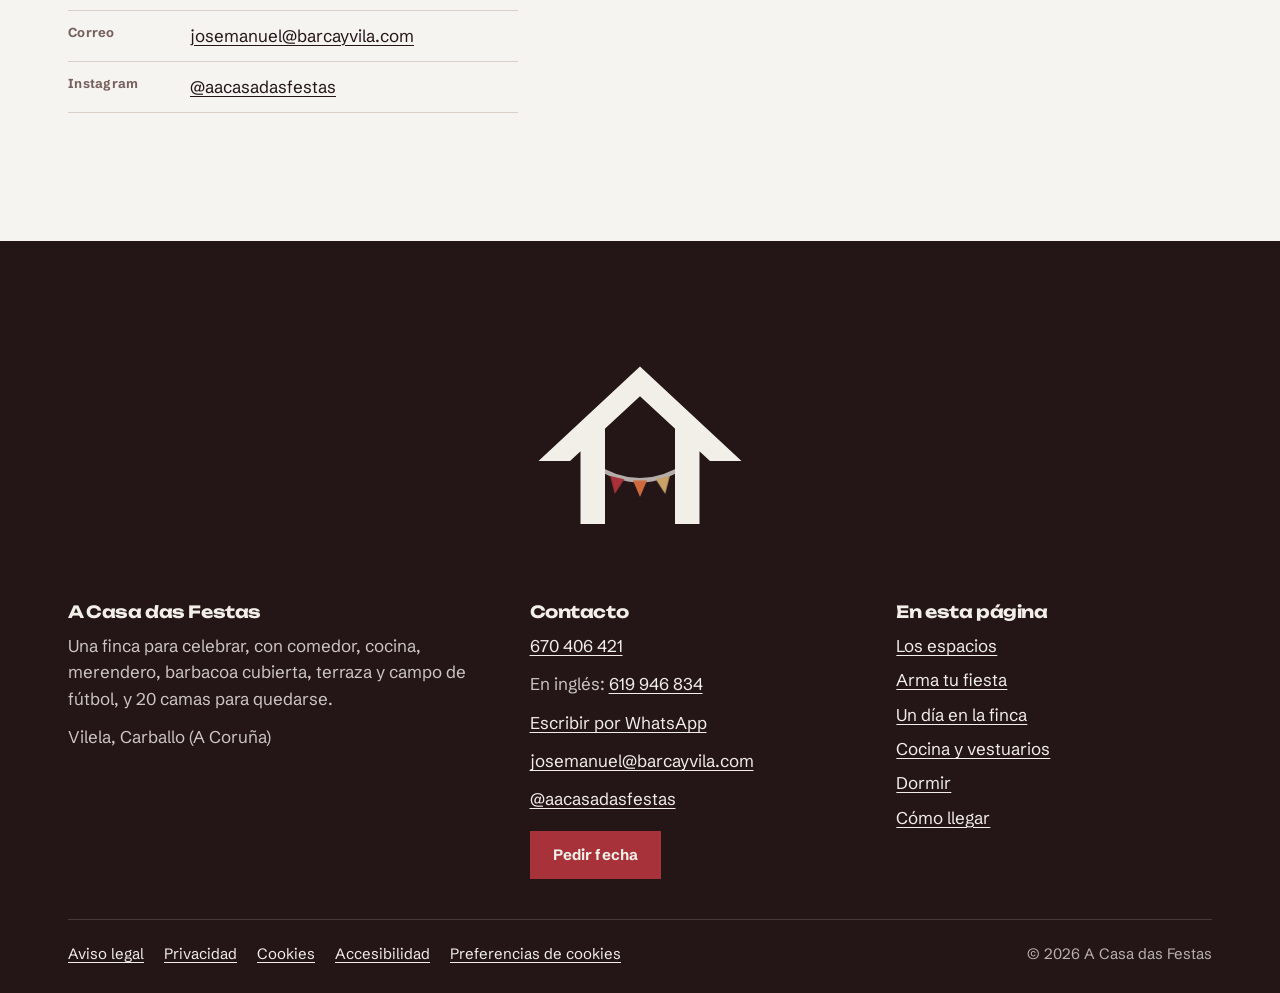
==== commit c592a4b5: "Plano según el croquis del dueño: plantas, 12+8 camas, comedor bajo la terraza Co-Authored-By: Claud" ====
--- a/index.html
+++ b/index.html
@@ -112,7 +112,7 @@
       <picture>
         <source type="image/avif" srcset="img/fotos/p03-480.avif 480w, img/fotos/p03-800.avif 800w, img/fotos/p03-1280.avif 1280w, img/fotos/p03-1920.avif 1920w, img/fotos/p03-2560.avif 2560w" sizes="(min-width:1240px) 760px, (min-width:900px) 66vw, calc(100vw - 32px)">
         <source type="image/webp" srcset="img/fotos/p03-480.webp 480w, img/fotos/p03-800.webp 800w, img/fotos/p03-1280.webp 1280w, img/fotos/p03-1920.webp 1920w, img/fotos/p03-2560.webp 2560w" sizes="(min-width:1240px) 760px, (min-width:900px) 66vw, calc(100vw - 32px)">
-        <img src="img/fotos/p03-1280.jpg" srcset="img/fotos/p03-480.jpg 480w, img/fotos/p03-800.jpg 800w, img/fotos/p03-1280.jpg 1280w, img/fotos/p03-1920.jpg 1920w, img/fotos/p03-2560.jpg 2560w" sizes="(min-width:1240px) 760px, (min-width:900px) 66vw, calc(100vw - 32px)" width="2560" height="1440" loading="lazy" decoding="async" alt="Foto cenital de la finca hecha con dron: el tejado naranja de la casa, la terraza con barandilla a su derecha y las mesas de picnic de madera del merendero en el prado, con un círculo de fuego">
+        <img src="img/fotos/p03-1280.jpg" srcset="img/fotos/p03-480.jpg 480w, img/fotos/p03-800.jpg 800w, img/fotos/p03-1280.jpg 1280w, img/fotos/p03-1920.jpg 1920w, img/fotos/p03-2560.jpg 2560w" sizes="(min-width:1240px) 760px, (min-width:900px) 66vw, calc(100vw - 32px)" width="2560" height="1440" loading="lazy" decoding="async" alt="Foto cenital de la finca hecha con dron: el tejado naranja de la casa, la terraza con barandilla a su derecha y las mesas de picnic de madera del merendero en el prado">
       </picture>
     </div>
 
@@ -120,7 +120,7 @@
 
     <div class="pl-clave">
       <p class="nota pl-clave-i"><i class="pl-clave-sol" aria-hidden="true"></i>Línea continua: lo que se ve en la foto.</p>
-      <p class="nota pl-clave-i"><i class="pl-clave-disc" aria-hidden="true"></i>Línea discontinua: los espacios de dentro, colocados a ojo, por confirmar con el dueño.</p>
+      <p class="nota pl-clave-i"><i class="pl-clave-disc" aria-hidden="true"></i>Línea discontinua: lo que hay dentro de la casa, en su posición aproximada.</p>
       <p class="nota pl-clave-i">Los recuadros del borde señalan lo que queda fuera de la foto. Foto del dron, septiembre de 2021.</p>
     </div>
 
@@ -140,7 +140,7 @@
       <div class="pl-todas-foto"><img src="img/fotos/p15-800.jpg" srcset="img/fotos/p15-480.jpg 480w, img/fotos/p15-800.jpg 800w, img/fotos/p15-1280.jpg 1280w" sizes="(min-width:900px) 33vw, 100vw" loading="lazy" decoding="async" alt="La terraza con barandilla, sillas de madera y mesas, frente a un valle verde con eucaliptos bajo un cielo azul"></div>
       <div>
         <h3>La terraza</h3>
-        <p>Una terraza en alto, de baldosa, con barandilla por todo el borde y vistas al valle. Hay mesas y sillas recogidas que se pueden sacar, y da al lado del merendero.</p>
+        <p>Una terraza en alto, de baldosa, con barandilla por todo el borde y vistas al valle. Hay mesas y sillas recogidas que se pueden sacar, y da al lado del merendero. Se sube por escaleras, desde fuera o desde dentro de la casa; debajo está el comedor.</p>
         <p class="pl-aforo">Superficie: 80 m²</p>
       </div>
     </li>
@@ -164,36 +164,36 @@
     <li class="pl-todas-i">
       <div class="pl-todas-foto"><img src="img/fotos/p35-800.jpg" srcset="img/fotos/p35-480.jpg 480w, img/fotos/p35-800.jpg 800w" sizes="(min-width:900px) 33vw, 100vw" loading="lazy" decoding="async" alt="Camas individuales con colchón gris y almohada en el salón de paredes rojas, con ventanas y cortinas blancas"></div>
       <div>
-        <h3>La zona de descanso: el salón rojo</h3>
-        <p>El salón de paredes rojas de la planta alta. Hoy es la zona de descanso: camas bajas, con colchón sobre somier, aseos de hombre y de mujer en la misma planta y dos radiadores.</p>
-        <p class="pl-aforo">Entre el salón y la galería: 20 camas</p>
-        <p class="nota">Se alquila aparte de la zona de fiesta: 250 € más. Esta zona está colocada a ojo en el plano, por confirmar con el dueño.</p>
+        <h3>La zona de descanso: la habitación compartida</h3>
+        <p>En la planta de arriba, la habitación de paredes rojas: camas bajas, con colchón sobre somier, y dos radiadores. Al lado, aseos de hombre y de mujer. Se sube por la escalera de dentro o por la de fuera.</p>
+        <p class="pl-aforo">Plazas: 12 camas</p>
+        <p class="nota">Se alquila aparte de la zona de fiesta: 250 € más. Está dentro de la casa: en el plano, la posición es aproximada.</p>
       </div>
     </li>
     <li class="pl-todas-i">
       <div class="pl-todas-foto"><img src="img/fotos/p36-800.jpg" srcset="img/fotos/p36-480.jpg 480w, img/fotos/p36-800.jpg 800w" sizes="(min-width:900px) 33vw, 100vw" loading="lazy" decoding="async" alt="Camas individuales con colchón gris junto a los ventanales y la pared de rayas rojas y blancas de la galería"></div>
       <div>
         <h3>La zona de descanso: la galería de las rayas</h3>
-        <p>Una galería acristalada con techo de madera, estores de bambú y una pared de rayas rojas y blancas. Hoy también tiene camas: es parte de la zona de descanso.</p>
-        <p class="pl-aforo">Entre el salón y la galería: 20 camas</p>
-        <p class="nota">Se alquila aparte de la zona de fiesta: 250 € más. Esta zona está colocada a ojo en el plano, por confirmar con el dueño.</p>
+        <p>En la planta de arriba, una galería acristalada que rodea la habitación por dos lados, con techo de madera, estores de bambú y una pared de rayas rojas y blancas. Hoy tiene camas: es parte de la zona de descanso.</p>
+        <p class="pl-aforo">Plazas: 8 camas</p>
+        <p class="nota">Se alquila aparte de la zona de fiesta: 250 € más. Está dentro de la casa: en el plano, la posición es aproximada.</p>
       </div>
     </li>
     <li class="pl-todas-i">
       <div class="pl-todas-foto"><img src="img/fotos/p37-800.jpg" srcset="img/fotos/p37-480.jpg 480w, img/fotos/p37-800.jpg 800w" sizes="(min-width:900px) 33vw, 100vw" loading="lazy" decoding="async" alt="El comedor con mesas de manteles amarillos, sillas de madera, pared de piedra y aire acondicionado"></div>
       <div>
         <h3>El comedor y la cocina</h3>
-        <p>Un comedor cubierto, con aire acondicionado y un aseo al lado, y una cocina con nevera industrial (y un congelador en el almacén), mesas de trabajo, dos fregaderos y una cocina de butano de dos fuegos.</p>
+        <p>En la planta baja, debajo de la terraza, un comedor cubierto con aire acondicionado. Al lado, un aseo y la cocina, con nevera industrial (y un congelador en el almacén), mesas de trabajo, dos fregaderos y una cocina de butano de dos fuegos.</p>
         <p class="pl-aforo">Aforo: 30-35 personas</p>
-        <p class="nota">Hay platos y cubiertos. Vasos no: hay que traerlos. Esta zona está colocada a ojo en el plano, por confirmar con el dueño.</p>
+        <p class="nota">Hay platos y cubiertos. Vasos no: hay que traerlos. Está dentro de la casa: en el plano, la posición es aproximada.</p>
       </div>
     </li>
     <li class="pl-todas-i">
       <div class="pl-todas-foto"><img src="img/fotos/p33-800.jpg" srcset="img/fotos/p33-480.jpg 480w, img/fotos/p33-800.jpg 800w, img/fotos/p33-1280.jpg 1280w" sizes="(min-width:900px) 33vw, 100vw" loading="lazy" decoding="async" alt="Un vestuario de paredes amarillas con un banco de madera y una puerta oscura abierta"></div>
       <div>
         <h3>Los vestuarios</h3>
-        <p>Dos vestuarios amplios, de hombre y de mujer, con bancos de madera, para dejar mochilas y ropa. Las duchas, con agua caliente, son para quien alquila también la zona de descanso.</p>
-        <p class="nota">Esta zona está colocada a ojo en el plano, por confirmar con el dueño.</p>
+        <p>En la planta baja, entre la cocina y el recibidor de la entrada, dos vestuarios amplios, de hombre y de mujer, con bancos de madera, para dejar mochilas y ropa. Las duchas, con agua caliente, son para quien alquila también la zona de descanso.</p>
+        <p class="nota">Está dentro de la casa: en el plano, la posición es aproximada.</p>
       </div>
     </li>
     <li class="pl-todas-i">
@@ -364,13 +364,13 @@
         <h3>Qué incluye el alquiler</h3>
         <dl class="incluye">
           <div><dt>Zona de fiesta, 375 €</dt><dd>Aparcamiento cerrado dentro de la finca para unos 30 coches, comedor cubierto para 30-35 personas con aire acondicionado, un aseo, cocina, merendero para 70, barbacoa cubierta, dos vestuarios, terraza de 80 m² y una finca de 10.000 m² con campo de fútbol y de voleibol.</dd></div>
-          <div><dt>Zona de descanso, 250 € más</dt><dd>20 camas arriba, con aseos, duchas de agua caliente y dos radiadores. Las dos zonas juntas son 625 € y se quedan hasta las 21:00 del día siguiente.</dd></div>
+          <div><dt>Zona de descanso, 250 € más</dt><dd>20 camas arriba (12 en la habitación compartida y 8 en la galería), con aseos, duchas de agua caliente y dos radiadores. Las dos zonas juntas son 625 € y se quedan hasta las 21:00 del día siguiente.</dd></div>
           <div><dt>Menaje</dt><dd>Platos y cubiertos. Vasos no hay: traedlos.</dd></div>
           <div><dt>Mesas y sillas</dt><dd>Las del comedor y el merendero, y en la terraza hay mesas y sillas recogidas que se pueden sacar. Las sombrillas también están.</dd></div>
           <div><dt>Barbacoa</dt><dd>Profesional, grande, cubierta y con fregadero. Funciona solo con carbón, que trae cada grupo. Leña no, por riesgo de incendio.</dd></div>
           <div><dt>Limpieza</dt><dd>Recoged todo lo usado en bolsas de basura; barrer y fregar lo hace la casa. El menaje usado se deja lavado o se cobra aparte.</dd></div>
           <div><dt>Música</dt><dd>Con cuidado, sobre todo de noche. Las casas más cercanas están a 500 metros y no se permite poner la música a todo volumen.</dd></div>
-          <div><dt>Silla de ruedas</dt><dd>Se entra por una rampa, sin escalones hasta el comedor y los aseos, y hay un aseo adaptado. La zona de descanso está en la planta de arriba.</dd></div>
+          <div><dt>Silla de ruedas</dt><dd>Se entra por una rampa, sin escalones hasta el comedor y los aseos, y hay un aseo adaptado. La terraza y la zona de descanso están en la planta de arriba y se sube por escaleras.</dd></div>
           <div><dt>Reserva y pago</dt><dd>Para reservar, 250 € de reserva y fianza, que se devuelven unos días después si no hay daños. El alquiler se paga entero el día de la fiesta.</dd></div>
         </dl>
       </div>
@@ -440,7 +440,7 @@
         </figure>
       </div>
       <div class="dormir__texto">
-        <p class="dormir__lead">Si la fiesta sigue al día siguiente, alquilad también la zona de descanso: una zona colectiva en la planta alta, con 20 camas individuales.</p>
+        <p class="dormir__lead">Si la fiesta sigue al día siguiente, alquilad también la zona de descanso: en la planta de arriba, una habitación compartida con 12 camas y una galería con 8.</p>
         <dl class="dormir__ficha">
           <div><dt>Plazas</dt><dd>20 camas bajas, colchón sobre somier</dd></div>
           <div><dt>Precio</dt><dd>250 € más (625 € con la fiesta)</dd></div>
@@ -628,7 +628,7 @@
 <script src="js/base.js?v=80a0d1b3"></script>
 <script src="js/main.js?v=4647bfc9"></script>
 <script src="js/cita.js?v=dca94d39"></script>
-<script src="js/plano.js?v=499d5ebf" defer></script>
+<script src="js/plano.js?v=849b2232" defer></script>
 <script src="js/dia.js?v=62637a39" defer></script>
 </body>
 </html>
